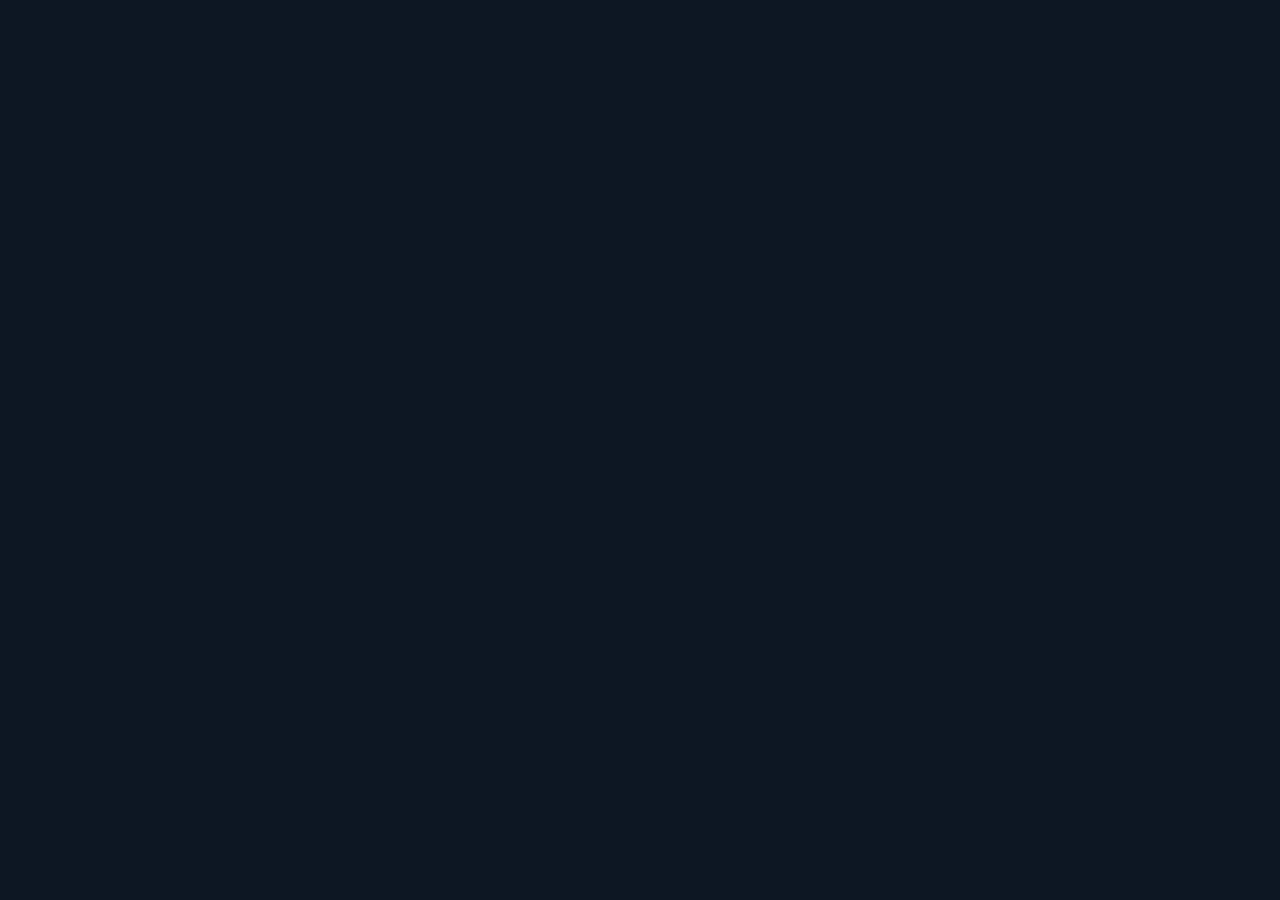
==== index.html @ 023ad9a9 "Activacion automatica de Pro al pagar (Apps Script + Firestore REST, sin Blaze) - backend/wompi-webh" ====
<!DOCTYPE html>
<html lang="es">
<head>
<meta charset="UTF-8">
<meta name="viewport" content="width=device-width, initial-scale=1, maximum-scale=1, user-scalable=no">
<title>Lote Scout · CRM de vallas y lotes</title>
<link rel="stylesheet" href="https://unpkg.com/leaflet@1.9.4/dist/leaflet.css"
      integrity="sha256-p4NxAoJBhIIN+hmNHrzRCf9tD/miZyoHS5obTRR9BMY=" crossorigin="">
<style>
  :root{--bg:#0f1720;--panel:#16212e;--panel2:#1d2b3a;--border:#2a3a4d;--text:#e7eef6;--muted:#93a4b8;
        --accent:#2f9e6e;--accent2:#3aa0ff;--wa:#25d366;--danger:#e5534b;--warn:#e0a83b;--r:12px}
  *{box-sizing:border-box}
  html,body{margin:0;height:100%;font-family:system-ui,-apple-system,"Segoe UI",Roboto,sans-serif;background:var(--bg);color:var(--text)}
  button{font-family:inherit;cursor:pointer}
  input,textarea,select{font-family:inherit}
  a{color:var(--accent2)}
  .hidden{display:none!important}
  .spin{width:15px;height:15px;border:2px solid rgba(255,255,255,.25);border-top-color:#fff;border-radius:50%;animation:sp .7s linear infinite;display:inline-block;vertical-align:middle}
  @keyframes sp{to{transform:rotate(360deg)}}
  .btn{border:1px solid var(--border);background:var(--panel2);color:var(--text);padding:11px 14px;border-radius:10px;font-size:14px;font-weight:600;display:inline-flex;align-items:center;justify-content:center;gap:8px;transition:.15s}
  .btn:hover{border-color:var(--accent2)}
  .btn.primary{background:var(--accent);border-color:transparent;color:#fff}
  .btn.wa{background:var(--wa);border-color:transparent;color:#04361b}
  .btn.call{background:var(--accent2);border-color:transparent;color:#04243d}
  .btn.danger{background:transparent;border-color:var(--danger);color:var(--danger)}
  .btn.ghost{background:transparent}
  .btn.sm{padding:7px 10px;font-size:12.5px;border-radius:8px}
  .btn:disabled{opacity:.5;cursor:not-allowed}
  .field{margin-bottom:12px}
  .field label{display:block;font-size:11.5px;text-transform:uppercase;letter-spacing:.4px;color:var(--muted);margin-bottom:5px}
  .field input,.field textarea,.field select{width:100%;background:var(--bg);border:1px solid var(--border);color:var(--text);padding:11px 12px;border-radius:10px;font-size:15px}
  .field textarea{resize:vertical;min-height:64px}
  .row{display:flex;gap:10px}.row>*{flex:1}
  /* AUTH */
  .auth{min-height:100vh;display:flex;align-items:center;justify-content:center;padding:20px}
  .auth .card{width:100%;max-width:400px;background:var(--panel);border:1px solid var(--border);border-radius:16px;padding:26px}
  .brand{display:flex;align-items:center;gap:10px;margin-bottom:6px}
  .brand .logo{width:38px;height:38px;border-radius:11px;background:linear-gradient(135deg,var(--accent),var(--accent2));display:flex;align-items:center;justify-content:center;font-size:20px}
  .brand h1{font-size:19px;margin:0}
  .auth .sub{color:var(--muted);font-size:13px;margin:2px 0 20px}
  .tabs{display:flex;background:var(--bg);border:1px solid var(--border);border-radius:10px;padding:4px;margin-bottom:16px}
  .tabs button{flex:1;background:transparent;border:0;color:var(--muted);padding:9px;border-radius:7px;font-weight:600;font-size:14px}
  .tabs button.on{background:var(--panel2);color:var(--text)}
  .err{color:var(--danger);font-size:13px;margin-top:8px;min-height:18px}
  .demo-banner{background:var(--warn);color:#3a2c05;font-size:12px;text-align:center;padding:6px 10px;font-weight:600}
  /* APP */
  .topbar{position:sticky;top:0;z-index:500;display:flex;align-items:center;gap:10px;padding:10px 14px;background:var(--panel);border-bottom:1px solid var(--border)}
  .topbar .logo{width:30px;height:30px;border-radius:9px;background:linear-gradient(135deg,var(--accent),var(--accent2));display:flex;align-items:center;justify-content:center;font-size:16px}
  .topbar h1{font-size:15px;margin:0;font-weight:650}
  .topbar .sp{flex:1}
  .citychip{font-size:12.5px;color:var(--muted);background:var(--bg);border:1px solid var(--border);padding:5px 10px;border-radius:20px;display:flex;align-items:center;gap:6px}
  .iconbtn{width:36px;height:36px;border-radius:10px;background:var(--panel2);border:1px solid var(--border);color:var(--text);display:flex;align-items:center;justify-content:center;font-size:16px}
  .wrap{max-width:1100px;margin:0 auto;padding:14px}
  #map{height:46vh;min-height:300px;width:100%;border-radius:14px;overflow:hidden;background:#0a0f15;border:1px solid var(--border)}
  .leaflet-container{background:#0a0f15}
  .upload-cta{margin:14px 0}
  .big-upload{width:100%;border:2px dashed var(--border);border-radius:14px;padding:18px;background:var(--panel);color:var(--muted);display:flex;align-items:center;justify-content:center;gap:10px;font-weight:600;font-size:15px}
  .big-upload:hover{border-color:var(--accent);color:var(--text)}
  .big-upload b{color:var(--text)}
  .section-t{font-size:13px;color:var(--muted);text-transform:uppercase;letter-spacing:.5px;margin:16px 4px 8px}
  .cards{display:grid;grid-template-columns:repeat(auto-fill,minmax(150px,1fr));gap:12px}
  .lotcard{background:var(--panel);border:1px solid var(--border);border-radius:14px;overflow:hidden;cursor:pointer;transition:.12s}
  .lotcard:hover{border-color:var(--accent)}
  .lotcard .ph{width:100%;aspect-ratio:4/3;object-fit:cover;background:#0a0f15;display:block}
  .lotcard .ph.empty{display:flex;align-items:center;justify-content:center;font-size:30px;color:var(--muted)}
  .lotcard .body{padding:9px 11px}
  .lotcard .t{font-size:13.5px;font-weight:600;white-space:nowrap;overflow:hidden;text-overflow:ellipsis}
  .lotcard .s{font-size:12px;color:var(--muted);margin-top:2px;white-space:nowrap;overflow:hidden;text-overflow:ellipsis}
  .lotcard .chips{display:flex;gap:5px;margin-top:6px;flex-wrap:wrap}
  .chip{font-size:10.5px;padding:2px 7px;border-radius:20px;background:var(--bg);border:1px solid var(--border);color:var(--muted)}
  .empty-note{color:var(--muted);text-align:center;padding:30px;font-size:14px;line-height:1.5}
  /* MODAL / detail */
  .modal{position:fixed;inset:0;z-index:1000;background:rgba(6,10,15,.72);display:flex;align-items:flex-end;justify-content:center}
  @media(min-width:720px){.modal{align-items:center}}
  .sheet{background:var(--panel);width:100%;max-width:560px;max-height:94vh;overflow-y:auto;border-radius:18px 18px 0 0;border:1px solid var(--border)}
  @media(min-width:720px){.sheet{border-radius:18px}}
  .sheet .hd{position:sticky;top:0;background:var(--panel);display:flex;align-items:center;gap:10px;padding:13px 16px;border-bottom:1px solid var(--border);z-index:2}
  .sheet .hd h2{font-size:16px;margin:0;flex:1}
  .sheet .bd{padding:16px}
  .photo-big{width:100%;border-radius:12px;max-height:300px;object-fit:contain;background:#0a0f15;display:block;margin-bottom:12px}
  .callrow{display:flex;gap:8px;margin-bottom:12px}
  .callrow .btn{flex:1}
  .toast{position:fixed;bottom:20px;left:50%;transform:translateX(-50%);background:var(--panel2);border:1px solid var(--accent);color:var(--text);padding:11px 18px;border-radius:10px;font-size:13.5px;box-shadow:0 8px 30px rgba(0,0,0,.5);z-index:3000;opacity:0;transition:.25s;pointer-events:none;max-width:90vw;text-align:center}
  .toast.show{opacity:1}
  .hint{font-size:12px;color:var(--muted);line-height:1.4;margin-top:4px}
  .leaflet-popup-content-wrapper,.leaflet-popup-tip{background:var(--panel2);color:var(--text)}
  .an-item{display:flex;justify-content:space-between;align-items:center;gap:10px;font-size:13.5px;padding:9px 8px;border-bottom:1px solid var(--border);cursor:pointer;border-radius:8px}
  .an-item:hover,.an-item:active{background:var(--panel2)}
  .an-item .d{color:var(--muted);font-weight:700;white-space:nowrap;display:flex;align-items:center;gap:6px}
  .an-item .d::after{content:'›';font-size:18px;color:var(--accent2)}
  .backchip{position:fixed;top:64px;left:50%;transform:translateX(-50%);z-index:1500;background:var(--accent);color:#fff;border:0;padding:10px 18px;border-radius:22px;font-weight:650;font-size:13.5px;box-shadow:0 6px 22px rgba(0,0,0,.55)}
  .rentbtns{display:flex;gap:8px;flex-wrap:wrap}
  .rentbtns .btn{flex:1;min-width:96px}
</style>
</head>
<body>

<!-- ================= AUTH ================= -->
<div id="authView" class="auth hidden">
  <div class="card">
    <div class="brand"><div class="logo">🏙️</div><h1>Lote Scout</h1></div>
    <div class="sub">Captura vallas de venta/renta, ubícalas en el mapa y gestiona tus leads.</div>
    <div class="tabs"><button id="tabLogin" class="on">Ingresar</button><button id="tabSignup">Crear cuenta</button></div>
    <div class="field"><label>Correo</label><input id="aEmail" type="email" autocomplete="email" placeholder="tucorreo@ejemplo.com"></div>
    <div class="field"><label>Contraseña</label><input id="aPass" type="password" autocomplete="current-password" placeholder="••••••••"></div>
    <button id="aSubmit" class="btn primary" style="width:100%">Ingresar</button>
    <button id="aGoogle" class="btn" style="width:100%;margin-top:10px">Continuar con Google</button>
    <div class="err" id="aErr"></div>
  </div>
</div>

<!-- ================= APP ================= -->
<div id="appView" class="hidden">
  <div class="demo-banner hidden" id="demoBanner">Modo demo local — configura Firebase (README) para cuentas reales en la nube</div>
  <div class="topbar">
    <div class="logo">🏙️</div><h1>Lote Scout</h1>
    <div class="sp"></div>
    <div class="citychip" id="cityChip">📍 —</div>
    <button class="iconbtn" id="btnSettings" title="Ajustes">⚙️</button>
  </div>
  <div class="wrap">
    <div id="map"></div>
    <div class="upload-cta">
      <button class="big-upload" id="btnUpload">📷 <b>Subir fotos</b> del carrete (vallas de venta/renta)</button>
      <input type="file" id="fileInput" accept="image/*" multiple class="hidden">
    </div>
    <div class="section-t" id="listTitle">Mis lotes</div>
    <div class="cards" id="cards"></div>
    <div class="empty-note hidden" id="emptyNote">Aún no tienes fotos. Toca <b>Subir fotos</b> para empezar.</div>
  </div>
</div>

<!-- ================= DETAIL ================= -->
<div id="detailModal" class="modal hidden">
  <div class="sheet">
    <div class="hd"><h2 id="dTitle">Lote</h2><button class="iconbtn" id="dClose">✕</button></div>
    <div class="bd">
      <div id="dPhotoWrap"></div>
      <div class="callrow" id="dCallRow"></div>
      <button class="btn" id="dAnalyze" style="width:100%;margin-bottom:12px">🔍 Analizar zona (equipamientos a 5 km)</button>
      <div class="field"><label>💰 Rentabilidad y comparables (por ubicación)</label>
        <div class="rentbtns">
          <button class="btn sm" id="rAirbnb">Airbnb</button>
          <button class="btn sm" id="rBooking">Booking</button>
          <button class="btn sm" id="rFinca">Finca Raíz</button>
          <button class="btn sm" id="rMetro">Metro Cuadrado</button>
        </div>
        <div class="hint">Abren el portal filtrado por la ubicación del lote para comparar precios/rentas. No es una API en vivo (esos servicios son cerrados/de pago).</div>
      </div>
      <div class="field"><label>Teléfono de la valla</label>
        <div class="row" style="gap:8px">
          <input id="dPhone" inputmode="tel" placeholder="Ej: 300 123 4567" style="flex:2">
          <button class="btn sm" id="dDetect" style="flex:1;white-space:nowrap">🤖 Detectar (IA)</button>
        </div>
        <div class="hint" id="dPhoneHint"></div>
      </div>
      <div class="field"><label>Dirección / referencia</label><input id="dDir" placeholder="Dirección o punto de referencia"></div>
      <div class="row">
        <div class="field"><label>Precio de la propiedad</label><input id="dPrecio" inputmode="numeric" placeholder="$"></div>
        <div class="field"><label>Operación</label><select id="dOper"><option>Venta</option><option>Renta</option></select></div>
      </div>
      <div class="field"><label>¿Por qué vende?</label><textarea id="dPorque" placeholder="Motivo de venta, urgencia, notas del dueño…"></textarea></div>
      <div class="field"><label>Agendar visita</label>
        <input id="dVisita" type="datetime-local">
        <button class="btn sm ghost" id="dGcal" style="margin-top:8px">🗓️ Añadir a Google Calendar</button>
      </div>
      <div class="field"><label>Coordenadas</label>
        <div class="row"><input id="dLat" placeholder="lat"><input id="dLon" placeholder="lon"></div>
        <div class="hint">Si la foto no traía GPS, toca el mapa para ubicarla.</div>
      </div>
      <div class="row" style="margin-top:6px">
        <button class="btn primary" id="dSave" style="flex:2">💾 Guardar</button>
        <button class="btn danger" id="dDelete" style="flex:1">🗑️</button>
      </div>
    </div>
  </div>
</div>

<!-- ================= SETTINGS ================= -->
<div id="settingsModal" class="modal hidden">
  <div class="sheet" style="max-width:420px">
    <div class="hd"><h2>Ajustes</h2><button class="iconbtn" id="sClose">✕</button></div>
    <div class="bd">
      <div class="field"><label>Ciudad</label><select id="sCity"></select>
        <div class="hint">Define el centro del mapa. Al extender la app, cada ciudad cargará su propia normativa.</div>
      </div>
      <div class="field"><label>Cuenta</label><input id="sEmail" disabled></div>
      <div class="field"><label>Plan</label>
        <div style="display:flex;gap:8px;align-items:center">
          <span id="sPlan" style="font-weight:700">Gratis</span>
          <button class="btn sm" id="sUpgrade" style="flex:none;margin-left:auto">⭐ Pasar a Pro</button>
        </div>
      </div>
      <details style="margin-bottom:12px"><summary class="hint" style="cursor:pointer">Configuración avanzada (admin)</summary>
        <div class="hint" style="margin:8px 0 10px">Solo para pruebas en <b>este</b> navegador. La configuración que ven todos los usuarios va en el archivo <code>app-config.js</code> del repositorio.</div>
        <div class="field"><label>Enlace de pago (Pro)</label><input id="sPayUrl" placeholder="https://checkout.wompi.co/l/…"></div>
        <div class="field"><label>Backend de informes por correo (Apps Script /exec)</label><input id="sReportUrl" placeholder="https://script.google.com/…/exec"></div>
      </details>
      <button class="btn primary" id="sSave" style="width:100%">Guardar ajustes</button>
      <button class="btn ghost" id="sLogout" style="width:100%;margin-top:10px">Cerrar sesión</button>
    </div>
  </div>
</div>

<!-- ================= ANALYSIS ================= -->
<div id="analysisModal" class="modal hidden">
  <div class="sheet">
    <div class="hd"><h2 id="anTitle">Análisis de la zona</h2><button class="iconbtn" id="anClose">✕</button></div>
    <div class="bd" id="anBody"></div>
  </div>
</div>

<!-- ================= UPGRADE (Pro) ================= -->
<div id="upgradeModal" class="modal hidden">
  <div class="sheet" style="max-width:440px">
    <div class="hd"><h2>⭐ Actualiza a Pro</h2><button class="iconbtn" id="upClose">✕</button></div>
    <div class="bd">
      <p class="hint" id="upWhy" style="margin-top:0"></p>
      <div style="background:var(--panel2);border:1px solid var(--accent);border-radius:12px;padding:14px;margin:10px 0">
        <div style="font-weight:700;margin-bottom:8px">El plan Pro incluye:</div>
        <div style="font-size:13.5px;line-height:1.9">
          🔍 Análisis de la zona (equipamientos a 5 km)<br>
          🗺️ Ver cada punto en el mapa junto a tu foto<br>
          💰 Comparar precios/rentas por ubicación (Airbnb · Booking · Finca Raíz · Metro Cuadrado)<br>
          📄 Descargar y enviar el informe editable (.doc)
        </div>
      </div>
      <div style="font-weight:700;font-size:12px;color:var(--muted);text-transform:uppercase;letter-spacing:.4px;margin-bottom:4px">Gratis para siempre</div>
      <div style="font-size:13.5px;line-height:1.8;margin-bottom:14px">📷 Subir fotos · 🗺️ Verlas en el mapa · 💬 CRM + WhatsApp con los datos del dueño</div>
      <button class="btn primary" id="upPay" style="width:100%">Pasar a Pro</button>
      <div class="hint" id="upNote" style="margin-top:8px"></div>
    </div>
  </div>
</div>

<button class="backchip hidden" id="backToAnalysis">← Volver al análisis</button>
<div class="toast" id="toast"></div>

<script src="https://unpkg.com/leaflet@1.9.4/dist/leaflet.js"
        integrity="sha256-20nQCchB9co0qIjJZRGuk2/Z9VM+kNiyxNV1lvTlZBo=" crossorigin=""></script>
<script src="https://cdn.jsdelivr.net/npm/exifr@7.1.3/dist/full.umd.js"></script>
<script src="firebase-config.js"></script>
<script src="app-config.js"></script>
<script type="module">
/* ===================== Ciudades (config base, ampliable) ===================== */
const CITIES={
  'Cali':{c:[3.4516,-76.5320],z:12},
  'Barranquilla':{c:[10.9685,-74.7813],z:12},
  'Bogotá':{c:[4.7110,-74.0721],z:11},
  'Medellín':{c:[6.2442,-75.5812],z:12},
  'Cartagena':{c:[10.3910,-75.4794],z:12},
  'Bucaramanga':{c:[7.1193,-73.1227],z:12},
  'Santa Marta':{c:[11.2408,-74.1990],z:12},
};
const DEFAULT_CITY='Cali';

/* ===================== Utilidades ===================== */
const $=id=>document.getElementById(id);
function toast(m){const t=$('toast');t.textContent=m;t.classList.add('show');clearTimeout(t._t);t._t=setTimeout(()=>t.classList.remove('show'),2800);}
function uid(){return 'l'+Date.now().toString(36)+Math.random().toString(36).slice(2,7);}
function esc(s){return (s||'').replace(/[&<>"]/g,c=>({'&':'&amp;','<':'&lt;','>':'&gt;','"':'&quot;'}[c]));}
function normPhone(raw){if(!raw)return null;let d=(''+raw).replace(/[^\d]/g,'');if(!d)return null;
  if(d.length===10&&d[0]==='3')d='57'+d;else if(d.length===7||d.length===8)d='572'+d;return d;}
function fileToDataURL(f){return new Promise(res=>{const r=new FileReader();r.onload=()=>res(r.result);r.readAsDataURL(f);});}
// Comprime la foto (redimensiona + JPEG) para guardarla liviana en Firestore/IndexedDB (sin Storage de pago)
function compressImage(file,maxDim=1100,quality=0.62){
  return new Promise((res)=>{
    const url=URL.createObjectURL(file);const img=new Image();
    img.onload=()=>{let w=img.width,h=img.height;
      if(Math.max(w,h)>maxDim){const s=maxDim/Math.max(w,h);w=Math.round(w*s);h=Math.round(h*s);}
      const cv=document.createElement('canvas');cv.width=w;cv.height=h;
      cv.getContext('2d').drawImage(img,0,0,w,h);URL.revokeObjectURL(url);
      res(cv.toDataURL('image/jpeg',quality));};
    img.onerror=()=>{URL.revokeObjectURL(url);res(null);};
    img.src=url;});
}
function localDT(d){d=d||new Date();const p=n=>(''+n).padStart(2,'0');return `${d.getFullYear()}-${p(d.getMonth()+1)}-${p(d.getDate())}T${p(d.getHours())}:${p(d.getMinutes())}`;}

/* ===================== Backend abstracto (Firebase | Local) ===================== */
const cfg=window.firebaseConfig||{};
const USE_FB=!!(cfg.apiKey&&!/PEGA_AQUI/.test(cfg.apiKey));
let Backend;

/* ---------- Local (demo) ---------- */
function LocalBackend(){
  const LS=window.localStorage;
  const users=()=>JSON.parse(LS.getItem('ls_users')||'{}');
  const saveUsers=u=>LS.setItem('ls_users',JSON.stringify(u));
  let authCb=null,cur=null;
  function db(){return new Promise((res,rej)=>{const r=indexedDB.open('lotescout',1);
    r.onupgradeneeded=e=>{const d=e.target.result;if(!d.objectStoreNames.contains('lots'))d.createObjectStore('lots',{keyPath:'id'});};
    r.onsuccess=e=>res(e.target.result);r.onerror=e=>rej(e.target.error);});}
  async function all(){const d=await db();return new Promise((res,rej)=>{const t=d.transaction('lots').objectStore('lots').getAll();t.onsuccess=()=>res(t.result||[]);t.onerror=()=>rej(t.error);});}
  async function put(o){const d=await db();return new Promise((res,rej)=>{const t=d.transaction('lots','readwrite').objectStore('lots').put(o);t.onsuccess=()=>res();t.onerror=()=>rej(t.error);});}
  async function del(id){const d=await db();return new Promise((res,rej)=>{const t=d.transaction('lots','readwrite').objectStore('lots').delete(id);t.onsuccess=()=>res();t.onerror=()=>rej(t.error);});}
  function emit(){authCb&&authCb(cur?{uid:cur,email:cur}:null);}
  return {
    demo:true,
    onAuth(cb){authCb=cb;const s=LS.getItem('ls_session');cur=s||null;setTimeout(emit,0);},
    async signup(email,pass){const u=users();if(u[email])throw new Error('Ese correo ya está registrado.');u[email]={pass};saveUsers(u);cur=email;LS.setItem('ls_session',email);emit();},
    async login(email,pass){const u=users();if(!u[email]||u[email].pass!==pass)throw new Error('Correo o contraseña incorrectos.');cur=email;LS.setItem('ls_session',email);emit();},
    async google(){throw new Error('Google solo disponible con Firebase. Usa correo y contraseña en modo demo.');},
    async logout(){cur=null;LS.removeItem('ls_session');emit();},
    async getProfile(){return JSON.parse(LS.getItem('ls_profile_'+cur)||'{}');},
    async setProfile(p){const cur0=await this.getProfile();LS.setItem('ls_profile_'+cur,JSON.stringify({...cur0,...p}));},
    async listLots(){return (await all()).filter(l=>l.uid===cur).sort((a,b)=>b.createdAt-a.createdAt);},
    async uploadPhoto(file){return await compressImage(file);},
    async createLot(fields,file){const id=uid();let photoURL=null;if(file)photoURL=await compressImage(file);
      const lot={id,uid:cur,createdAt:Date.now(),photoURL,...fields};await put(lot);return lot;},
    async updateLot(id,fields){const d=await db();const cur0=await new Promise((res)=>{const t=d.transaction('lots').objectStore('lots').get(id);t.onsuccess=()=>res(t.result);});
      const merged={...cur0,...fields};await put(merged);return merged;},
    async deleteLot(id){await del(id);}
  };
}

/* ---------- Firebase ---------- */
async function FirebaseBackend(){
  const {initializeApp}=await import('https://www.gstatic.com/firebasejs/10.12.0/firebase-app.js');
  const A=await import('https://www.gstatic.com/firebasejs/10.12.0/firebase-auth.js');
  const F=await import('https://www.gstatic.com/firebasejs/10.12.0/firebase-firestore.js');
  const app=initializeApp(cfg);const auth=A.getAuth(app);const db=F.getFirestore(app);
  let U=null;
  return {
    demo:false,
    onAuth(cb){A.onAuthStateChanged(auth,u=>{U=u;cb(u?{uid:u.uid,email:u.email}:null);});},
    async signup(email,pass){await A.createUserWithEmailAndPassword(auth,email,pass);},
    async login(email,pass){await A.signInWithEmailAndPassword(auth,email,pass);},
    async google(){await A.signInWithPopup(auth,new A.GoogleAuthProvider());},
    async logout(){await A.signOut(auth);},
    async getProfile(){const s=await F.getDoc(F.doc(db,'users',U.uid));return s.exists()?s.data():{};},
    async setProfile(p){await F.setDoc(F.doc(db,'users',U.uid),p,{merge:true});},
    async listLots(){const q=F.query(F.collection(db,'users',U.uid,'lots'),F.orderBy('createdAt','desc'));
      const s=await F.getDocs(q);return s.docs.map(d=>({id:d.id,...d.data()}));},
    async createLot(fields,file){
      let photoURL=null; if(file)photoURL=await compressImage(file);   // foto comprimida en Firestore (sin Storage)
      const ref=await F.addDoc(F.collection(db,'users',U.uid,'lots'),{createdAt:Date.now(),photoURL,...fields});
      return {id:ref.id,createdAt:Date.now(),photoURL,...fields};
    },
    async updateLot(id,fields){await F.updateDoc(F.doc(db,'users',U.uid,'lots',id),fields);return {id,...fields};},
    async deleteLot(id){await F.deleteDoc(F.doc(db,'users',U.uid,'lots',id));}
  };
}

/* ===================== Estado & UI ===================== */
let map,markers,analysisLayer,focusLayer,me=null,profile={},lots=[],current=null,authMode='login';

function initMap(){
  map=L.map('map',{zoomControl:true}).setView(CITIES[DEFAULT_CITY].c,CITIES[DEFAULT_CITY].z);
  L.tileLayer('https://{s}.tile.openstreetmap.org/{z}/{x}/{y}.png',{maxZoom:20,attribution:'© OpenStreetMap'}).addTo(map);
  markers=L.layerGroup().addTo(map);
  analysisLayer=L.layerGroup().addTo(map);
  focusLayer=L.layerGroup().addTo(map);
  map.on('click',e=>{ if(current && !$('detailModal').classList.contains('hidden')){
    $('dLat').value=e.latlng.lat.toFixed(7);$('dLon').value=e.latlng.lng.toFixed(7);
    toast('Coordenada fijada — recuerda Guardar');
  }});
}
function cityView(){const c=CITIES[profile.city||DEFAULT_CITY]||CITIES[DEFAULT_CITY];return c;}
function renderMap(){
  markers.clearLayers();
  lots.forEach(l=>{ if(l.coords&&l.coords.lat!=null){
    const m=L.marker([l.coords.lat,l.coords.lon]).addTo(markers);
    m.on('click',()=>openDetail(l.id));
    m.bindTooltip(l.dir||l.phone||'Lote');
  }});
}
function renderList(){
  $('cityChip').textContent='📍 '+(profile.city||DEFAULT_CITY);
  const box=$('cards');
  if(!lots.length){box.innerHTML='';$('emptyNote').classList.remove('hidden');$('listTitle').textContent='Mis lotes';return;}
  $('emptyNote').classList.add('hidden');
  $('listTitle').textContent=`Mis lotes (${lots.length})`;
  box.innerHTML=lots.map(l=>{
    const t=l.dir||(l.phone?('📞 '+l.phone):'Sin dirección');
    const s=l.precio?('$ '+l.precio):(l.coords?`${(+l.coords.lat).toFixed(4)}, ${(+l.coords.lon).toFixed(4)}`:'sin ubicación');
    return `<div class="lotcard" data-id="${l.id}">
      ${l.photoURL?`<img class="ph" src="${l.photoURL}">`:'<div class="ph empty">🏠</div>'}
      <div class="body"><div class="t">${esc(t)}</div><div class="s">${esc(s)}</div>
        <div class="chips">${l.oper?`<span class="chip">${esc(l.oper)}</span>`:''}${l.visita?'<span class="chip">🗓️ visita</span>':''}${l.phone?'<span class="chip">📞</span>':''}</div>
      </div></div>`;
  }).join('');
  box.querySelectorAll('.lotcard').forEach(c=>c.onclick=()=>openDetail(c.dataset.id));
}

/* ---------- Subida de fotos ---------- */
async function handleFiles(files){
  if(!files||!files.length)return;
  toast(`Procesando ${files.length} foto(s)…`);
  let firstId=null;
  for(const f of files){
    let coords=null;
    try{const g=await exifr.gps(f);if(g&&g.latitude)coords={lat:+g.latitude.toFixed(7),lon:+g.longitude.toFixed(7),source:'exif'};}catch(e){}
    if(!coords){const c=cityView();coords={lat:c.c[0],lon:c.c[1],source:'city'};}
    const lot=await Backend.createLot({coords,oper:'Venta',dir:'',phone:'',precio:'',porque:'',visita:'',notas:''},f);
    if(!firstId)firstId=lot.id;
  }
  await reload();
  if(files.length===1&&firstId){openDetail(firstId);toast('Foto subida. Detecta el teléfono con IA 🤖');}
  else toast(`${files.length} fotos subidas ✓`);
}

/* ---------- Detalle ---------- */
function openDetail(id){
  current=lots.find(l=>l.id===id);if(!current)return;
  $('dTitle').textContent=current.dir||'Lote';
  $('dPhotoWrap').innerHTML=current.photoURL?`<img class="photo-big" src="${current.photoURL}">`:'';
  $('dPhone').value=current.phone||'';
  $('dDir').value=current.dir||'';
  $('dPrecio').value=current.precio||'';
  $('dOper').value=current.oper||'Venta';
  $('dPorque').value=current.porque||'';
  $('dVisita').value=current.visita||'';
  $('dLat').value=current.coords?current.coords.lat:'';
  $('dLon').value=current.coords?current.coords.lon:'';
  renderCallRow();updatePhoneHint();
  $('detailModal').classList.remove('hidden');
  if(current.coords&&current.coords.lat!=null)map.setView([current.coords.lat,current.coords.lon],17);
}
function closeDetail(){$('detailModal').classList.add('hidden');current=null;
  if(analysisLayer)analysisLayer.clearLayers();if(focusLayer)focusLayer.clearLayers();$('backToAnalysis').classList.add('hidden');}
function renderCallRow(){
  const d=normPhone($('dPhone').value);const row=$('dCallRow');
  if(!d){row.innerHTML='';return;}
  row.innerHTML=`<a class="btn call" href="tel:+${d}">📞 Llamar</a>
    <a class="btn wa" href="https://wa.me/${d}" target="_blank">💬 WhatsApp</a>`;
}
function updatePhoneHint(){const d=normPhone($('dPhone').value);$('dPhoneHint').textContent=d?('Se llamará a +'+d):'';}
async function detectPhone(){
  if(!current||!current.photoURL){toast('Esta foto no está disponible para IA');return;}
  const btn=$('dDetect');const old=btn.innerHTML;btn.innerHTML='<span class="spin"></span>';btn.disabled=true;
  try{
    if(!window.Tesseract){await new Promise((res,rej)=>{const s=document.createElement('script');s.src='https://cdn.jsdelivr.net/npm/tesseract.js@5/dist/tesseract.min.js';s.onload=res;s.onerror=rej;document.head.appendChild(s);});}
    const {data}=await Tesseract.recognize(current.photoURL,'eng',{tessedit_char_whitelist:'0123456789 +()-'});
    const txt=(data.text||'').replace(/[^\d+]/g,' ');
    // buscar patrones de celular colombiano (10 dígitos que empiezan en 3) o secuencias largas
    const cands=(txt.match(/\d[\d ]{6,13}\d/g)||[]).map(s=>s.replace(/\D/g,'')).filter(s=>s.length>=7);
    const cel=cands.find(s=>/^3\d{9}$/.test(s))||cands.sort((a,b)=>b.length-a.length)[0];
    if(cel){$('dPhone').value=cel;renderCallRow();updatePhoneHint();toast('Teléfono detectado: '+cel);}
    else toast('No se detectó un teléfono claro. Escríbelo a mano.');
  }catch(e){console.error(e);toast('IA no disponible (revisa tu conexión).');}
  finally{btn.innerHTML=old;btn.disabled=false;}
}
function gcalLink(){
  if(!current)return null;const v=$('dVisita').value;if(!v)return null;
  const start=new Date(v);if(isNaN(start))return null;const end=new Date(start.getTime()+3600000);
  const fmt=d=>d.toISOString().replace(/[-:]/g,'').replace(/\.\d{3}Z$/,'Z');
  const text=encodeURIComponent('Visita lote'+($('dDir').value?(' - '+$('dDir').value):''));
  const det=encodeURIComponent(`Precio: ${$('dPrecio').value||'—'}\nTel: ${$('dPhone').value||'—'}\nPor qué vende: ${$('dPorque').value||'—'}`);
  return `https://calendar.google.com/calendar/render?action=TEMPLATE&text=${text}&dates=${fmt(start)}/${fmt(end)}&details=${det}`;
}
async function saveDetail(){
  if(!current)return;
  const lat=parseFloat($('dLat').value),lon=parseFloat($('dLon').value);
  const fields={phone:$('dPhone').value.trim(),dir:$('dDir').value.trim(),precio:$('dPrecio').value.trim(),
    oper:$('dOper').value,porque:$('dPorque').value.trim(),visita:$('dVisita').value,
    coords:(!isNaN(lat)&&!isNaN(lon))?{lat,lon,source:current.coords&&current.coords.source||'manual'}:current.coords};
  await Backend.updateLot(current.id,fields);
  await reload();closeDetail();toast('Guardado ✓');
}
async function deleteDetail(){
  if(!current)return;if(!confirm('¿Eliminar esta foto y su información?'))return;
  await Backend.deleteLot(current.id);await reload();closeDetail();toast('Eliminado');
}

/* ---------- Ajustes ---------- */
function openSettings(){
  const sel=$('sCity');sel.innerHTML=Object.keys(CITIES).map(c=>`<option ${c===(profile.city||DEFAULT_CITY)?'selected':''}>${c}</option>`).join('');
  $('sEmail').value=me?me.email:'';
  $('sPlan').textContent=isPro()?'⭐ Pro':'Gratis';
  $('sUpgrade').style.display=isPro()?'none':'';
  $('sPayUrl').value=payUrl();
  $('sReportUrl').value=reportEndpoint();
  $('settingsModal').classList.remove('hidden');
}
async function saveSettings(){
  profile.city=$('sCity').value;
  localStorage.setItem('ls_pay_url',$('sPayUrl').value.trim());
  localStorage.setItem('ls_report_endpoint',$('sReportUrl').value.trim());
  await Backend.setProfile({city:profile.city});
  const c=cityView();map.setView(c.c,c.z);
  renderList();$('settingsModal').classList.add('hidden');toast('Ciudad: '+profile.city);
}

/* ---------- Carga ---------- */
async function reload(){lots=await Backend.listLots();renderList();renderMap();}
async function enterApp(){
  profile=await Backend.getProfile();
  // Guarda ciudad y correo en el perfil. El correo es la llave con la que el webhook
  // de pago encuentra a este usuario para activarle el plan Pro.
  const patch={};
  if(!profile.city) patch.city=DEFAULT_CITY;
  if(me&&me.email&&profile.email!==me.email.toLowerCase()) patch.email=me.email.toLowerCase();
  if(Object.keys(patch).length){await Backend.setProfile(patch);Object.assign(profile,patch);}
  const c=cityView();map.setView(c.c,c.z);
  $('authView').classList.add('hidden');$('appView').classList.remove('hidden');
  setTimeout(()=>map.invalidateSize(),100);
  await reload();
}
function showAuth(){$('appView').classList.add('hidden');$('authView').classList.remove('hidden');}

/* ---------- Auth UI ---------- */
function setAuthMode(m){authMode=m;$('tabLogin').classList.toggle('on',m==='login');$('tabSignup').classList.toggle('on',m==='signup');
  $('aSubmit').textContent=m==='login'?'Ingresar':'Crear cuenta';$('aErr').textContent='';}
async function doAuth(){
  const email=$('aEmail').value.trim(),pass=$('aPass').value;
  if(!email||!pass){$('aErr').textContent='Escribe correo y contraseña.';return;}
  $('aErr').textContent='';const b=$('aSubmit');const old=b.textContent;b.innerHTML='<span class="spin"></span>';b.disabled=true;
  try{ if(authMode==='login')await Backend.login(email,pass); else await Backend.signup(email,pass); }
  catch(e){$('aErr').textContent=friendly(e);}
  finally{b.textContent=old;b.disabled=false;}
}
function friendly(e){const m=(e&&e.message||''+e);
  if(/invalid-credential|wrong-password|user-not-found/.test(m))return 'Correo o contraseña incorrectos.';
  if(/email-already-in-use/.test(m))return 'Ese correo ya está registrado. Ingresa.';
  if(/weak-password/.test(m))return 'La contraseña debe tener al menos 6 caracteres.';
  if(/invalid-email/.test(m))return 'Correo inválido.';
  return m.replace(/^Error:\s*/,'');}

/* ===================== Análisis de zona (OpenStreetMap / Overpass) ===================== */
const OVERPASS_MIRRORS=['https://overpass-api.de/api/interpreter','https://maps.mail.ru/osm/tools/overpass/api/interpreter','https://overpass.private.coffee/api/interpreter'];
function haversine(la1,lo1,la2,lo2){const R=6371000,r=x=>x*Math.PI/180;const dLa=r(la2-la1),dLo=r(lo2-lo1);
  const s=Math.sin(dLa/2)**2+Math.cos(r(la1))*Math.cos(r(la2))*Math.sin(dLo/2)**2;return 2*R*Math.asin(Math.sqrt(s));}
function fmtDist(m){return m<1000?Math.round(m)+' m':(m/1000).toFixed(2)+' km';}
function elCenter(e){if(e.type==='node')return{lat:e.lat,lon:e.lon};if(e.center)return{lat:e.center.lat,lon:e.center.lon};return null;}
function catOf(t){
  t=t||{};const a=t.amenity,s=t.shop,l=t.leisure;
  if(t.landuse==='construction'||t.building==='construction') return {key:'construccion',cat:'Proyectos / construcción',icon:'🏗️',color:'#e0a83b'};
  if(['school','kindergarten','college','university'].includes(a)) return {key:'educacion',cat:'Educación',icon:'🎓',color:'#3aa0ff'};
  if(['hospital','clinic','pharmacy','doctors'].includes(a)) return {key:'salud',cat:'Salud',icon:'🏥',color:'#e5534b'};
  if(['supermarket','mall','convenience','department_store'].includes(s)||a==='marketplace') return {key:'comercio',cat:'Comercio',icon:'🛒',color:'#2f9e6e'};
  if(['library','theatre','arts_centre'].includes(a)||t.tourism==='museum') return {key:'cultura',cat:'Cultura',icon:'🎭',color:'#c79ff0'};
  if(['park','playground','sports_centre','stadium','pitch'].includes(l)) return {key:'recreacion',cat:'Recreación',icon:'🌳',color:'#5ee0a0'};
  if(a==='bus_station'||t.public_transport==='station'||t.railway==='station') return {key:'transporte',cat:'Transporte',icon:'🚉',color:'#7cc3ff'};
  return null;
}
async function overpass(q){
  let lastErr;
  for(const url of OVERPASS_MIRRORS){
    try{
      const ac=new AbortController();const to=setTimeout(()=>ac.abort(),30000);
      const r=await fetch(url,{method:'POST',body:'data='+encodeURIComponent(q),signal:ac.signal});
      clearTimeout(to);
      if(!r.ok){lastErr=new Error('HTTP '+r.status);continue;}
      const j=await r.json();return j.elements||[];
    }catch(e){lastErr=e;}
  }
  throw lastErr||new Error('overpass');
}
function poiQuery(lat,lon){return `[out:json][timeout:25];(
 nwr[amenity~"^(school|kindergarten|college|university|hospital|clinic|pharmacy|doctors|library|theatre|arts_centre|marketplace|bus_station)$"](around:5000,${lat},${lon});
 nwr[shop~"^(supermarket|mall|convenience|department_store)$"](around:5000,${lat},${lon});
 nwr[leisure~"^(park|playground|sports_centre|stadium|pitch)$"](around:5000,${lat},${lon});
 nwr[tourism=museum](around:5000,${lat},${lon});
 nwr[public_transport=station](around:5000,${lat},${lon});
 nwr[railway=station](around:5000,${lat},${lon});
 nwr[landuse=construction](around:5000,${lat},${lon});
 nwr[building=construction](around:5000,${lat},${lon});
);out center 400;`;}
function roadQuery(lat,lon){return `[out:json][timeout:25];
 (way[highway~"^(motorway|trunk|primary|secondary)$"](around:2500,${lat},${lon}););out geom 250;`;}
function nearestGeom(lat,lon,geom){let b={dist:Infinity,lat:null,lon:null};(geom||[]).forEach(p=>{const dd=haversine(lat,lon,p.lat,p.lon);if(dd<b.dist)b={dist:dd,lat:p.lat,lon:p.lon};});return b;}

function openAnalysis(html){$('anBody').innerHTML=html;$('analysisModal').classList.remove('hidden');}
async function analyzeZone(){
  if(!current||!current.coords||current.coords.lat==null){toast('Ubica el lote en el mapa primero');return;}
  if(!isPro()){showUpgrade('El análisis de la zona (equipamientos a 5 km) es una función Pro.');return;}
  const {lat,lon}=current.coords;
  const warn=current.coords.source==='city'?'<div style="background:#3a2c05;color:#e0a83b;font-size:12px;padding:8px 10px;border-radius:8px;margin-bottom:12px">⚠️ Esta foto no traía GPS: el análisis usa el centro de la ciudad. Ubícala en el mapa para mayor precisión.</div>':'';
  openAnalysis(warn+'<div style="text-align:center;padding:30px"><span class="spin"></span><br><br>Analizando 5 km a la redonda…<br><span class="hint">Consultando OpenStreetMap</span></div>');
  try{
    const [pois,roads]=await Promise.all([overpass(poiQuery(lat,lon)),overpass(roadQuery(lat,lon))]);
    const items=[];
    pois.forEach(e=>{const c=elCenter(e);const k=catOf(e.tags);if(!c||!k)return;
      items.push({name:(e.tags&&e.tags.name)||k.cat,key:k.key,cat:k.cat,icon:k.icon,color:k.color,lat:c.lat,lon:c.lon,dist:haversine(lat,lon,c.lat,c.lon)});});
    // vías: distancia mínima a la geometría; dedup por nombre quedándose con la más cercana
    const roadMap={};
    roads.forEach(w=>{const ng=nearestGeom(lat,lon,w.geometry);if(!isFinite(ng.dist))return;
      const nm=(w.tags&&(w.tags.name||w.tags.ref))||('Vía '+(w.tags&&w.tags.highway));
      const key=nm+'|'+(w.tags&&w.tags.highway);
      if(!roadMap[key]||ng.dist<roadMap[key].dist)roadMap[key]={name:nm,type:w.tags&&w.tags.highway,dist:ng.dist,lat:ng.lat,lon:ng.lon};});
    const roadItems=Object.values(roadMap).sort((a,b)=>a.dist-b.dist);
    lastAnalysis={items,roads:roadItems,lat,lon};
    renderAnalysis(warn,items,roadItems);
    plotAnalysis(items);
  }catch(e){console.error(e);openAnalysis(warn+'<div style="padding:20px;color:var(--warn)">No se pudo consultar OpenStreetMap ahora (servidor ocupado). Intenta de nuevo en un momento.</div>');}
}
const ROAD_LABEL={motorway:'Autopista',trunk:'Vía troncal',primary:'Vía principal',secondary:'Vía secundaria'};
function anRow(prefix,name,sub,dist,lat,lon,icon){
  return `<div class="an-item" data-lat="${lat}" data-lon="${lon}" data-name="${esc(name)}" data-dist="${Math.round(dist)}" data-icon="${icon||''}">
    <span>${prefix?prefix+' ':''}${esc(name)}${sub?` <span class="hint">${esc(sub)}</span>`:''}</span><span class="d">${fmtDist(dist)}</span></div>`;
}
function renderAnalysis(warn,items,roads){
  const byCat={};items.forEach(i=>{(byCat[i.key]=byCat[i.key]||{cat:i.cat,icon:i.icon,list:[]}).list.push(i);});
  const order=['educacion','salud','comercio','cultura','recreacion','transporte','construccion'];
  let html=warn;
  html+=`<div style="display:flex;gap:8px;margin-bottom:10px">
    <button class="btn sm primary" id="anReportDl" style="flex:1">📄 Descargar informe</button>
    <button class="btn sm" id="anReportMail" style="flex:1">✉️ Enviar por correo</button></div>`;
  html+=`<div class="hint" style="margin-bottom:10px">Radio de 5 km · datos de OpenStreetMap. <b>Toca cualquier lugar</b> para verlo en el mapa junto a tu foto.</div>`;
  html+=`<div style="font-weight:700;margin:4px 0 4px">🛣️ Vías principales</div>`;
  if(roads.length){
    html+=roads.slice(0,4).filter(r=>r.lat!=null).map(r=>anRow('🛣️',r.name,ROAD_LABEL[r.type]||r.type,r.dist,r.lat,r.lon,'🛣️')).join('');
  } else html+=`<div class="hint">No se hallaron vías principales cercanas.</div>`;
  order.forEach(k=>{const g=byCat[k];if(!g)return;
    const list=g.list.sort((a,b)=>a.dist-b.dist);
    html+=`<div style="font-weight:700;margin:16px 0 4px">${g.icon} ${g.cat} <span class="hint">(${list.length})</span></div>`;
    html+=list.slice(0,6).map(i=>anRow('',i.name,'',i.dist,i.lat,i.lon,g.icon)).join('');
    if(list.length>6)html+=`<div class="hint" style="margin-top:4px">… y ${list.length-6} más</div>`;
  });
  if(!items.length)html+=`<div class="hint" style="margin-top:12px">No se encontraron equipamientos en 5 km (¿zona rural o sin datos en OSM?).</div>`;
  $('anBody').innerHTML=html;
  $('anBody').querySelectorAll('.an-item').forEach(el=>el.onclick=()=>
    focusOnMap(+el.dataset.lat,+el.dataset.lon,el.dataset.name,+el.dataset.dist,el.dataset.icon));
  const dl=$('anReportDl');if(dl)dl.onclick=downloadReport;
  const ml=$('anReportMail');if(ml)ml.onclick=emailReport;
}
function focusOnMap(lat,lon,name,dist,icon){
  if(!current||!current.coords)return;
  $('analysisModal').classList.add('hidden');$('detailModal').classList.add('hidden');
  focusLayer.clearLayers();
  const lotLL=[current.coords.lat,current.coords.lon],poiLL=[lat,lon];
  L.polyline([lotLL,poiLL],{color:'#3aa0ff',weight:3,dashArray:'6 7'}).addTo(focusLayer);
  L.circleMarker(lotLL,{radius:8,color:'#fff',fillColor:'#2f9e6e',fillOpacity:1,weight:2}).addTo(focusLayer)
    .bindTooltip('📷 Tu foto',{permanent:true,direction:'bottom'}).openTooltip();
  L.circleMarker(poiLL,{radius:9,color:'#fff',fillColor:'#e0a83b',fillOpacity:1,weight:2}).addTo(focusLayer)
    .bindTooltip(`${icon||''} ${name} · ${fmtDist(dist)}`,{permanent:true,direction:'top'}).openTooltip();
  try{map.fitBounds(L.latLngBounds([lotLL,poiLL]).pad(0.4),{maxZoom:17});}catch(e){}
  $('backToAnalysis').classList.remove('hidden');
  setTimeout(()=>map.invalidateSize(),120);
  window.scrollTo({top:0,behavior:'smooth'});
}
function backToAnalysis(){focusLayer.clearLayers();$('backToAnalysis').classList.add('hidden');$('analysisModal').classList.remove('hidden');}

/* ---- Rentabilidad / comparables (enlaces por ubicación) ---- */
function slugCity(c){return (c||'bogota').toLowerCase().normalize('NFD').replace(/[̀-ͯ]/g,'').replace(/[^a-z0-9]+/g,'-').replace(/^-|-$/g,'');}
function rentLinks(){
  const lat=current.coords.lat,lon=current.coords.lon,city=slugCity(profile.city);
  const oper=(($('dOper').value||'Venta').toLowerCase()==='renta')?'arriendo':'venta';const d=0.012;
  return {
    airbnb:`https://www.airbnb.com/s/homes?search_type=user_map_move&search_by_map=true&zoom=14&ne_lat=${(lat+d).toFixed(5)}&ne_lng=${(lon+d).toFixed(5)}&sw_lat=${(lat-d).toFixed(5)}&sw_lng=${(lon-d).toFixed(5)}`,
    booking:`https://www.booking.com/searchresults.html?latitude=${lat.toFixed(5)}&longitude=${lon.toFixed(5)}`,
    fincaraiz:`https://www.fincaraiz.com.co/${oper}/${city}`,
    metro:`https://www.metrocuadrado.com/${oper}/${city}/`
  };
}
function openRent(k){if(!current||!current.coords){toast('Ubica el lote primero');return;}
  if(!isPro()){showUpgrade('Comparar precios/rentas por ubicación es una función Pro.');return;}
  window.open(rentLinks()[k],'_blank');}
function plotAnalysis(items){
  analysisLayer.clearLayers();
  items.sort((a,b)=>a.dist-b.dist).slice(0,80).forEach(i=>{
    L.circleMarker([i.lat,i.lon],{radius:5,color:i.color,fillColor:i.color,fillOpacity:.7,weight:1})
     .bindTooltip(`${i.icon} ${esc(i.name)} · ${fmtDist(i.dist)}`).addTo(analysisLayer);
  });
}

/* ===================== Freemium (Pro) ===================== */
let lastAnalysis=null;
function isPro(){return (profile&&profile.plan)==='pro';}
// Config global (app-config.js) para todos los usuarios; localStorage solo como override local.
function payUrl(){return ((localStorage.getItem('ls_pay_url')||'').trim())||(((window.appConfig||{}).payUrl)||'').trim();}
function showUpgrade(why){
  $('upWhy').textContent=why||'Esta función es parte del plan Pro.';
  const u=payUrl();
  $('upNote').innerHTML=u?'Paga con el <b>mismo correo</b> de tu cuenta. Activamos tu Pro en menos de 12 horas.':'Escríbenos para activar tu plan Pro.';
  $('upgradeModal').classList.remove('hidden');
}
function openPay(){const u=payUrl();
  if(u){window.open(u,'_blank');return;}
  toast('El pago en línea aún no está disponible. Escríbenos y te activamos el plan Pro.');}

/* ===================== Informe editable (.doc, formato Real Start) ===================== */
const REPORT_CATS={educacion:'Educativa',comercio:'Comercial',salud:'Servicios de salud',cultura:'Cultural',recreacion:'Recreación y áreas verdes',transporte:'Transporte y movilidad',construccion:'Proyectos en construcción'};
function reportFilename(){return 'informe_analisis_'+(((current&&current.dir)||'lote').replace(/[^\w-]+/g,'_').slice(0,40))+'.doc';}
function buildReportDoc(){
  const lot=current,a=lastAnalysis; if(!lot||!lot.coords)return null;
  const co=lot.coords, fecha=new Date().toLocaleDateString('es-CO',{year:'numeric',month:'long',day:'numeric'});
  const gmap=`https://www.google.com/maps?q=${co.lat},${co.lon}`;
  const val=v=>v?esc(v):'—';
  const rowsInfra=()=>{
    if(!a||!a.items||!a.items.length)return `<tr><td colspan="3">Ejecuta el análisis para llenar esta sección.</td></tr>`;
    const byCat={};a.items.forEach(i=>{(byCat[i.key]=byCat[i.key]||[]).push(i);});
    const order=['educacion','comercio','salud','cultura','recreacion','transporte','construccion'];let out='';
    order.forEach(k=>{const list=(byCat[k]||[]).sort((x,y)=>x.dist-y.dist).slice(0,6);
      list.forEach((i,idx)=>{out+=`<tr>${idx===0?`<td rowspan="${list.length}"><b>${REPORT_CATS[k]}</b></td>`:''}<td>${esc(i.name)}</td><td>${fmtDist(i.dist)}</td></tr>`;});});
    return out||`<tr><td colspan="3">Sin equipamientos en 5 km.</td></tr>`;
  };
  const roadsHtml=()=>{if(!a||!a.roads||!a.roads.length)return '—';
    return a.roads.slice(0,4).map(r=>`${esc(r.name)} (${ROAD_LABEL[r.type]||r.type}) — ${fmtDist(r.dist)}`).join('<br>');};
  const style=`<style>body{font-family:Calibri,Arial,sans-serif;color:#222;font-size:11pt}
    h1{font-size:16pt;color:#14532d;margin:0 0 2px}h2{font-size:12.5pt;color:#14532d;border-bottom:2px solid #2f9e6e;padding-bottom:3px;margin:16px 0 8px}
    table{border-collapse:collapse;width:100%;margin:6px 0}td,th{border:1px solid #b9c4cf;padding:6px 8px;font-size:10.5pt;vertical-align:top}th{background:#eaf3ee;text-align:left}
    .k{background:#f4f7fa;width:34%;font-weight:bold}</style>`;
  const body=`<h1>Formato de Análisis de Tierra</h1>
    <div style="color:#667">Informe generado con Lote Scout · ${fecha}</div>
    <h2>Datos generales</h2>
    <table><tr><td class="k">Fecha</td><td>${fecha}</td></tr>
      <tr><td class="k">Proyecto / referencia</td><td>${val(lot.dir)}</td></tr>
      <tr><td class="k">Elaboró el informe</td><td>${val(me&&me.email)}</td></tr>
      <tr><td class="k">Ciudad</td><td>${val(profile.city)}</td></tr></table>
    <h2>Información del propietario</h2>
    <table><tr><td class="k">Teléfono</td><td>${val(lot.phone)}</td></tr>
      <tr><td class="k">Motivo de venta</td><td>${val(lot.porque)}</td></tr></table>
    <h2>Información del terreno</h2>
    <table><tr><td class="k">Dirección / referencia</td><td>${val(lot.dir)}</td></tr>
      <tr><td class="k">Operación</td><td>${val(lot.oper)}</td></tr>
      <tr><td class="k">Precio</td><td>${lot.precio?('$ '+esc(lot.precio)):'—'}</td></tr>
      <tr><td class="k">Coordenadas (GPS)</td><td>${co.lat}, ${co.lon} &nbsp; (<a href="${gmap}">ver en Google Maps</a>)</td></tr></table>
    <h2>Movilidad — vías principales</h2><div>${roadsHtml()}</div>
    <h2>Infraestructura de la zona (5 km a la redonda)</h2>
    <table><tr><th>Tipo de infraestructura</th><th>Descripción</th><th>Distancia al predio</th></tr>${rowsInfra()}</table>
    <p style="color:#889;font-size:9pt;margin-top:18px">Equipamientos y vías: datos de OpenStreetMap. Distancias en línea recta desde las coordenadas del predio. Documento editable — ajústalo según tu levantamiento en campo. Basado en el Formato de Análisis de Tierra.</p>`;
  return `<html xmlns:o='urn:schemas-microsoft-com:office:office' xmlns:w='urn:schemas-microsoft-com:office:word' xmlns='http://www.w3.org/TR/REC-html40'><head><meta charset='utf-8'><title>Informe de Análisis</title>${style}</head><body>${body}</body></html>`;
}
function downloadReport(){const doc=buildReportDoc();if(!doc){toast('Ejecuta el análisis primero');return;}
  const blob=new Blob(['﻿'+doc],{type:'application/msword'});
  const a=document.createElement('a');a.href=URL.createObjectURL(blob);a.download=reportFilename();a.click();toast('Informe .doc descargado');}
function reportEndpoint(){return ((localStorage.getItem('ls_report_endpoint')||'').trim())||(((window.appConfig||{}).reportEndpoint)||'').trim();}
async function emailReport(){
  const doc=buildReportDoc();if(!doc){toast('Ejecuta el análisis primero');return;}
  const url=reportEndpoint();
  if(!url){downloadReport();toast('Correo no configurado: informe descargado. Configúralo en Ajustes.');return;}
  const to=me&&me.email;
  const payload={email:to,filename:reportFilename(),subject:'Informe de análisis de tierra — '+((current&&current.dir)||'lote'),
    body:'Adjunto el informe de análisis de la zona (formato editable .doc), generado con Lote Scout.',docBase64:b64utf8(doc)};
  toast('Enviando informe…');
  try{await fetch(url,{method:'POST',body:JSON.stringify(payload)});toast('Informe enviado a '+to);}
  catch(e){try{await fetch(url,{method:'POST',mode:'no-cors',body:JSON.stringify(payload)});toast('Informe enviado a '+to);}
    catch(e2){downloadReport();toast('No se pudo enviar; informe descargado.');}}
}

/* ===================== Init ===================== */
(async function(){
  initMap();
  Backend = USE_FB ? await FirebaseBackend() : LocalBackend();
  if(Backend.demo){$('demoBanner').classList.remove('hidden');$('aGoogle').classList.add('hidden');}
  // eventos auth
  $('tabLogin').onclick=()=>setAuthMode('login');
  $('tabSignup').onclick=()=>setAuthMode('signup');
  $('aSubmit').onclick=doAuth;
  $('aPass').addEventListener('keydown',e=>{if(e.key==='Enter')doAuth();});
  $('aGoogle').onclick=async()=>{try{await Backend.google();}catch(e){$('aErr').textContent=friendly(e);}};
  // eventos app
  $('btnUpload').onclick=()=>$('fileInput').click();
  $('fileInput').onchange=e=>{handleFiles([...e.target.files]);e.target.value='';};
  $('btnSettings').onclick=openSettings;
  $('sClose').onclick=()=>$('settingsModal').classList.add('hidden');
  $('sSave').onclick=saveSettings;
  $('sLogout').onclick=()=>Backend.logout();
  // detalle
  $('dClose').onclick=closeDetail;
  $('dDetect').onclick=detectPhone;
  $('dPhone').addEventListener('input',()=>{renderCallRow();updatePhoneHint();});
  $('dSave').onclick=saveDetail;
  $('dDelete').onclick=deleteDetail;
  $('dAnalyze').onclick=analyzeZone;
  $('anClose').onclick=()=>{$('analysisModal').classList.add('hidden');analysisLayer.clearLayers();focusLayer.clearLayers();$('backToAnalysis').classList.add('hidden');};
  $('backToAnalysis').onclick=backToAnalysis;
  $('upClose').onclick=()=>$('upgradeModal').classList.add('hidden');
  $('upPay').onclick=openPay;
  $('sUpgrade').onclick=()=>{$('settingsModal').classList.add('hidden');showUpgrade('Desbloquea el análisis de zona, los comparativos por ubicación y el informe editable.');};
  $('rAirbnb').onclick=()=>openRent('airbnb');
  $('rBooking').onclick=()=>openRent('booking');
  $('rFinca').onclick=()=>openRent('fincaraiz');
  $('rMetro').onclick=()=>openRent('metro');
  $('dGcal').onclick=()=>{const u=gcalLink();if(!u){toast('Escribe fecha y hora de la visita');return;}window.open(u,'_blank');};
  // sesión
  Backend.onAuth(u=>{ me=u; if(u) enterApp(); else showAuth(); });
})();
</script>
</body>
</html>
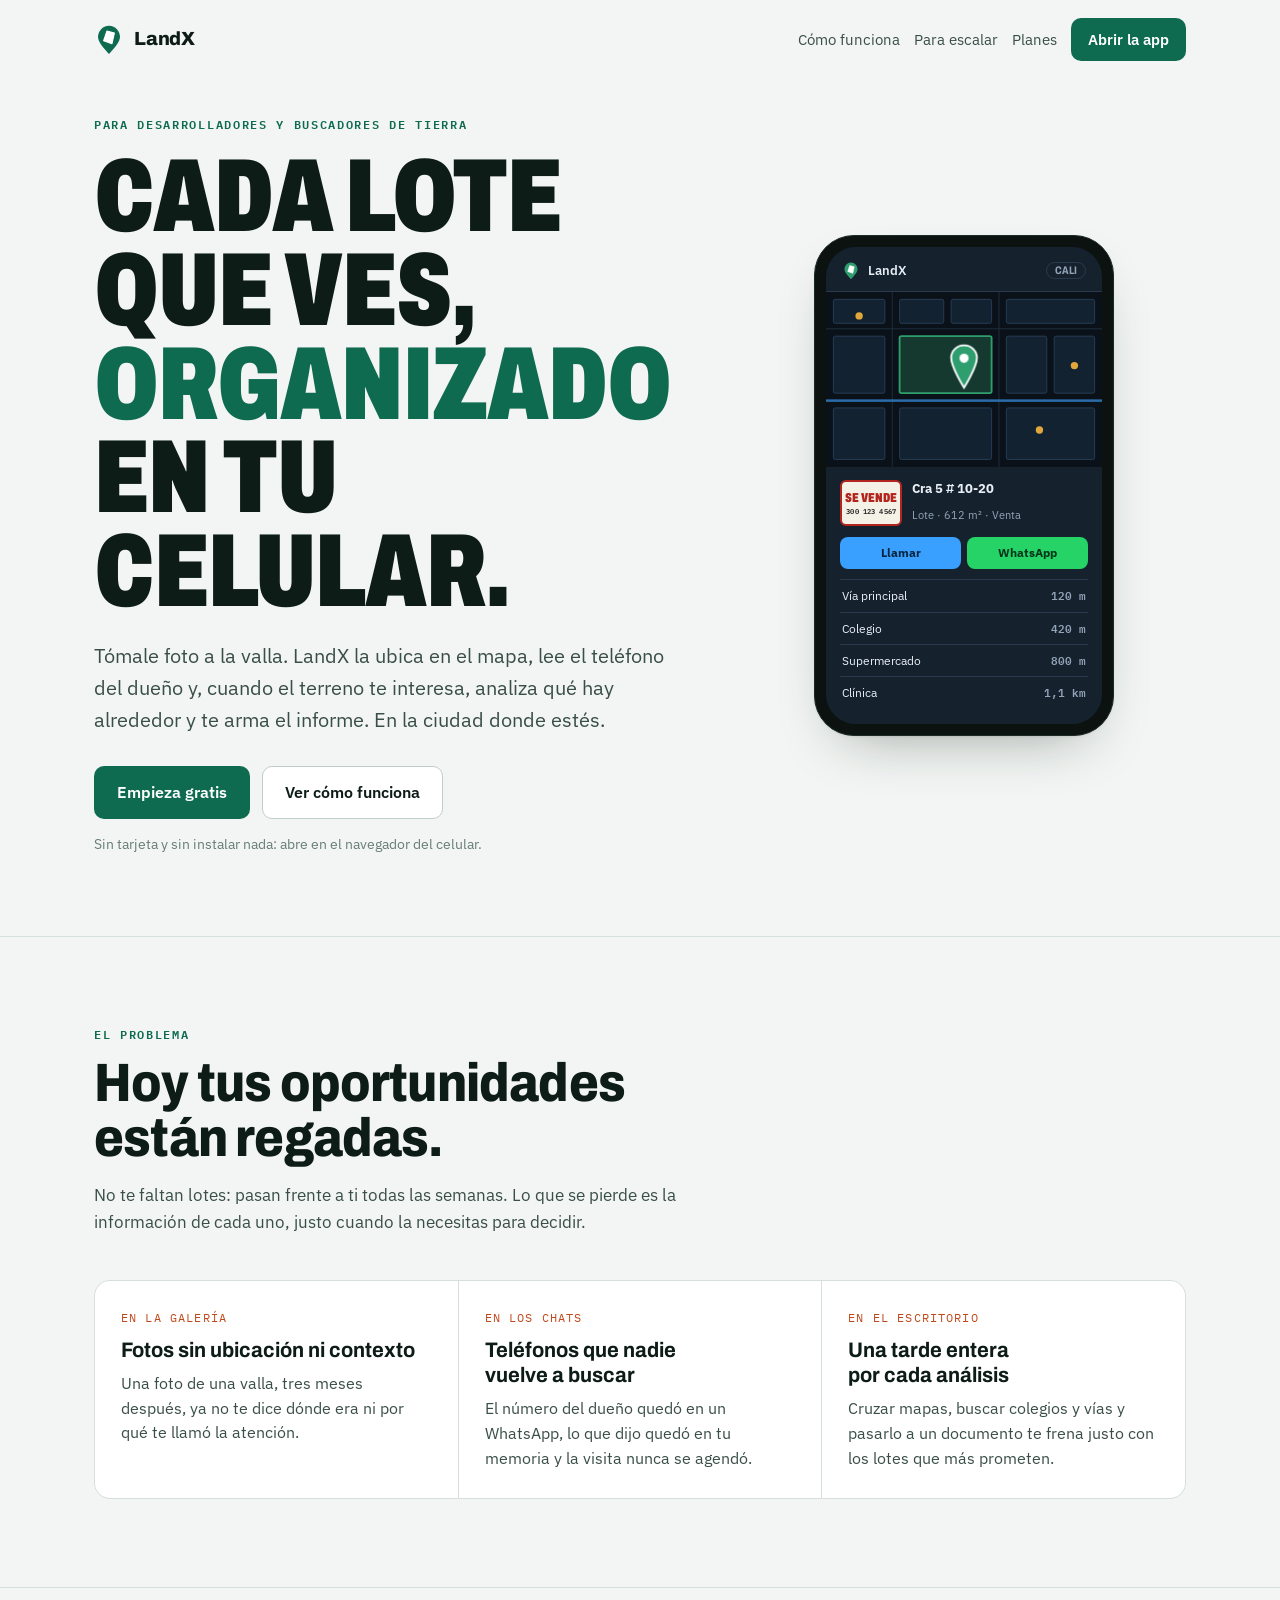
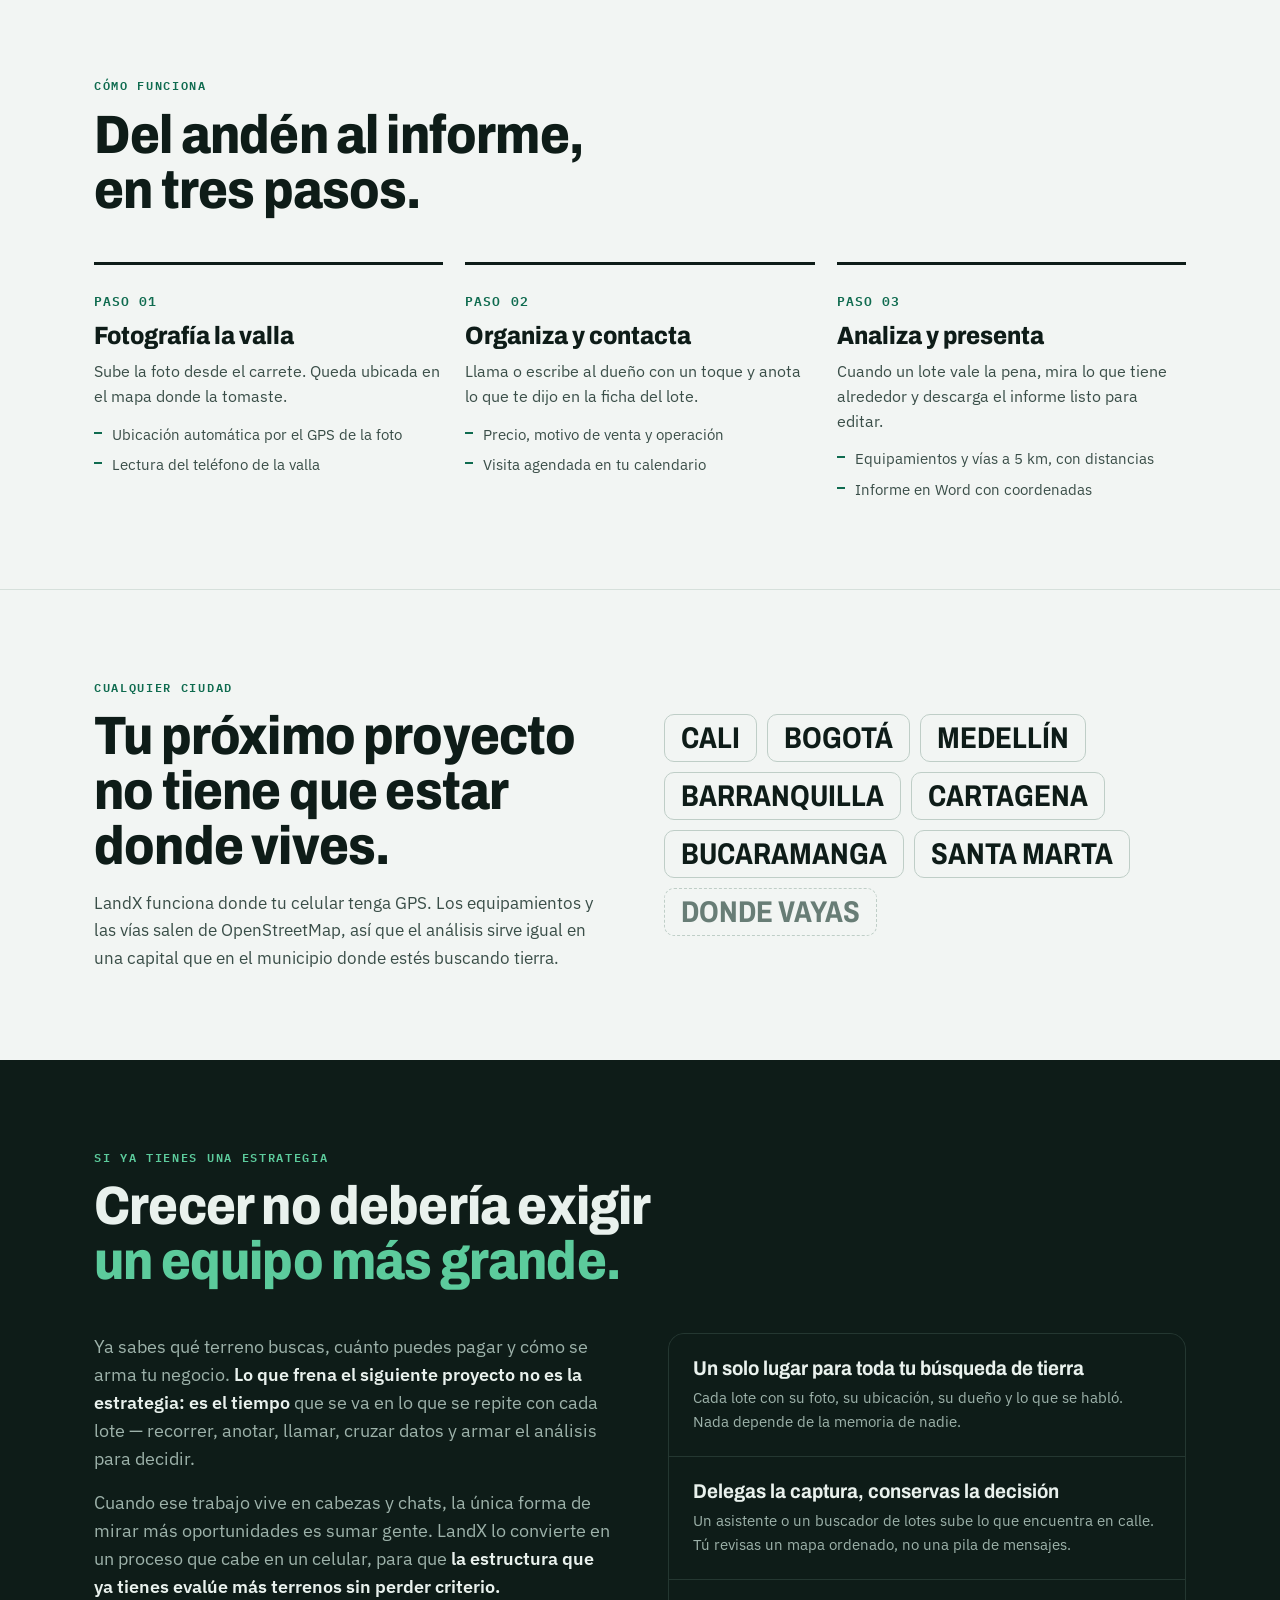
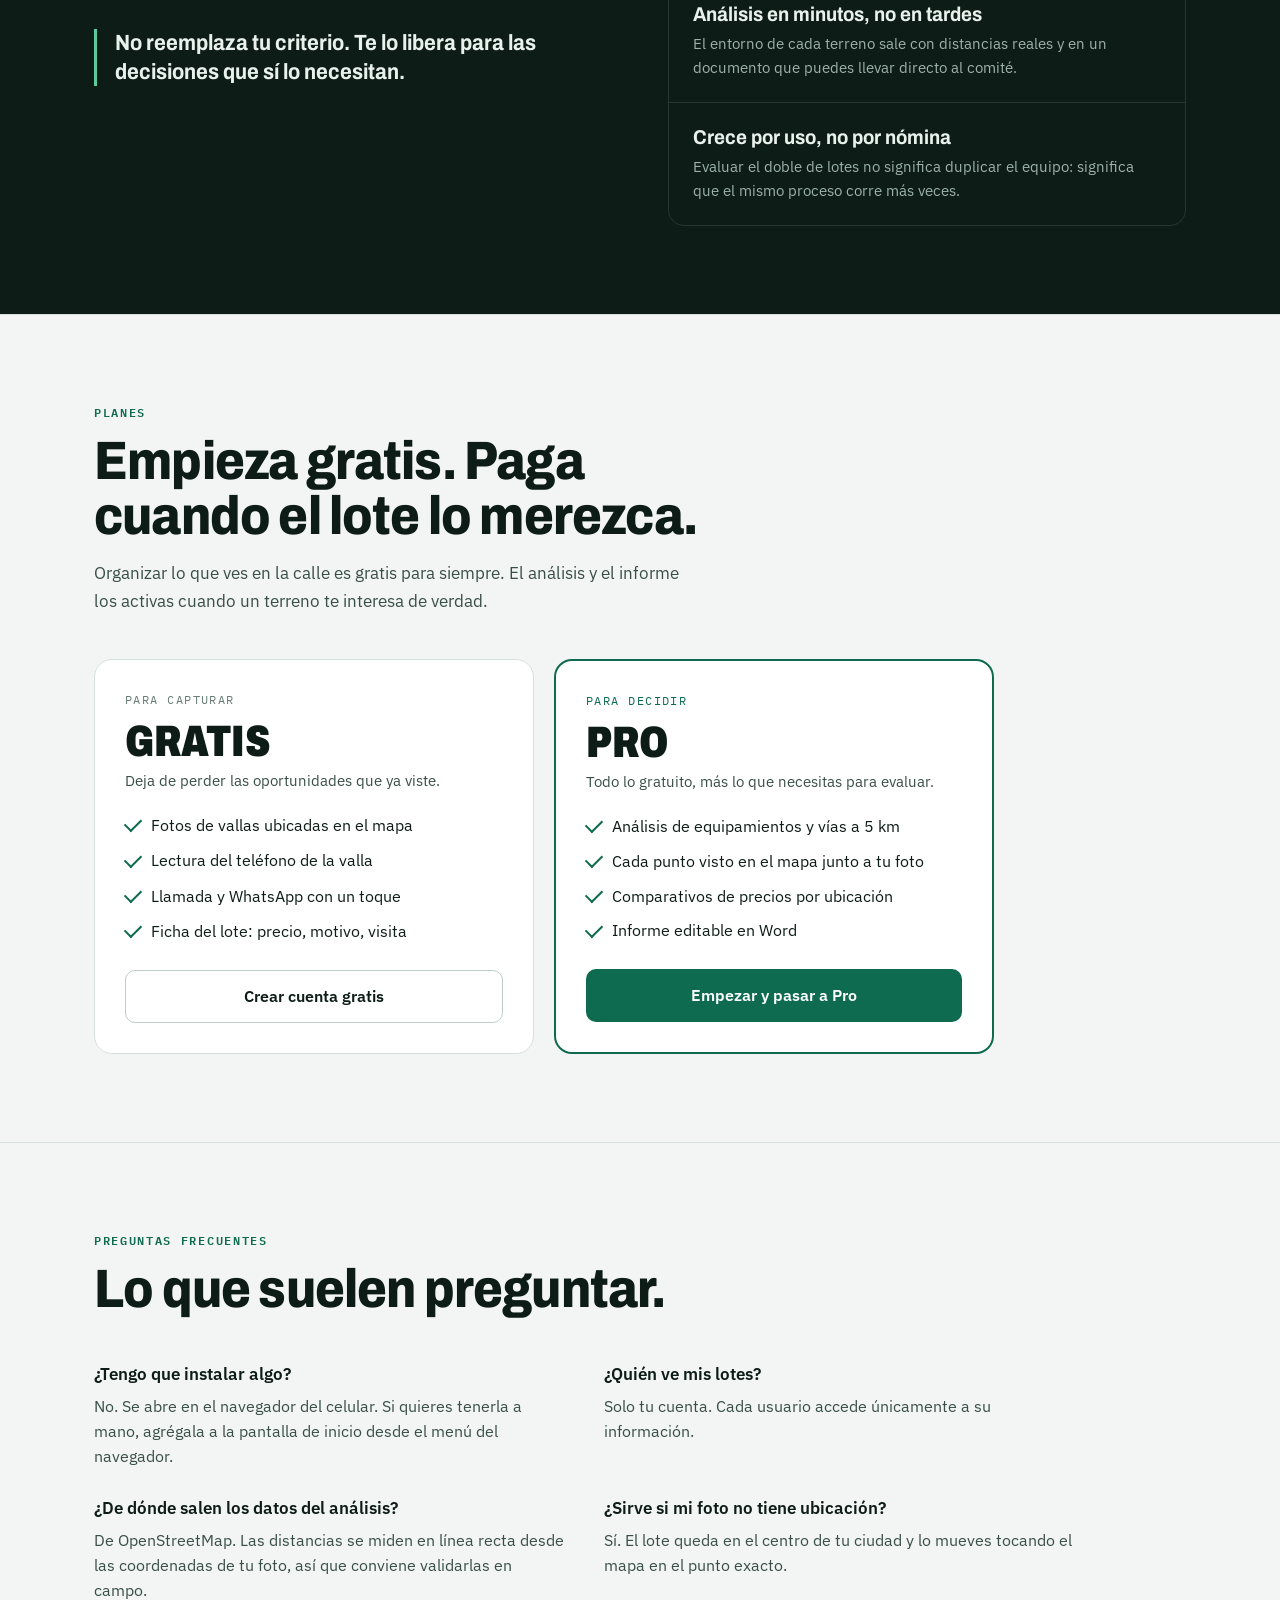
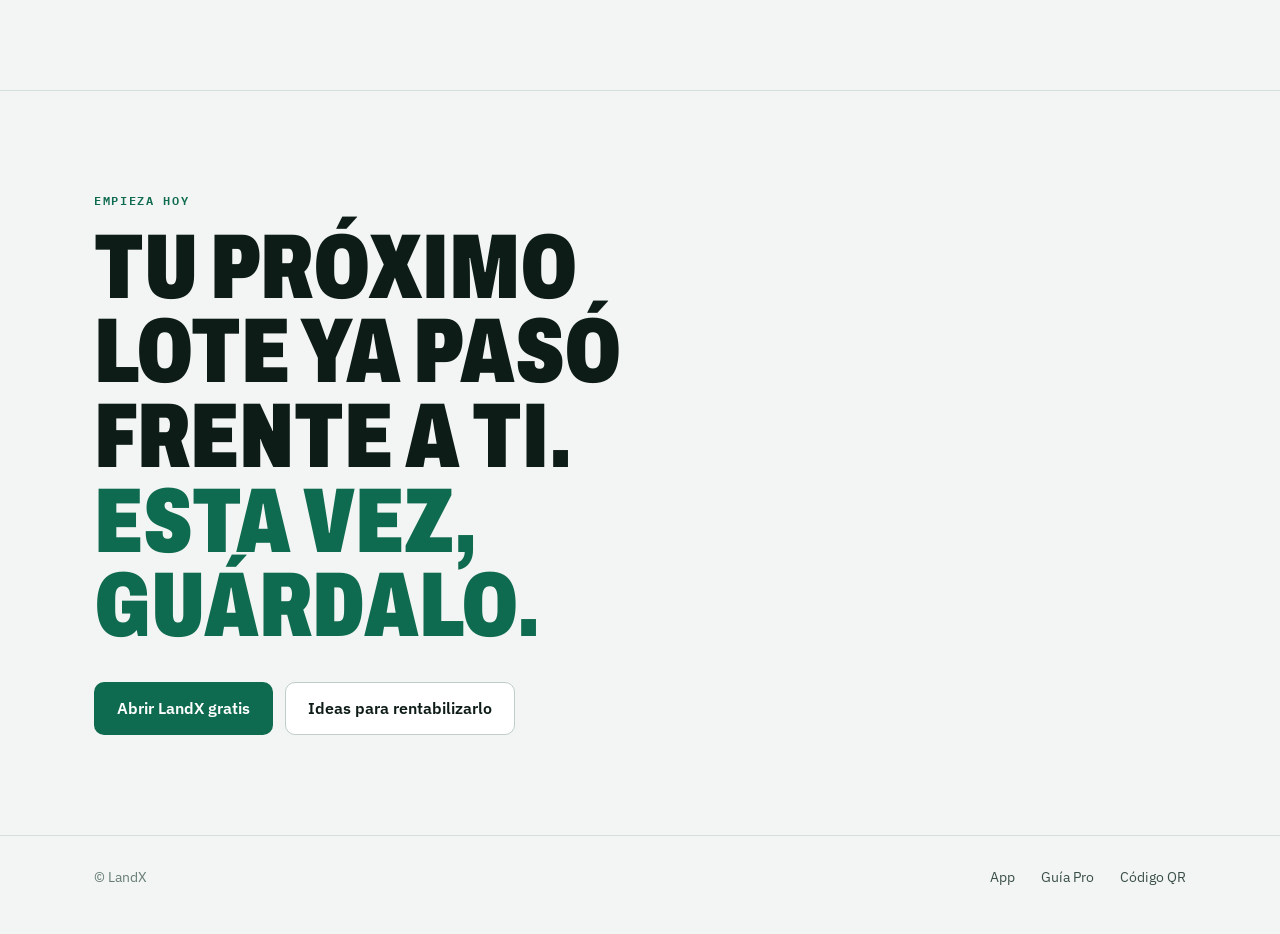
==== commit 305f1f6e: "Marca LandX y estructura para landx.lifecity.com.co - Renombra Lote Scout a LandX en landing, app, b" ====
--- a/index.html
+++ b/index.html
@@ -2,771 +2,451 @@
 <html lang="es">
 <head>
 <meta charset="UTF-8">
-<meta name="viewport" content="width=device-width, initial-scale=1, maximum-scale=1, user-scalable=no">
-<title>Lote Scout · CRM de vallas y lotes</title>
-<link rel="stylesheet" href="https://unpkg.com/leaflet@1.9.4/dist/leaflet.css"
-      integrity="sha256-p4NxAoJBhIIN+hmNHrzRCf9tD/miZyoHS5obTRR9BMY=" crossorigin="">
+<meta name="viewport" content="width=device-width, initial-scale=1">
+<title>LandX para desarrolladores</title>
+<link rel="icon" type="image/svg+xml" href="logo.svg">
+<link rel="apple-touch-icon" href="logo.svg">
+<meta name="description" content="Organiza en tu celular cada lote que ves y analiza su entorno en minutos, en cualquier ciudad.">
+<link rel="preconnect" href="https://fonts.googleapis.com">
+<link rel="preconnect" href="https://fonts.gstatic.com" crossorigin>
+<link rel="stylesheet" href="https://fonts.googleapis.com/css2?family=Archivo:wdth,wght@62..125,500..900&family=IBM+Plex+Mono:wght@500;600&family=IBM+Plex+Sans:wght@400;500;600&display=swap">
 <style>
-  :root{--bg:#0f1720;--panel:#16212e;--panel2:#1d2b3a;--border:#2a3a4d;--text:#e7eef6;--muted:#93a4b8;
-        --accent:#2f9e6e;--accent2:#3aa0ff;--wa:#25d366;--danger:#e5534b;--warn:#e0a83b;--r:12px}
-  *{box-sizing:border-box}
-  html,body{margin:0;height:100%;font-family:system-ui,-apple-system,"Segoe UI",Roboto,sans-serif;background:var(--bg);color:var(--text)}
-  button{font-family:inherit;cursor:pointer}
-  input,textarea,select{font-family:inherit}
-  a{color:var(--accent2)}
-  .hidden{display:none!important}
-  .spin{width:15px;height:15px;border:2px solid rgba(255,255,255,.25);border-top-color:#fff;border-radius:50%;animation:sp .7s linear infinite;display:inline-block;vertical-align:middle}
-  @keyframes sp{to{transform:rotate(360deg)}}
-  .btn{border:1px solid var(--border);background:var(--panel2);color:var(--text);padding:11px 14px;border-radius:10px;font-size:14px;font-weight:600;display:inline-flex;align-items:center;justify-content:center;gap:8px;transition:.15s}
-  .btn:hover{border-color:var(--accent2)}
-  .btn.primary{background:var(--accent);border-color:transparent;color:#fff}
-  .btn.wa{background:var(--wa);border-color:transparent;color:#04361b}
-  .btn.call{background:var(--accent2);border-color:transparent;color:#04243d}
-  .btn.danger{background:transparent;border-color:var(--danger);color:var(--danger)}
-  .btn.ghost{background:transparent}
-  .btn.sm{padding:7px 10px;font-size:12.5px;border-radius:8px}
-  .btn:disabled{opacity:.5;cursor:not-allowed}
-  .field{margin-bottom:12px}
-  .field label{display:block;font-size:11.5px;text-transform:uppercase;letter-spacing:.4px;color:var(--muted);margin-bottom:5px}
-  .field input,.field textarea,.field select{width:100%;background:var(--bg);border:1px solid var(--border);color:var(--text);padding:11px 12px;border-radius:10px;font-size:15px}
-  .field textarea{resize:vertical;min-height:64px}
-  .row{display:flex;gap:10px}.row>*{flex:1}
-  /* AUTH */
-  .auth{min-height:100vh;display:flex;align-items:center;justify-content:center;padding:20px}
-  .auth .card{width:100%;max-width:400px;background:var(--panel);border:1px solid var(--border);border-radius:16px;padding:26px}
-  .brand{display:flex;align-items:center;gap:10px;margin-bottom:6px}
-  .brand .logo{width:38px;height:38px;border-radius:11px;background:linear-gradient(135deg,var(--accent),var(--accent2));display:flex;align-items:center;justify-content:center;font-size:20px}
-  .brand h1{font-size:19px;margin:0}
-  .auth .sub{color:var(--muted);font-size:13px;margin:2px 0 20px}
-  .tabs{display:flex;background:var(--bg);border:1px solid var(--border);border-radius:10px;padding:4px;margin-bottom:16px}
-  .tabs button{flex:1;background:transparent;border:0;color:var(--muted);padding:9px;border-radius:7px;font-weight:600;font-size:14px}
-  .tabs button.on{background:var(--panel2);color:var(--text)}
-  .err{color:var(--danger);font-size:13px;margin-top:8px;min-height:18px}
-  .demo-banner{background:var(--warn);color:#3a2c05;font-size:12px;text-align:center;padding:6px 10px;font-weight:600}
-  /* APP */
-  .topbar{position:sticky;top:0;z-index:500;display:flex;align-items:center;gap:10px;padding:10px 14px;background:var(--panel);border-bottom:1px solid var(--border)}
-  .topbar .logo{width:30px;height:30px;border-radius:9px;background:linear-gradient(135deg,var(--accent),var(--accent2));display:flex;align-items:center;justify-content:center;font-size:16px}
-  .topbar h1{font-size:15px;margin:0;font-weight:650}
-  .topbar .sp{flex:1}
-  .citychip{font-size:12.5px;color:var(--muted);background:var(--bg);border:1px solid var(--border);padding:5px 10px;border-radius:20px;display:flex;align-items:center;gap:6px}
-  .iconbtn{width:36px;height:36px;border-radius:10px;background:var(--panel2);border:1px solid var(--border);color:var(--text);display:flex;align-items:center;justify-content:center;font-size:16px}
-  .wrap{max-width:1100px;margin:0 auto;padding:14px}
-  #map{height:46vh;min-height:300px;width:100%;border-radius:14px;overflow:hidden;background:#0a0f15;border:1px solid var(--border)}
-  .leaflet-container{background:#0a0f15}
-  .upload-cta{margin:14px 0}
-  .big-upload{width:100%;border:2px dashed var(--border);border-radius:14px;padding:18px;background:var(--panel);color:var(--muted);display:flex;align-items:center;justify-content:center;gap:10px;font-weight:600;font-size:15px}
-  .big-upload:hover{border-color:var(--accent);color:var(--text)}
-  .big-upload b{color:var(--text)}
-  .section-t{font-size:13px;color:var(--muted);text-transform:uppercase;letter-spacing:.5px;margin:16px 4px 8px}
-  .cards{display:grid;grid-template-columns:repeat(auto-fill,minmax(150px,1fr));gap:12px}
-  .lotcard{background:var(--panel);border:1px solid var(--border);border-radius:14px;overflow:hidden;cursor:pointer;transition:.12s}
-  .lotcard:hover{border-color:var(--accent)}
-  .lotcard .ph{width:100%;aspect-ratio:4/3;object-fit:cover;background:#0a0f15;display:block}
-  .lotcard .ph.empty{display:flex;align-items:center;justify-content:center;font-size:30px;color:var(--muted)}
-  .lotcard .body{padding:9px 11px}
-  .lotcard .t{font-size:13.5px;font-weight:600;white-space:nowrap;overflow:hidden;text-overflow:ellipsis}
-  .lotcard .s{font-size:12px;color:var(--muted);margin-top:2px;white-space:nowrap;overflow:hidden;text-overflow:ellipsis}
-  .lotcard .chips{display:flex;gap:5px;margin-top:6px;flex-wrap:wrap}
-  .chip{font-size:10.5px;padding:2px 7px;border-radius:20px;background:var(--bg);border:1px solid var(--border);color:var(--muted)}
-  .empty-note{color:var(--muted);text-align:center;padding:30px;font-size:14px;line-height:1.5}
-  /* MODAL / detail */
-  .modal{position:fixed;inset:0;z-index:1000;background:rgba(6,10,15,.72);display:flex;align-items:flex-end;justify-content:center}
-  @media(min-width:720px){.modal{align-items:center}}
-  .sheet{background:var(--panel);width:100%;max-width:560px;max-height:94vh;overflow-y:auto;border-radius:18px 18px 0 0;border:1px solid var(--border)}
-  @media(min-width:720px){.sheet{border-radius:18px}}
-  .sheet .hd{position:sticky;top:0;background:var(--panel);display:flex;align-items:center;gap:10px;padding:13px 16px;border-bottom:1px solid var(--border);z-index:2}
-  .sheet .hd h2{font-size:16px;margin:0;flex:1}
-  .sheet .bd{padding:16px}
-  .photo-big{width:100%;border-radius:12px;max-height:300px;object-fit:contain;background:#0a0f15;display:block;margin-bottom:12px}
-  .callrow{display:flex;gap:8px;margin-bottom:12px}
-  .callrow .btn{flex:1}
-  .toast{position:fixed;bottom:20px;left:50%;transform:translateX(-50%);background:var(--panel2);border:1px solid var(--accent);color:var(--text);padding:11px 18px;border-radius:10px;font-size:13.5px;box-shadow:0 8px 30px rgba(0,0,0,.5);z-index:3000;opacity:0;transition:.25s;pointer-events:none;max-width:90vw;text-align:center}
-  .toast.show{opacity:1}
-  .hint{font-size:12px;color:var(--muted);line-height:1.4;margin-top:4px}
-  .leaflet-popup-content-wrapper,.leaflet-popup-tip{background:var(--panel2);color:var(--text)}
-  .an-item{display:flex;justify-content:space-between;align-items:center;gap:10px;font-size:13.5px;padding:9px 8px;border-bottom:1px solid var(--border);cursor:pointer;border-radius:8px}
-  .an-item:hover,.an-item:active{background:var(--panel2)}
-  .an-item .d{color:var(--muted);font-weight:700;white-space:nowrap;display:flex;align-items:center;gap:6px}
-  .an-item .d::after{content:'›';font-size:18px;color:var(--accent2)}
-  .backchip{position:fixed;top:64px;left:50%;transform:translateX(-50%);z-index:1500;background:var(--accent);color:#fff;border:0;padding:10px 18px;border-radius:22px;font-weight:650;font-size:13.5px;box-shadow:0 6px 22px rgba(0,0,0,.55)}
-  .rentbtns{display:flex;gap:8px;flex-wrap:wrap}
-  .rentbtns .btn{flex:1;min-width:96px}
+:root{
+  --paper:#F2F5F3; --surface:#FFFFFF; --surface-2:#E8EFEB;
+  --ink:#0E1C18; --ink-2:#3A4E48; --muted:#687D76;
+  --line:#D6E0DB; --line-strong:#BFCEC7;
+  --green:#0F6B4F; --green-ink:#0B4E3A; --green-soft:#DFEDE6;
+  --signal:#C0491B; --signal-soft:#F8E6DD;
+  --band:#0E1C18; --band-ink:#E9F1ED; --band-muted:#9DB2AA; --band-line:#243731; --band-accent:#5CCB9C;
+  --shadow:0 1px 2px rgba(14,28,24,.06),0 24px 60px -30px rgba(14,28,24,.45);
+  --f-display:'Archivo','Arial Narrow','Helvetica Neue',Arial,sans-serif;
+  --f-body:'IBM Plex Sans','Segoe UI',system-ui,sans-serif;
+  --f-mono:'IBM Plex Mono',Consolas,monospace;
+}
+@media (prefers-color-scheme:dark){
+  :root:not([data-theme="light"]){
+    --paper:#0A1311; --surface:#101C19; --surface-2:#15231F;
+    --ink:#E9F1ED; --ink-2:#B1C4BD; --muted:#8AA098;
+    --line:#21322C; --line-strong:#2D423B;
+    --green:#56C497; --green-ink:#8FDDB8; --green-soft:#12302A;
+    --signal:#F08A55; --signal-soft:#33211A;
+    --band:#E6EFEA; --band-ink:#0E1C18; --band-muted:#4E635C; --band-line:#C7D6CF; --band-accent:#0F6B4F;
+    --shadow:0 1px 2px rgba(0,0,0,.4),0 24px 60px -30px rgba(0,0,0,.9);
+  }
+}
+:root[data-theme="dark"]{
+  --paper:#0A1311; --surface:#101C19; --surface-2:#15231F;
+  --ink:#E9F1ED; --ink-2:#B1C4BD; --muted:#8AA098;
+  --line:#21322C; --line-strong:#2D423B;
+  --green:#56C497; --green-ink:#8FDDB8; --green-soft:#12302A;
+  --signal:#F08A55; --signal-soft:#33211A;
+  --band:#E6EFEA; --band-ink:#0E1C18; --band-muted:#4E635C; --band-line:#C7D6CF; --band-accent:#0F6B4F;
+  --shadow:0 1px 2px rgba(0,0,0,.4),0 24px 60px -30px rgba(0,0,0,.9);
+}
+*{box-sizing:border-box}
+html{scroll-behavior:smooth}
+body{margin:0;background:var(--paper);color:var(--ink);font-family:var(--f-body);font-size:17px;line-height:1.6;-webkit-font-smoothing:antialiased}
+.wrap{max-width:1140px;margin:0 auto;padding:0 24px}
+h1,h2,h3{font-family:var(--f-display);margin:0;text-wrap:balance;color:inherit}
+p{margin:0}
+a{color:inherit}
+:focus-visible{outline:2px solid var(--green);outline-offset:3px;border-radius:4px}
+
+/* ---------- nav ---------- */
+.nav{display:flex;align-items:center;gap:14px;padding:18px 0}
+.brand{display:flex;align-items:center;gap:10px;text-decoration:none;font-family:var(--f-display);font-weight:800;font-size:19px;letter-spacing:-.01em}
+.brand svg{width:30px;height:30px;color:var(--green)}
+.nav .sp{flex:1}
+.nav a.link{font-size:15px;color:var(--ink-2);text-decoration:none}
+.nav a.link:hover{color:var(--ink)}
+.btn{display:inline-flex;align-items:center;justify-content:center;gap:8px;font-family:var(--f-body);font-weight:600;font-size:15.5px;
+  padding:13px 22px;border-radius:10px;text-decoration:none;border:1px solid var(--line-strong);background:var(--surface);color:var(--ink);
+  transition:transform .15s,border-color .15s,filter .15s}
+.btn:hover{border-color:var(--green)}
+.btn.primary{background:var(--green);color:#fff;border-color:transparent}
+.btn.primary:hover{filter:brightness(1.08);transform:translateY(-1px)}
+.btn.sm{padding:9px 16px;font-size:14.5px}
+
+/* ---------- hero ---------- */
+.hero{display:grid;grid-template-columns:1.15fr .85fr;gap:48px;align-items:center;padding:36px 0 80px}
+.eyebrow{font-family:var(--f-mono);font-size:12px;font-weight:600;letter-spacing:.14em;text-transform:uppercase;color:var(--green)}
+.hero h1{font-weight:900;font-stretch:72%;font-size:clamp(48px,8.4vw,104px);line-height:.9;letter-spacing:-.01em;margin:16px 0 22px;text-transform:uppercase}
+.hero h1 em{font-style:normal;color:var(--green)}
+.hero .lede{font-size:clamp(17px,2vw,20px);color:var(--ink-2);max-width:52ch}
+.hero .cta{display:flex;flex-wrap:wrap;gap:12px;margin-top:30px}
+.hero .fine{font-size:14px;color:var(--muted);margin-top:14px}
+
+/* phone mockup: depicts the app itself, so it keeps the app's own dark UI in both themes */
+.stage{display:flex;justify-content:center}
+.phone{width:300px;border-radius:40px;padding:11px;background:#0B1210;box-shadow:var(--shadow);border:1px solid #1d2a26}
+.screen{border-radius:30px;overflow:hidden;background:#0f1720;color:#e7eef6;font-family:var(--f-body)}
+.sbar{display:flex;align-items:center;gap:8px;padding:14px 16px 10px;font-size:13px;font-weight:600;background:#16212e;border-bottom:1px solid #2a3a4d}
+.sbar .dot{width:18px;height:18px;display:block}
+.sbar .city{margin-left:auto;font-size:11px;color:#93a4b8;border:1px solid #2a3a4d;border-radius:20px;padding:2px 8px}
+.map{display:block;width:100%;height:auto;background:#0b1118}
+.pin{animation:drop .7s cubic-bezier(.2,.9,.3,1.3) .3s both}
+@keyframes drop{from{transform:translateY(-40px);opacity:0}to{transform:none;opacity:1}}
+.sheet{padding:12px 14px 16px;background:#16212e}
+.valla{display:flex;gap:10px;align-items:center;margin-bottom:10px}
+.sign{width:62px;height:46px;border-radius:6px;background:#f4f1e6;color:#b3261e;display:flex;flex-direction:column;align-items:center;justify-content:center;
+  font-family:var(--f-display);font-weight:900;font-stretch:70%;font-size:13px;line-height:1;text-transform:uppercase;border:2px solid #b3261e}
+.sign small{font-family:var(--f-mono);font-size:7px;color:#222;font-weight:600;margin-top:3px;letter-spacing:.02em}
+.valla .meta b{display:block;font-size:13px}
+.valla .meta span{font-size:11px;color:#93a4b8}
+.calls{display:flex;gap:6px;margin-bottom:10px}
+.calls span{flex:1;text-align:center;font-size:11.5px;font-weight:700;padding:7px 0;border-radius:8px}
+.calls .c1{background:#3aa0ff;color:#04243d}
+.calls .c2{background:#25d366;color:#04361b}
+.row{display:flex;justify-content:space-between;font-size:12px;padding:6px 2px;border-top:1px solid #2a3a4d;opacity:0;animation:fade .4s ease forwards}
+.row:nth-child(1){animation-delay:.9s}
+.row:nth-child(2){animation-delay:1.05s}
+.row:nth-child(3){animation-delay:1.2s}
+.row:nth-child(4){animation-delay:1.35s}
+.row b{color:#93a4b8;font-weight:600;font-family:var(--f-mono);font-size:11px}
+@keyframes fade{to{opacity:1}}
+
+/* ---------- sections ---------- */
+section{padding:88px 0;border-top:1px solid var(--line)}
+.shead{max-width:720px;margin-bottom:44px}
+.shead h2{font-weight:800;font-stretch:88%;font-size:clamp(32px,4.6vw,54px);line-height:1.02;letter-spacing:-.015em;margin-top:12px}
+.shead p{color:var(--ink-2);margin-top:16px;max-width:60ch}
+
+.pains{display:grid;grid-template-columns:repeat(3,1fr);gap:1px;background:var(--line);border:1px solid var(--line);border-radius:16px;overflow:hidden}
+.pain{background:var(--surface);padding:28px 26px}
+.pain .k{font-family:var(--f-mono);font-size:11.5px;letter-spacing:.1em;text-transform:uppercase;color:var(--signal)}
+.pain h3{font-weight:700;font-stretch:95%;font-size:21px;line-height:1.2;margin:10px 0 8px}
+.pain p{color:var(--ink-2);font-size:15.5px}
+
+.steps{display:grid;grid-template-columns:repeat(3,1fr);gap:22px}
+.step{padding-top:26px;border-top:3px solid var(--ink)}
+.step .n{font-family:var(--f-mono);font-weight:600;font-size:13px;color:var(--green);letter-spacing:.08em}
+.step h3{font-weight:800;font-stretch:90%;font-size:25px;line-height:1.1;margin:10px 0 10px}
+.step p{color:var(--ink-2);font-size:15.5px}
+.step ul{margin:14px 0 0;padding:0;list-style:none;display:grid;gap:7px}
+.step li{font-size:14.5px;color:var(--ink-2);padding-left:18px;position:relative}
+.step li::before{content:"";position:absolute;left:0;top:.62em;width:8px;height:2px;background:var(--green)}
+
+.anywhere{display:grid;grid-template-columns:1fr 1fr;gap:48px;align-items:center}
+.cities{display:flex;flex-wrap:wrap;gap:10px}
+.city{font-family:var(--f-display);font-weight:700;font-stretch:80%;font-size:clamp(20px,2.6vw,30px);text-transform:uppercase;
+  padding:8px 16px;border:1.5px solid var(--line-strong);border-radius:10px;line-height:1;color:var(--ink)}
+.city.more{border-style:dashed;color:var(--muted)}
+
+/* scaling band: inverted ground */
+section.band{background:var(--band);color:var(--band-ink);border-top:0}
+.band .eyebrow{color:var(--band-accent)}
+.band h2 em{font-style:normal;color:var(--band-accent)}
+.scale{display:grid;grid-template-columns:1fr 1fr;gap:56px;align-items:start}
+.scale .body p{color:var(--band-muted);font-size:17.5px}
+.scale .body p+p{margin-top:16px}
+.scale .body strong{color:var(--band-ink);font-weight:600}
+.levers{display:grid;gap:1px;background:var(--band-line);border:1px solid var(--band-line);border-radius:16px;overflow:hidden}
+.lever{background:var(--band);padding:22px 24px}
+.lever h3{font-weight:700;font-stretch:92%;font-size:20px;line-height:1.2;margin-bottom:6px;color:var(--band-ink)}
+.lever p{color:var(--band-muted);font-size:15px}
+.scale .body p.quote{margin-top:28px;padding-left:18px;border-left:3px solid var(--band-accent);font-family:var(--f-display);font-weight:700;font-stretch:90%;font-size:22px;line-height:1.3;color:var(--band-ink)}
+
+.plans{display:grid;grid-template-columns:1fr 1fr;gap:20px;max-width:900px}
+.plan{background:var(--surface);border:1px solid var(--line);border-radius:18px;padding:30px;display:flex;flex-direction:column}
+.plan.pro{border:2px solid var(--green)}
+.plan .tag{font-family:var(--f-mono);font-size:12px;letter-spacing:.12em;text-transform:uppercase;color:var(--muted)}
+.plan.pro .tag{color:var(--green)}
+.plan h3{font-weight:900;font-stretch:78%;font-size:44px;line-height:1;text-transform:uppercase;margin:10px 0 6px}
+.plan .for{color:var(--ink-2);font-size:15px;margin-bottom:20px}
+.plan ul{list-style:none;margin:0 0 26px;padding:0;display:grid;gap:10px;flex:1}
+.plan li{font-size:15.5px;padding-left:26px;position:relative}
+.plan li::before{content:"";position:absolute;left:0;top:.35em;width:14px;height:8px;border-left:2px solid var(--green);border-bottom:2px solid var(--green);transform:rotate(-45deg)}
+
+.faq{display:grid;grid-template-columns:1fr 1fr;gap:26px 40px;max-width:980px}
+.faq h3{font-family:var(--f-body);font-weight:600;font-size:17px;margin-bottom:6px}
+.faq p{color:var(--ink-2);font-size:15.5px}
+
+section.final{padding:100px 0}
+.final h2{font-weight:900;font-stretch:72%;font-size:clamp(44px,7.4vw,92px);line-height:.92;text-transform:uppercase;max-width:14ch;margin-top:14px}
+.final h2 em{font-style:normal;color:var(--green)}
+.final .cta{margin-top:34px;display:flex;gap:12px;flex-wrap:wrap}
+
+footer{border-top:1px solid var(--line);padding:30px 0 46px;color:var(--muted);font-size:14px}
+footer .wrap{display:flex;flex-wrap:wrap;gap:14px 26px;align-items:center}
+footer a{color:var(--ink-2);text-decoration:none}
+footer a:hover{color:var(--ink)}
+footer .sp{flex:1}
+
+@media (max-width:900px){
+  .hero,.anywhere,.scale{grid-template-columns:1fr}
+  .hero{padding-bottom:56px;gap:40px}
+  .pains,.steps{grid-template-columns:1fr}
+  .plans,.faq{grid-template-columns:1fr}
+  section{padding:64px 0}
+}
+@media (max-width:520px){
+  .nav a.link{display:none}
+  .phone{width:272px}
+}
+@media (prefers-reduced-motion:reduce){
+  *{animation:none!important;transition:none!important;scroll-behavior:auto!important}
+  .row{opacity:1}
+}
 </style>
 </head>
 <body>
 
-<!-- ================= AUTH ================= -->
-<div id="authView" class="auth hidden">
-  <div class="card">
-    <div class="brand"><div class="logo">🏙️</div><h1>Lote Scout</h1></div>
-    <div class="sub">Captura vallas de venta/renta, ubícalas en el mapa y gestiona tus leads.</div>
-    <div class="tabs"><button id="tabLogin" class="on">Ingresar</button><button id="tabSignup">Crear cuenta</button></div>
-    <div class="field"><label>Correo</label><input id="aEmail" type="email" autocomplete="email" placeholder="tucorreo@ejemplo.com"></div>
-    <div class="field"><label>Contraseña</label><input id="aPass" type="password" autocomplete="current-password" placeholder="••••••••"></div>
-    <button id="aSubmit" class="btn primary" style="width:100%">Ingresar</button>
-    <button id="aGoogle" class="btn" style="width:100%;margin-top:10px">Continuar con Google</button>
-    <div class="err" id="aErr"></div>
-  </div>
+<div class="wrap">
+  <nav class="nav" aria-label="Principal">
+    <a class="brand" href="#top" aria-label="LandX, inicio">
+      <svg viewBox="460 139 488 488" aria-hidden="true">
+        <path d="M704 610C660 560 540 440 527 350A178 178 0 1 1 881 350C868 440 748 560 704 610Z" fill="currentColor"/>
+        <polygon points="671,237 791,271 752,443 617,396" fill="#fff" stroke="#fff" stroke-width="18" stroke-linejoin="round"/>
+      </svg>
+      LandX
+    </a>
+    <span class="sp"></span>
+    <a class="link" href="#como">Cómo funciona</a>
+    <a class="link" href="#escalar">Para escalar</a>
+    <a class="link" href="#planes">Planes</a>
+    <a class="btn sm primary" href="./app/">Abrir la app</a>
+  </nav>
+
+  <header class="hero" id="top">
+    <div>
+      <div class="eyebrow">Para desarrolladores y buscadores de tierra</div>
+      <h1>Cada lote que ves, <em>organizado</em> en tu celular.</h1>
+      <p class="lede">Tómale foto a la valla. LandX la ubica en el mapa, lee el teléfono del dueño y, cuando el terreno te interesa, analiza qué hay alrededor y te arma el informe. En la ciudad donde estés.</p>
+      <div class="cta">
+        <a class="btn primary" href="./app/">Empieza gratis</a>
+        <a class="btn" href="#como">Ver cómo funciona</a>
+      </div>
+      <p class="fine">Sin tarjeta y sin instalar nada: abre en el navegador del celular.</p>
+    </div>
+
+    <div class="stage" aria-hidden="true">
+      <div class="phone">
+        <div class="screen">
+          <div class="sbar"><img class="dot" src="logo-sobre-oscuro.svg" alt="">LandX<span class="city">Cali</span></div>
+          <svg class="map" viewBox="0 0 300 190">
+            <g fill="none" stroke="#1f3140" stroke-width="1">
+              <path d="M0 40h300M0 118h300M72 0v190M188 0v190"/>
+            </g>
+            <g fill="#132230" stroke="#27405a" stroke-width="1">
+              <rect x="8" y="8" width="56" height="26" rx="2"/><rect x="80" y="8" width="48" height="26" rx="2"/>
+              <rect x="136" y="8" width="44" height="26" rx="2"/><rect x="196" y="8" width="96" height="26" rx="2"/>
+              <rect x="8" y="48" width="56" height="62" rx="2"/><rect x="196" y="48" width="44" height="62" rx="2"/>
+              <rect x="248" y="48" width="44" height="62" rx="2"/><rect x="8" y="126" width="56" height="56" rx="2"/>
+              <rect x="80" y="126" width="100" height="56" rx="2"/><rect x="196" y="126" width="96" height="56" rx="2"/>
+            </g>
+            <rect x="80" y="48" width="100" height="62" rx="2" fill="rgba(47,158,110,.28)" stroke="#2f9e6e" stroke-width="2"/>
+            <path d="M0 118h300" stroke="#3aa0ff" stroke-width="3" opacity=".55"/>
+            <g fill="#e0a83b"><circle cx="232" cy="150" r="4"/><circle cx="36" cy="26" r="4"/><circle cx="270" cy="80" r="4"/></g>
+            <g class="pin">
+              <path d="M150 58c-8 0-14 6-14 13.5C136 82 150 104 150 104s14-22 14-32.5C164 64 158 58 150 58z" fill="#2f9e6e" stroke="#fff" stroke-width="2"/>
+              <circle cx="150" cy="72" r="5" fill="#fff"/>
+            </g>
+          </svg>
+          <div class="sheet">
+            <div class="valla">
+              <div class="sign">Se vende<small>300 123 4567</small></div>
+              <div class="meta"><b>Cra 5 # 10-20</b><span>Lote · 612 m² · Venta</span></div>
+            </div>
+            <div class="calls"><span class="c1">Llamar</span><span class="c2">WhatsApp</span></div>
+            <div>
+              <div class="row"><span>Vía principal</span><b>120 m</b></div>
+              <div class="row"><span>Colegio</span><b>420 m</b></div>
+              <div class="row"><span>Supermercado</span><b>800 m</b></div>
+              <div class="row"><span>Clínica</span><b>1,1 km</b></div>
+            </div>
+          </div>
+        </div>
+      </div>
+    </div>
+  </header>
 </div>
 
-<!-- ================= APP ================= -->
-<div id="appView" class="hidden">
-  <div class="demo-banner hidden" id="demoBanner">Modo demo local — configura Firebase (README) para cuentas reales en la nube</div>
-  <div class="topbar">
-    <div class="logo">🏙️</div><h1>Lote Scout</h1>
-    <div class="sp"></div>
-    <div class="citychip" id="cityChip">📍 —</div>
-    <button class="iconbtn" id="btnSettings" title="Ajustes">⚙️</button>
-  </div>
-  <div class="wrap">
-    <div id="map"></div>
-    <div class="upload-cta">
-      <button class="big-upload" id="btnUpload">📷 <b>Subir fotos</b> del carrete (vallas de venta/renta)</button>
-      <input type="file" id="fileInput" accept="image/*" multiple class="hidden">
-    </div>
-    <div class="section-t" id="listTitle">Mis lotes</div>
-    <div class="cards" id="cards"></div>
-    <div class="empty-note hidden" id="emptyNote">Aún no tienes fotos. Toca <b>Subir fotos</b> para empezar.</div>
-  </div>
-</div>
-
-<!-- ================= DETAIL ================= -->
-<div id="detailModal" class="modal hidden">
-  <div class="sheet">
-    <div class="hd"><h2 id="dTitle">Lote</h2><button class="iconbtn" id="dClose">✕</button></div>
-    <div class="bd">
-      <div id="dPhotoWrap"></div>
-      <div class="callrow" id="dCallRow"></div>
-      <button class="btn" id="dAnalyze" style="width:100%;margin-bottom:12px">🔍 Analizar zona (equipamientos a 5 km)</button>
-      <div class="field"><label>💰 Rentabilidad y comparables (por ubicación)</label>
-        <div class="rentbtns">
-          <button class="btn sm" id="rAirbnb">Airbnb</button>
-          <button class="btn sm" id="rBooking">Booking</button>
-          <button class="btn sm" id="rFinca">Finca Raíz</button>
-          <button class="btn sm" id="rMetro">Metro Cuadrado</button>
+<main>
+
+<section>
+  <div class="wrap">
+    <div class="shead">
+      <div class="eyebrow">El problema</div>
+      <h2>Hoy tus oportunidades están regadas.</h2>
+      <p>No te faltan lotes: pasan frente a ti todas las semanas. Lo que se pierde es la información de cada uno, justo cuando la necesitas para decidir.</p>
+    </div>
+    <div class="pains">
+      <div class="pain">
+        <div class="k">En la galería</div>
+        <h3>Fotos sin ubicación ni contexto</h3>
+        <p>Una foto de una valla, tres meses después, ya no te dice dónde era ni por qué te llamó la atención.</p>
+      </div>
+      <div class="pain">
+        <div class="k">En los chats</div>
+        <h3>Teléfonos que nadie vuelve a buscar</h3>
+        <p>El número del dueño quedó en un WhatsApp, lo que dijo quedó en tu memoria y la visita nunca se agendó.</p>
+      </div>
+      <div class="pain">
+        <div class="k">En el escritorio</div>
+        <h3>Una tarde entera por cada análisis</h3>
+        <p>Cruzar mapas, buscar colegios y vías y pasarlo a un documento te frena justo con los lotes que más prometen.</p>
+      </div>
+    </div>
+  </div>
+</section>
+
+<section id="como">
+  <div class="wrap">
+    <div class="shead">
+      <div class="eyebrow">Cómo funciona</div>
+      <h2>Del andén al informe, en tres pasos.</h2>
+    </div>
+    <div class="steps">
+      <div class="step">
+        <div class="n">PASO 01</div>
+        <h3>Fotografía la valla</h3>
+        <p>Sube la foto desde el carrete. Queda ubicada en el mapa donde la tomaste.</p>
+        <ul>
+          <li>Ubicación automática por el GPS de la foto</li>
+          <li>Lectura del teléfono de la valla</li>
+        </ul>
+      </div>
+      <div class="step">
+        <div class="n">PASO 02</div>
+        <h3>Organiza y contacta</h3>
+        <p>Llama o escribe al dueño con un toque y anota lo que te dijo en la ficha del lote.</p>
+        <ul>
+          <li>Precio, motivo de venta y operación</li>
+          <li>Visita agendada en tu calendario</li>
+        </ul>
+      </div>
+      <div class="step">
+        <div class="n">PASO 03</div>
+        <h3>Analiza y presenta</h3>
+        <p>Cuando un lote vale la pena, mira lo que tiene alrededor y descarga el informe listo para editar.</p>
+        <ul>
+          <li>Equipamientos y vías a 5 km, con distancias</li>
+          <li>Informe en Word con coordenadas</li>
+        </ul>
+      </div>
+    </div>
+  </div>
+</section>
+
+<section>
+  <div class="wrap anywhere">
+    <div class="shead" style="margin-bottom:0">
+      <div class="eyebrow">Cualquier ciudad</div>
+      <h2>Tu próximo proyecto no tiene que estar donde vives.</h2>
+      <p>LandX funciona donde tu celular tenga GPS. Los equipamientos y las vías salen de OpenStreetMap, así que el análisis sirve igual en una capital que en el municipio donde estés buscando tierra.</p>
+    </div>
+    <div class="cities" aria-label="Ciudades de ejemplo">
+      <span class="city">Cali</span><span class="city">Bogotá</span><span class="city">Medellín</span>
+      <span class="city">Barranquilla</span><span class="city">Cartagena</span><span class="city">Bucaramanga</span>
+      <span class="city">Santa Marta</span><span class="city more">Donde vayas</span>
+    </div>
+  </div>
+</section>
+
+<section class="band" id="escalar">
+  <div class="wrap">
+    <div class="shead">
+      <div class="eyebrow">Si ya tienes una estrategia</div>
+      <h2>Crecer no debería exigir <em>un equipo más grande.</em></h2>
+    </div>
+    <div class="scale">
+      <div class="body">
+        <p>Ya sabes qué terreno buscas, cuánto puedes pagar y cómo se arma tu negocio. <strong>Lo que frena el siguiente proyecto no es la estrategia: es el tiempo</strong> que se va en lo que se repite con cada lote — recorrer, anotar, llamar, cruzar datos y armar el análisis para decidir.</p>
+        <p>Cuando ese trabajo vive en cabezas y chats, la única forma de mirar más oportunidades es sumar gente. LandX lo convierte en un proceso que cabe en un celular, para que <strong>la estructura que ya tienes evalúe más terrenos sin perder criterio.</strong></p>
+        <p class="quote">No reemplaza tu criterio. Te lo libera para las decisiones que sí lo necesitan.</p>
+      </div>
+      <div class="levers">
+        <div class="lever">
+          <h3>Un solo lugar para toda tu búsqueda de tierra</h3>
+          <p>Cada lote con su foto, su ubicación, su dueño y lo que se habló. Nada depende de la memoria de nadie.</p>
         </div>
-        <div class="hint">Abren el portal filtrado por la ubicación del lote para comparar precios/rentas. No es una API en vivo (esos servicios son cerrados/de pago).</div>
-      </div>
-      <div class="field"><label>Teléfono de la valla</label>
-        <div class="row" style="gap:8px">
-          <input id="dPhone" inputmode="tel" placeholder="Ej: 300 123 4567" style="flex:2">
-          <button class="btn sm" id="dDetect" style="flex:1;white-space:nowrap">🤖 Detectar (IA)</button>
+        <div class="lever">
+          <h3>Delegas la captura, conservas la decisión</h3>
+          <p>Un asistente o un buscador de lotes sube lo que encuentra en calle. Tú revisas un mapa ordenado, no una pila de mensajes.</p>
         </div>
-        <div class="hint" id="dPhoneHint"></div>
-      </div>
-      <div class="field"><label>Dirección / referencia</label><input id="dDir" placeholder="Dirección o punto de referencia"></div>
-      <div class="row">
-        <div class="field"><label>Precio de la propiedad</label><input id="dPrecio" inputmode="numeric" placeholder="$"></div>
-        <div class="field"><label>Operación</label><select id="dOper"><option>Venta</option><option>Renta</option></select></div>
-      </div>
-      <div class="field"><label>¿Por qué vende?</label><textarea id="dPorque" placeholder="Motivo de venta, urgencia, notas del dueño…"></textarea></div>
-      <div class="field"><label>Agendar visita</label>
-        <input id="dVisita" type="datetime-local">
-        <button class="btn sm ghost" id="dGcal" style="margin-top:8px">🗓️ Añadir a Google Calendar</button>
-      </div>
-      <div class="field"><label>Coordenadas</label>
-        <div class="row"><input id="dLat" placeholder="lat"><input id="dLon" placeholder="lon"></div>
-        <div class="hint">Si la foto no traía GPS, toca el mapa para ubicarla.</div>
-      </div>
-      <div class="row" style="margin-top:6px">
-        <button class="btn primary" id="dSave" style="flex:2">💾 Guardar</button>
-        <button class="btn danger" id="dDelete" style="flex:1">🗑️</button>
-      </div>
-    </div>
-  </div>
-</div>
-
-<!-- ================= SETTINGS ================= -->
-<div id="settingsModal" class="modal hidden">
-  <div class="sheet" style="max-width:420px">
-    <div class="hd"><h2>Ajustes</h2><button class="iconbtn" id="sClose">✕</button></div>
-    <div class="bd">
-      <div class="field"><label>Ciudad</label><select id="sCity"></select>
-        <div class="hint">Define el centro del mapa. Al extender la app, cada ciudad cargará su propia normativa.</div>
-      </div>
-      <div class="field"><label>Cuenta</label><input id="sEmail" disabled></div>
-      <div class="field"><label>Plan</label>
-        <div style="display:flex;gap:8px;align-items:center">
-          <span id="sPlan" style="font-weight:700">Gratis</span>
-          <button class="btn sm" id="sUpgrade" style="flex:none;margin-left:auto">⭐ Pasar a Pro</button>
+        <div class="lever">
+          <h3>Análisis en minutos, no en tardes</h3>
+          <p>El entorno de cada terreno sale con distancias reales y en un documento que puedes llevar directo al comité.</p>
         </div>
-      </div>
-      <details style="margin-bottom:12px"><summary class="hint" style="cursor:pointer">Configuración avanzada (admin)</summary>
-        <div class="hint" style="margin:8px 0 10px">Solo para pruebas en <b>este</b> navegador. La configuración que ven todos los usuarios va en el archivo <code>app-config.js</code> del repositorio.</div>
-        <div class="field"><label>Enlace de pago (Pro)</label><input id="sPayUrl" placeholder="https://checkout.wompi.co/l/…"></div>
-        <div class="field"><label>Backend de informes por correo (Apps Script /exec)</label><input id="sReportUrl" placeholder="https://script.google.com/…/exec"></div>
-      </details>
-      <button class="btn primary" id="sSave" style="width:100%">Guardar ajustes</button>
-      <button class="btn ghost" id="sLogout" style="width:100%;margin-top:10px">Cerrar sesión</button>
-    </div>
-  </div>
-</div>
-
-<!-- ================= ANALYSIS ================= -->
-<div id="analysisModal" class="modal hidden">
-  <div class="sheet">
-    <div class="hd"><h2 id="anTitle">Análisis de la zona</h2><button class="iconbtn" id="anClose">✕</button></div>
-    <div class="bd" id="anBody"></div>
-  </div>
-</div>
-
-<!-- ================= UPGRADE (Pro) ================= -->
-<div id="upgradeModal" class="modal hidden">
-  <div class="sheet" style="max-width:440px">
-    <div class="hd"><h2>⭐ Actualiza a Pro</h2><button class="iconbtn" id="upClose">✕</button></div>
-    <div class="bd">
-      <p class="hint" id="upWhy" style="margin-top:0"></p>
-      <div style="background:var(--panel2);border:1px solid var(--accent);border-radius:12px;padding:14px;margin:10px 0">
-        <div style="font-weight:700;margin-bottom:8px">El plan Pro incluye:</div>
-        <div style="font-size:13.5px;line-height:1.9">
-          🔍 Análisis de la zona (equipamientos a 5 km)<br>
-          🗺️ Ver cada punto en el mapa junto a tu foto<br>
-          💰 Comparar precios/rentas por ubicación (Airbnb · Booking · Finca Raíz · Metro Cuadrado)<br>
-          📄 Descargar y enviar el informe editable (.doc)
+        <div class="lever">
+          <h3>Crece por uso, no por nómina</h3>
+          <p>Evaluar el doble de lotes no significa duplicar el equipo: significa que el mismo proceso corre más veces.</p>
         </div>
       </div>
-      <div style="font-weight:700;font-size:12px;color:var(--muted);text-transform:uppercase;letter-spacing:.4px;margin-bottom:4px">Gratis para siempre</div>
-      <div style="font-size:13.5px;line-height:1.8;margin-bottom:14px">📷 Subir fotos · 🗺️ Verlas en el mapa · 💬 CRM + WhatsApp con los datos del dueño</div>
-      <button class="btn primary" id="upPay" style="width:100%">Pasar a Pro</button>
-      <div class="hint" id="upNote" style="margin-top:8px"></div>
-    </div>
-  </div>
-</div>
-
-<button class="backchip hidden" id="backToAnalysis">← Volver al análisis</button>
-<div class="toast" id="toast"></div>
-
-<script src="https://unpkg.com/leaflet@1.9.4/dist/leaflet.js"
-        integrity="sha256-20nQCchB9co0qIjJZRGuk2/Z9VM+kNiyxNV1lvTlZBo=" crossorigin=""></script>
-<script src="https://cdn.jsdelivr.net/npm/exifr@7.1.3/dist/full.umd.js"></script>
-<script src="firebase-config.js"></script>
-<script src="app-config.js"></script>
-<script type="module">
-/* ===================== Ciudades (config base, ampliable) ===================== */
-const CITIES={
-  'Cali':{c:[3.4516,-76.5320],z:12},
-  'Barranquilla':{c:[10.9685,-74.7813],z:12},
-  'Bogotá':{c:[4.7110,-74.0721],z:11},
-  'Medellín':{c:[6.2442,-75.5812],z:12},
-  'Cartagena':{c:[10.3910,-75.4794],z:12},
-  'Bucaramanga':{c:[7.1193,-73.1227],z:12},
-  'Santa Marta':{c:[11.2408,-74.1990],z:12},
-};
-const DEFAULT_CITY='Cali';
-
-/* ===================== Utilidades ===================== */
-const $=id=>document.getElementById(id);
-function toast(m){const t=$('toast');t.textContent=m;t.classList.add('show');clearTimeout(t._t);t._t=setTimeout(()=>t.classList.remove('show'),2800);}
-function uid(){return 'l'+Date.now().toString(36)+Math.random().toString(36).slice(2,7);}
-function esc(s){return (s||'').replace(/[&<>"]/g,c=>({'&':'&amp;','<':'&lt;','>':'&gt;','"':'&quot;'}[c]));}
-function normPhone(raw){if(!raw)return null;let d=(''+raw).replace(/[^\d]/g,'');if(!d)return null;
-  if(d.length===10&&d[0]==='3')d='57'+d;else if(d.length===7||d.length===8)d='572'+d;return d;}
-function fileToDataURL(f){return new Promise(res=>{const r=new FileReader();r.onload=()=>res(r.result);r.readAsDataURL(f);});}
-// Comprime la foto (redimensiona + JPEG) para guardarla liviana en Firestore/IndexedDB (sin Storage de pago)
-function compressImage(file,maxDim=1100,quality=0.62){
-  return new Promise((res)=>{
-    const url=URL.createObjectURL(file);const img=new Image();
-    img.onload=()=>{let w=img.width,h=img.height;
-      if(Math.max(w,h)>maxDim){const s=maxDim/Math.max(w,h);w=Math.round(w*s);h=Math.round(h*s);}
-      const cv=document.createElement('canvas');cv.width=w;cv.height=h;
-      cv.getContext('2d').drawImage(img,0,0,w,h);URL.revokeObjectURL(url);
-      res(cv.toDataURL('image/jpeg',quality));};
-    img.onerror=()=>{URL.revokeObjectURL(url);res(null);};
-    img.src=url;});
-}
-function localDT(d){d=d||new Date();const p=n=>(''+n).padStart(2,'0');return `${d.getFullYear()}-${p(d.getMonth()+1)}-${p(d.getDate())}T${p(d.getHours())}:${p(d.getMinutes())}`;}
-
-/* ===================== Backend abstracto (Firebase | Local) ===================== */
-const cfg=window.firebaseConfig||{};
-const USE_FB=!!(cfg.apiKey&&!/PEGA_AQUI/.test(cfg.apiKey));
-let Backend;
-
-/* ---------- Local (demo) ---------- */
-function LocalBackend(){
-  const LS=window.localStorage;
-  const users=()=>JSON.parse(LS.getItem('ls_users')||'{}');
-  const saveUsers=u=>LS.setItem('ls_users',JSON.stringify(u));
-  let authCb=null,cur=null;
-  function db(){return new Promise((res,rej)=>{const r=indexedDB.open('lotescout',1);
-    r.onupgradeneeded=e=>{const d=e.target.result;if(!d.objectStoreNames.contains('lots'))d.createObjectStore('lots',{keyPath:'id'});};
-    r.onsuccess=e=>res(e.target.result);r.onerror=e=>rej(e.target.error);});}
-  async function all(){const d=await db();return new Promise((res,rej)=>{const t=d.transaction('lots').objectStore('lots').getAll();t.onsuccess=()=>res(t.result||[]);t.onerror=()=>rej(t.error);});}
-  async function put(o){const d=await db();return new Promise((res,rej)=>{const t=d.transaction('lots','readwrite').objectStore('lots').put(o);t.onsuccess=()=>res();t.onerror=()=>rej(t.error);});}
-  async function del(id){const d=await db();return new Promise((res,rej)=>{const t=d.transaction('lots','readwrite').objectStore('lots').delete(id);t.onsuccess=()=>res();t.onerror=()=>rej(t.error);});}
-  function emit(){authCb&&authCb(cur?{uid:cur,email:cur}:null);}
-  return {
-    demo:true,
-    onAuth(cb){authCb=cb;const s=LS.getItem('ls_session');cur=s||null;setTimeout(emit,0);},
-    async signup(email,pass){const u=users();if(u[email])throw new Error('Ese correo ya está registrado.');u[email]={pass};saveUsers(u);cur=email;LS.setItem('ls_session',email);emit();},
-    async login(email,pass){const u=users();if(!u[email]||u[email].pass!==pass)throw new Error('Correo o contraseña incorrectos.');cur=email;LS.setItem('ls_session',email);emit();},
-    async google(){throw new Error('Google solo disponible con Firebase. Usa correo y contraseña en modo demo.');},
-    async logout(){cur=null;LS.removeItem('ls_session');emit();},
-    async getProfile(){return JSON.parse(LS.getItem('ls_profile_'+cur)||'{}');},
-    async setProfile(p){const cur0=await this.getProfile();LS.setItem('ls_profile_'+cur,JSON.stringify({...cur0,...p}));},
-    async listLots(){return (await all()).filter(l=>l.uid===cur).sort((a,b)=>b.createdAt-a.createdAt);},
-    async uploadPhoto(file){return await compressImage(file);},
-    async createLot(fields,file){const id=uid();let photoURL=null;if(file)photoURL=await compressImage(file);
-      const lot={id,uid:cur,createdAt:Date.now(),photoURL,...fields};await put(lot);return lot;},
-    async updateLot(id,fields){const d=await db();const cur0=await new Promise((res)=>{const t=d.transaction('lots').objectStore('lots').get(id);t.onsuccess=()=>res(t.result);});
-      const merged={...cur0,...fields};await put(merged);return merged;},
-    async deleteLot(id){await del(id);}
-  };
-}
-
-/* ---------- Firebase ---------- */
-async function FirebaseBackend(){
-  const {initializeApp}=await import('https://www.gstatic.com/firebasejs/10.12.0/firebase-app.js');
-  const A=await import('https://www.gstatic.com/firebasejs/10.12.0/firebase-auth.js');
-  const F=await import('https://www.gstatic.com/firebasejs/10.12.0/firebase-firestore.js');
-  const app=initializeApp(cfg);const auth=A.getAuth(app);const db=F.getFirestore(app);
-  let U=null;
-  return {
-    demo:false,
-    onAuth(cb){A.onAuthStateChanged(auth,u=>{U=u;cb(u?{uid:u.uid,email:u.email}:null);});},
-    async signup(email,pass){await A.createUserWithEmailAndPassword(auth,email,pass);},
-    async login(email,pass){await A.signInWithEmailAndPassword(auth,email,pass);},
-    async google(){await A.signInWithPopup(auth,new A.GoogleAuthProvider());},
-    async logout(){await A.signOut(auth);},
-    async getProfile(){const s=await F.getDoc(F.doc(db,'users',U.uid));return s.exists()?s.data():{};},
-    async setProfile(p){await F.setDoc(F.doc(db,'users',U.uid),p,{merge:true});},
-    async listLots(){const q=F.query(F.collection(db,'users',U.uid,'lots'),F.orderBy('createdAt','desc'));
-      const s=await F.getDocs(q);return s.docs.map(d=>({id:d.id,...d.data()}));},
-    async createLot(fields,file){
-      let photoURL=null; if(file)photoURL=await compressImage(file);   // foto comprimida en Firestore (sin Storage)
-      const ref=await F.addDoc(F.collection(db,'users',U.uid,'lots'),{createdAt:Date.now(),photoURL,...fields});
-      return {id:ref.id,createdAt:Date.now(),photoURL,...fields};
-    },
-    async updateLot(id,fields){await F.updateDoc(F.doc(db,'users',U.uid,'lots',id),fields);return {id,...fields};},
-    async deleteLot(id){await F.deleteDoc(F.doc(db,'users',U.uid,'lots',id));}
-  };
-}
-
-/* ===================== Estado & UI ===================== */
-let map,markers,analysisLayer,focusLayer,me=null,profile={},lots=[],current=null,authMode='login';
-
-function initMap(){
-  map=L.map('map',{zoomControl:true}).setView(CITIES[DEFAULT_CITY].c,CITIES[DEFAULT_CITY].z);
-  L.tileLayer('https://{s}.tile.openstreetmap.org/{z}/{x}/{y}.png',{maxZoom:20,attribution:'© OpenStreetMap'}).addTo(map);
-  markers=L.layerGroup().addTo(map);
-  analysisLayer=L.layerGroup().addTo(map);
-  focusLayer=L.layerGroup().addTo(map);
-  map.on('click',e=>{ if(current && !$('detailModal').classList.contains('hidden')){
-    $('dLat').value=e.latlng.lat.toFixed(7);$('dLon').value=e.latlng.lng.toFixed(7);
-    toast('Coordenada fijada — recuerda Guardar');
-  }});
-}
-function cityView(){const c=CITIES[profile.city||DEFAULT_CITY]||CITIES[DEFAULT_CITY];return c;}
-function renderMap(){
-  markers.clearLayers();
-  lots.forEach(l=>{ if(l.coords&&l.coords.lat!=null){
-    const m=L.marker([l.coords.lat,l.coords.lon]).addTo(markers);
-    m.on('click',()=>openDetail(l.id));
-    m.bindTooltip(l.dir||l.phone||'Lote');
-  }});
-}
-function renderList(){
-  $('cityChip').textContent='📍 '+(profile.city||DEFAULT_CITY);
-  const box=$('cards');
-  if(!lots.length){box.innerHTML='';$('emptyNote').classList.remove('hidden');$('listTitle').textContent='Mis lotes';return;}
-  $('emptyNote').classList.add('hidden');
-  $('listTitle').textContent=`Mis lotes (${lots.length})`;
-  box.innerHTML=lots.map(l=>{
-    const t=l.dir||(l.phone?('📞 '+l.phone):'Sin dirección');
-    const s=l.precio?('$ '+l.precio):(l.coords?`${(+l.coords.lat).toFixed(4)}, ${(+l.coords.lon).toFixed(4)}`:'sin ubicación');
-    return `<div class="lotcard" data-id="${l.id}">
-      ${l.photoURL?`<img class="ph" src="${l.photoURL}">`:'<div class="ph empty">🏠</div>'}
-      <div class="body"><div class="t">${esc(t)}</div><div class="s">${esc(s)}</div>
-        <div class="chips">${l.oper?`<span class="chip">${esc(l.oper)}</span>`:''}${l.visita?'<span class="chip">🗓️ visita</span>':''}${l.phone?'<span class="chip">📞</span>':''}</div>
-      </div></div>`;
-  }).join('');
-  box.querySelectorAll('.lotcard').forEach(c=>c.onclick=()=>openDetail(c.dataset.id));
-}
-
-/* ---------- Subida de fotos ---------- */
-async function handleFiles(files){
-  if(!files||!files.length)return;
-  toast(`Procesando ${files.length} foto(s)…`);
-  let firstId=null;
-  for(const f of files){
-    let coords=null;
-    try{const g=await exifr.gps(f);if(g&&g.latitude)coords={lat:+g.latitude.toFixed(7),lon:+g.longitude.toFixed(7),source:'exif'};}catch(e){}
-    if(!coords){const c=cityView();coords={lat:c.c[0],lon:c.c[1],source:'city'};}
-    const lot=await Backend.createLot({coords,oper:'Venta',dir:'',phone:'',precio:'',porque:'',visita:'',notas:''},f);
-    if(!firstId)firstId=lot.id;
-  }
-  await reload();
-  if(files.length===1&&firstId){openDetail(firstId);toast('Foto subida. Detecta el teléfono con IA 🤖');}
-  else toast(`${files.length} fotos subidas ✓`);
-}
-
-/* ---------- Detalle ---------- */
-function openDetail(id){
-  current=lots.find(l=>l.id===id);if(!current)return;
-  $('dTitle').textContent=current.dir||'Lote';
-  $('dPhotoWrap').innerHTML=current.photoURL?`<img class="photo-big" src="${current.photoURL}">`:'';
-  $('dPhone').value=current.phone||'';
-  $('dDir').value=current.dir||'';
-  $('dPrecio').value=current.precio||'';
-  $('dOper').value=current.oper||'Venta';
-  $('dPorque').value=current.porque||'';
-  $('dVisita').value=current.visita||'';
-  $('dLat').value=current.coords?current.coords.lat:'';
-  $('dLon').value=current.coords?current.coords.lon:'';
-  renderCallRow();updatePhoneHint();
-  $('detailModal').classList.remove('hidden');
-  if(current.coords&&current.coords.lat!=null)map.setView([current.coords.lat,current.coords.lon],17);
-}
-function closeDetail(){$('detailModal').classList.add('hidden');current=null;
-  if(analysisLayer)analysisLayer.clearLayers();if(focusLayer)focusLayer.clearLayers();$('backToAnalysis').classList.add('hidden');}
-function renderCallRow(){
-  const d=normPhone($('dPhone').value);const row=$('dCallRow');
-  if(!d){row.innerHTML='';return;}
-  row.innerHTML=`<a class="btn call" href="tel:+${d}">📞 Llamar</a>
-    <a class="btn wa" href="https://wa.me/${d}" target="_blank">💬 WhatsApp</a>`;
-}
-function updatePhoneHint(){const d=normPhone($('dPhone').value);$('dPhoneHint').textContent=d?('Se llamará a +'+d):'';}
-async function detectPhone(){
-  if(!current||!current.photoURL){toast('Esta foto no está disponible para IA');return;}
-  const btn=$('dDetect');const old=btn.innerHTML;btn.innerHTML='<span class="spin"></span>';btn.disabled=true;
-  try{
-    if(!window.Tesseract){await new Promise((res,rej)=>{const s=document.createElement('script');s.src='https://cdn.jsdelivr.net/npm/tesseract.js@5/dist/tesseract.min.js';s.onload=res;s.onerror=rej;document.head.appendChild(s);});}
-    const {data}=await Tesseract.recognize(current.photoURL,'eng',{tessedit_char_whitelist:'0123456789 +()-'});
-    const txt=(data.text||'').replace(/[^\d+]/g,' ');
-    // buscar patrones de celular colombiano (10 dígitos que empiezan en 3) o secuencias largas
-    const cands=(txt.match(/\d[\d ]{6,13}\d/g)||[]).map(s=>s.replace(/\D/g,'')).filter(s=>s.length>=7);
-    const cel=cands.find(s=>/^3\d{9}$/.test(s))||cands.sort((a,b)=>b.length-a.length)[0];
-    if(cel){$('dPhone').value=cel;renderCallRow();updatePhoneHint();toast('Teléfono detectado: '+cel);}
-    else toast('No se detectó un teléfono claro. Escríbelo a mano.');
-  }catch(e){console.error(e);toast('IA no disponible (revisa tu conexión).');}
-  finally{btn.innerHTML=old;btn.disabled=false;}
-}
-function gcalLink(){
-  if(!current)return null;const v=$('dVisita').value;if(!v)return null;
-  const start=new Date(v);if(isNaN(start))return null;const end=new Date(start.getTime()+3600000);
-  const fmt=d=>d.toISOString().replace(/[-:]/g,'').replace(/\.\d{3}Z$/,'Z');
-  const text=encodeURIComponent('Visita lote'+($('dDir').value?(' - '+$('dDir').value):''));
-  const det=encodeURIComponent(`Precio: ${$('dPrecio').value||'—'}\nTel: ${$('dPhone').value||'—'}\nPor qué vende: ${$('dPorque').value||'—'}`);
-  return `https://calendar.google.com/calendar/render?action=TEMPLATE&text=${text}&dates=${fmt(start)}/${fmt(end)}&details=${det}`;
-}
-async function saveDetail(){
-  if(!current)return;
-  const lat=parseFloat($('dLat').value),lon=parseFloat($('dLon').value);
-  const fields={phone:$('dPhone').value.trim(),dir:$('dDir').value.trim(),precio:$('dPrecio').value.trim(),
-    oper:$('dOper').value,porque:$('dPorque').value.trim(),visita:$('dVisita').value,
-    coords:(!isNaN(lat)&&!isNaN(lon))?{lat,lon,source:current.coords&&current.coords.source||'manual'}:current.coords};
-  await Backend.updateLot(current.id,fields);
-  await reload();closeDetail();toast('Guardado ✓');
-}
-async function deleteDetail(){
-  if(!current)return;if(!confirm('¿Eliminar esta foto y su información?'))return;
-  await Backend.deleteLot(current.id);await reload();closeDetail();toast('Eliminado');
-}
-
-/* ---------- Ajustes ---------- */
-function openSettings(){
-  const sel=$('sCity');sel.innerHTML=Object.keys(CITIES).map(c=>`<option ${c===(profile.city||DEFAULT_CITY)?'selected':''}>${c}</option>`).join('');
-  $('sEmail').value=me?me.email:'';
-  $('sPlan').textContent=isPro()?'⭐ Pro':'Gratis';
-  $('sUpgrade').style.display=isPro()?'none':'';
-  $('sPayUrl').value=payUrl();
-  $('sReportUrl').value=reportEndpoint();
-  $('settingsModal').classList.remove('hidden');
-}
-async function saveSettings(){
-  profile.city=$('sCity').value;
-  localStorage.setItem('ls_pay_url',$('sPayUrl').value.trim());
-  localStorage.setItem('ls_report_endpoint',$('sReportUrl').value.trim());
-  await Backend.setProfile({city:profile.city});
-  const c=cityView();map.setView(c.c,c.z);
-  renderList();$('settingsModal').classList.add('hidden');toast('Ciudad: '+profile.city);
-}
-
-/* ---------- Carga ---------- */
-async function reload(){lots=await Backend.listLots();renderList();renderMap();}
-async function enterApp(){
-  profile=await Backend.getProfile();
-  // Guarda ciudad y correo en el perfil. El correo es la llave con la que el webhook
-  // de pago encuentra a este usuario para activarle el plan Pro.
-  const patch={};
-  if(!profile.city) patch.city=DEFAULT_CITY;
-  if(me&&me.email&&profile.email!==me.email.toLowerCase()) patch.email=me.email.toLowerCase();
-  if(Object.keys(patch).length){await Backend.setProfile(patch);Object.assign(profile,patch);}
-  const c=cityView();map.setView(c.c,c.z);
-  $('authView').classList.add('hidden');$('appView').classList.remove('hidden');
-  setTimeout(()=>map.invalidateSize(),100);
-  await reload();
-}
-function showAuth(){$('appView').classList.add('hidden');$('authView').classList.remove('hidden');}
-
-/* ---------- Auth UI ---------- */
-function setAuthMode(m){authMode=m;$('tabLogin').classList.toggle('on',m==='login');$('tabSignup').classList.toggle('on',m==='signup');
-  $('aSubmit').textContent=m==='login'?'Ingresar':'Crear cuenta';$('aErr').textContent='';}
-async function doAuth(){
-  const email=$('aEmail').value.trim(),pass=$('aPass').value;
-  if(!email||!pass){$('aErr').textContent='Escribe correo y contraseña.';return;}
-  $('aErr').textContent='';const b=$('aSubmit');const old=b.textContent;b.innerHTML='<span class="spin"></span>';b.disabled=true;
-  try{ if(authMode==='login')await Backend.login(email,pass); else await Backend.signup(email,pass); }
-  catch(e){$('aErr').textContent=friendly(e);}
-  finally{b.textContent=old;b.disabled=false;}
-}
-function friendly(e){const m=(e&&e.message||''+e);
-  if(/invalid-credential|wrong-password|user-not-found/.test(m))return 'Correo o contraseña incorrectos.';
-  if(/email-already-in-use/.test(m))return 'Ese correo ya está registrado. Ingresa.';
-  if(/weak-password/.test(m))return 'La contraseña debe tener al menos 6 caracteres.';
-  if(/invalid-email/.test(m))return 'Correo inválido.';
-  return m.replace(/^Error:\s*/,'');}
-
-/* ===================== Análisis de zona (OpenStreetMap / Overpass) ===================== */
-const OVERPASS_MIRRORS=['https://overpass-api.de/api/interpreter','https://maps.mail.ru/osm/tools/overpass/api/interpreter','https://overpass.private.coffee/api/interpreter'];
-function haversine(la1,lo1,la2,lo2){const R=6371000,r=x=>x*Math.PI/180;const dLa=r(la2-la1),dLo=r(lo2-lo1);
-  const s=Math.sin(dLa/2)**2+Math.cos(r(la1))*Math.cos(r(la2))*Math.sin(dLo/2)**2;return 2*R*Math.asin(Math.sqrt(s));}
-function fmtDist(m){return m<1000?Math.round(m)+' m':(m/1000).toFixed(2)+' km';}
-function elCenter(e){if(e.type==='node')return{lat:e.lat,lon:e.lon};if(e.center)return{lat:e.center.lat,lon:e.center.lon};return null;}
-function catOf(t){
-  t=t||{};const a=t.amenity,s=t.shop,l=t.leisure;
-  if(t.landuse==='construction'||t.building==='construction') return {key:'construccion',cat:'Proyectos / construcción',icon:'🏗️',color:'#e0a83b'};
-  if(['school','kindergarten','college','university'].includes(a)) return {key:'educacion',cat:'Educación',icon:'🎓',color:'#3aa0ff'};
-  if(['hospital','clinic','pharmacy','doctors'].includes(a)) return {key:'salud',cat:'Salud',icon:'🏥',color:'#e5534b'};
-  if(['supermarket','mall','convenience','department_store'].includes(s)||a==='marketplace') return {key:'comercio',cat:'Comercio',icon:'🛒',color:'#2f9e6e'};
-  if(['library','theatre','arts_centre'].includes(a)||t.tourism==='museum') return {key:'cultura',cat:'Cultura',icon:'🎭',color:'#c79ff0'};
-  if(['park','playground','sports_centre','stadium','pitch'].includes(l)) return {key:'recreacion',cat:'Recreación',icon:'🌳',color:'#5ee0a0'};
-  if(a==='bus_station'||t.public_transport==='station'||t.railway==='station') return {key:'transporte',cat:'Transporte',icon:'🚉',color:'#7cc3ff'};
-  return null;
-}
-async function overpass(q){
-  let lastErr;
-  for(const url of OVERPASS_MIRRORS){
-    try{
-      const ac=new AbortController();const to=setTimeout(()=>ac.abort(),30000);
-      const r=await fetch(url,{method:'POST',body:'data='+encodeURIComponent(q),signal:ac.signal});
-      clearTimeout(to);
-      if(!r.ok){lastErr=new Error('HTTP '+r.status);continue;}
-      const j=await r.json();return j.elements||[];
-    }catch(e){lastErr=e;}
-  }
-  throw lastErr||new Error('overpass');
-}
-function poiQuery(lat,lon){return `[out:json][timeout:25];(
- nwr[amenity~"^(school|kindergarten|college|university|hospital|clinic|pharmacy|doctors|library|theatre|arts_centre|marketplace|bus_station)$"](around:5000,${lat},${lon});
- nwr[shop~"^(supermarket|mall|convenience|department_store)$"](around:5000,${lat},${lon});
- nwr[leisure~"^(park|playground|sports_centre|stadium|pitch)$"](around:5000,${lat},${lon});
- nwr[tourism=museum](around:5000,${lat},${lon});
- nwr[public_transport=station](around:5000,${lat},${lon});
- nwr[railway=station](around:5000,${lat},${lon});
- nwr[landuse=construction](around:5000,${lat},${lon});
- nwr[building=construction](around:5000,${lat},${lon});
-);out center 400;`;}
-function roadQuery(lat,lon){return `[out:json][timeout:25];
- (way[highway~"^(motorway|trunk|primary|secondary)$"](around:2500,${lat},${lon}););out geom 250;`;}
-function nearestGeom(lat,lon,geom){let b={dist:Infinity,lat:null,lon:null};(geom||[]).forEach(p=>{const dd=haversine(lat,lon,p.lat,p.lon);if(dd<b.dist)b={dist:dd,lat:p.lat,lon:p.lon};});return b;}
-
-function openAnalysis(html){$('anBody').innerHTML=html;$('analysisModal').classList.remove('hidden');}
-async function analyzeZone(){
-  if(!current||!current.coords||current.coords.lat==null){toast('Ubica el lote en el mapa primero');return;}
-  if(!isPro()){showUpgrade('El análisis de la zona (equipamientos a 5 km) es una función Pro.');return;}
-  const {lat,lon}=current.coords;
-  const warn=current.coords.source==='city'?'<div style="background:#3a2c05;color:#e0a83b;font-size:12px;padding:8px 10px;border-radius:8px;margin-bottom:12px">⚠️ Esta foto no traía GPS: el análisis usa el centro de la ciudad. Ubícala en el mapa para mayor precisión.</div>':'';
-  openAnalysis(warn+'<div style="text-align:center;padding:30px"><span class="spin"></span><br><br>Analizando 5 km a la redonda…<br><span class="hint">Consultando OpenStreetMap</span></div>');
-  try{
-    const [pois,roads]=await Promise.all([overpass(poiQuery(lat,lon)),overpass(roadQuery(lat,lon))]);
-    const items=[];
-    pois.forEach(e=>{const c=elCenter(e);const k=catOf(e.tags);if(!c||!k)return;
-      items.push({name:(e.tags&&e.tags.name)||k.cat,key:k.key,cat:k.cat,icon:k.icon,color:k.color,lat:c.lat,lon:c.lon,dist:haversine(lat,lon,c.lat,c.lon)});});
-    // vías: distancia mínima a la geometría; dedup por nombre quedándose con la más cercana
-    const roadMap={};
-    roads.forEach(w=>{const ng=nearestGeom(lat,lon,w.geometry);if(!isFinite(ng.dist))return;
-      const nm=(w.tags&&(w.tags.name||w.tags.ref))||('Vía '+(w.tags&&w.tags.highway));
-      const key=nm+'|'+(w.tags&&w.tags.highway);
-      if(!roadMap[key]||ng.dist<roadMap[key].dist)roadMap[key]={name:nm,type:w.tags&&w.tags.highway,dist:ng.dist,lat:ng.lat,lon:ng.lon};});
-    const roadItems=Object.values(roadMap).sort((a,b)=>a.dist-b.dist);
-    lastAnalysis={items,roads:roadItems,lat,lon};
-    renderAnalysis(warn,items,roadItems);
-    plotAnalysis(items);
-  }catch(e){console.error(e);openAnalysis(warn+'<div style="padding:20px;color:var(--warn)">No se pudo consultar OpenStreetMap ahora (servidor ocupado). Intenta de nuevo en un momento.</div>');}
-}
-const ROAD_LABEL={motorway:'Autopista',trunk:'Vía troncal',primary:'Vía principal',secondary:'Vía secundaria'};
-function anRow(prefix,name,sub,dist,lat,lon,icon){
-  return `<div class="an-item" data-lat="${lat}" data-lon="${lon}" data-name="${esc(name)}" data-dist="${Math.round(dist)}" data-icon="${icon||''}">
-    <span>${prefix?prefix+' ':''}${esc(name)}${sub?` <span class="hint">${esc(sub)}</span>`:''}</span><span class="d">${fmtDist(dist)}</span></div>`;
-}
-function renderAnalysis(warn,items,roads){
-  const byCat={};items.forEach(i=>{(byCat[i.key]=byCat[i.key]||{cat:i.cat,icon:i.icon,list:[]}).list.push(i);});
-  const order=['educacion','salud','comercio','cultura','recreacion','transporte','construccion'];
-  let html=warn;
-  html+=`<div style="display:flex;gap:8px;margin-bottom:10px">
-    <button class="btn sm primary" id="anReportDl" style="flex:1">📄 Descargar informe</button>
-    <button class="btn sm" id="anReportMail" style="flex:1">✉️ Enviar por correo</button></div>`;
-  html+=`<div class="hint" style="margin-bottom:10px">Radio de 5 km · datos de OpenStreetMap. <b>Toca cualquier lugar</b> para verlo en el mapa junto a tu foto.</div>`;
-  html+=`<div style="font-weight:700;margin:4px 0 4px">🛣️ Vías principales</div>`;
-  if(roads.length){
-    html+=roads.slice(0,4).filter(r=>r.lat!=null).map(r=>anRow('🛣️',r.name,ROAD_LABEL[r.type]||r.type,r.dist,r.lat,r.lon,'🛣️')).join('');
-  } else html+=`<div class="hint">No se hallaron vías principales cercanas.</div>`;
-  order.forEach(k=>{const g=byCat[k];if(!g)return;
-    const list=g.list.sort((a,b)=>a.dist-b.dist);
-    html+=`<div style="font-weight:700;margin:16px 0 4px">${g.icon} ${g.cat} <span class="hint">(${list.length})</span></div>`;
-    html+=list.slice(0,6).map(i=>anRow('',i.name,'',i.dist,i.lat,i.lon,g.icon)).join('');
-    if(list.length>6)html+=`<div class="hint" style="margin-top:4px">… y ${list.length-6} más</div>`;
-  });
-  if(!items.length)html+=`<div class="hint" style="margin-top:12px">No se encontraron equipamientos en 5 km (¿zona rural o sin datos en OSM?).</div>`;
-  $('anBody').innerHTML=html;
-  $('anBody').querySelectorAll('.an-item').forEach(el=>el.onclick=()=>
-    focusOnMap(+el.dataset.lat,+el.dataset.lon,el.dataset.name,+el.dataset.dist,el.dataset.icon));
-  const dl=$('anReportDl');if(dl)dl.onclick=downloadReport;
-  const ml=$('anReportMail');if(ml)ml.onclick=emailReport;
-}
-function focusOnMap(lat,lon,name,dist,icon){
-  if(!current||!current.coords)return;
-  $('analysisModal').classList.add('hidden');$('detailModal').classList.add('hidden');
-  focusLayer.clearLayers();
-  const lotLL=[current.coords.lat,current.coords.lon],poiLL=[lat,lon];
-  L.polyline([lotLL,poiLL],{color:'#3aa0ff',weight:3,dashArray:'6 7'}).addTo(focusLayer);
-  L.circleMarker(lotLL,{radius:8,color:'#fff',fillColor:'#2f9e6e',fillOpacity:1,weight:2}).addTo(focusLayer)
-    .bindTooltip('📷 Tu foto',{permanent:true,direction:'bottom'}).openTooltip();
-  L.circleMarker(poiLL,{radius:9,color:'#fff',fillColor:'#e0a83b',fillOpacity:1,weight:2}).addTo(focusLayer)
-    .bindTooltip(`${icon||''} ${name} · ${fmtDist(dist)}`,{permanent:true,direction:'top'}).openTooltip();
-  try{map.fitBounds(L.latLngBounds([lotLL,poiLL]).pad(0.4),{maxZoom:17});}catch(e){}
-  $('backToAnalysis').classList.remove('hidden');
-  setTimeout(()=>map.invalidateSize(),120);
-  window.scrollTo({top:0,behavior:'smooth'});
-}
-function backToAnalysis(){focusLayer.clearLayers();$('backToAnalysis').classList.add('hidden');$('analysisModal').classList.remove('hidden');}
-
-/* ---- Rentabilidad / comparables (enlaces por ubicación) ---- */
-function slugCity(c){return (c||'bogota').toLowerCase().normalize('NFD').replace(/[̀-ͯ]/g,'').replace(/[^a-z0-9]+/g,'-').replace(/^-|-$/g,'');}
-function rentLinks(){
-  const lat=current.coords.lat,lon=current.coords.lon,city=slugCity(profile.city);
-  const oper=(($('dOper').value||'Venta').toLowerCase()==='renta')?'arriendo':'venta';const d=0.012;
-  return {
-    airbnb:`https://www.airbnb.com/s/homes?search_type=user_map_move&search_by_map=true&zoom=14&ne_lat=${(lat+d).toFixed(5)}&ne_lng=${(lon+d).toFixed(5)}&sw_lat=${(lat-d).toFixed(5)}&sw_lng=${(lon-d).toFixed(5)}`,
-    booking:`https://www.booking.com/searchresults.html?latitude=${lat.toFixed(5)}&longitude=${lon.toFixed(5)}`,
-    fincaraiz:`https://www.fincaraiz.com.co/${oper}/${city}`,
-    metro:`https://www.metrocuadrado.com/${oper}/${city}/`
-  };
-}
-function openRent(k){if(!current||!current.coords){toast('Ubica el lote primero');return;}
-  if(!isPro()){showUpgrade('Comparar precios/rentas por ubicación es una función Pro.');return;}
-  window.open(rentLinks()[k],'_blank');}
-function plotAnalysis(items){
-  analysisLayer.clearLayers();
-  items.sort((a,b)=>a.dist-b.dist).slice(0,80).forEach(i=>{
-    L.circleMarker([i.lat,i.lon],{radius:5,color:i.color,fillColor:i.color,fillOpacity:.7,weight:1})
-     .bindTooltip(`${i.icon} ${esc(i.name)} · ${fmtDist(i.dist)}`).addTo(analysisLayer);
-  });
-}
-
-/* ===================== Freemium (Pro) ===================== */
-let lastAnalysis=null;
-function isPro(){return (profile&&profile.plan)==='pro';}
-// Config global (app-config.js) para todos los usuarios; localStorage solo como override local.
-function payUrl(){return ((localStorage.getItem('ls_pay_url')||'').trim())||(((window.appConfig||{}).payUrl)||'').trim();}
-function showUpgrade(why){
-  $('upWhy').textContent=why||'Esta función es parte del plan Pro.';
-  const u=payUrl();
-  $('upNote').innerHTML=u?'Paga con el <b>mismo correo</b> de tu cuenta. Activamos tu Pro en menos de 12 horas.':'Escríbenos para activar tu plan Pro.';
-  $('upgradeModal').classList.remove('hidden');
-}
-function openPay(){const u=payUrl();
-  if(u){window.open(u,'_blank');return;}
-  toast('El pago en línea aún no está disponible. Escríbenos y te activamos el plan Pro.');}
-
-/* ===================== Informe editable (.doc, formato Real Start) ===================== */
-const REPORT_CATS={educacion:'Educativa',comercio:'Comercial',salud:'Servicios de salud',cultura:'Cultural',recreacion:'Recreación y áreas verdes',transporte:'Transporte y movilidad',construccion:'Proyectos en construcción'};
-function reportFilename(){return 'informe_analisis_'+(((current&&current.dir)||'lote').replace(/[^\w-]+/g,'_').slice(0,40))+'.doc';}
-function buildReportDoc(){
-  const lot=current,a=lastAnalysis; if(!lot||!lot.coords)return null;
-  const co=lot.coords, fecha=new Date().toLocaleDateString('es-CO',{year:'numeric',month:'long',day:'numeric'});
-  const gmap=`https://www.google.com/maps?q=${co.lat},${co.lon}`;
-  const val=v=>v?esc(v):'—';
-  const rowsInfra=()=>{
-    if(!a||!a.items||!a.items.length)return `<tr><td colspan="3">Ejecuta el análisis para llenar esta sección.</td></tr>`;
-    const byCat={};a.items.forEach(i=>{(byCat[i.key]=byCat[i.key]||[]).push(i);});
-    const order=['educacion','comercio','salud','cultura','recreacion','transporte','construccion'];let out='';
-    order.forEach(k=>{const list=(byCat[k]||[]).sort((x,y)=>x.dist-y.dist).slice(0,6);
-      list.forEach((i,idx)=>{out+=`<tr>${idx===0?`<td rowspan="${list.length}"><b>${REPORT_CATS[k]}</b></td>`:''}<td>${esc(i.name)}</td><td>${fmtDist(i.dist)}</td></tr>`;});});
-    return out||`<tr><td colspan="3">Sin equipamientos en 5 km.</td></tr>`;
-  };
-  const roadsHtml=()=>{if(!a||!a.roads||!a.roads.length)return '—';
-    return a.roads.slice(0,4).map(r=>`${esc(r.name)} (${ROAD_LABEL[r.type]||r.type}) — ${fmtDist(r.dist)}`).join('<br>');};
-  const style=`<style>body{font-family:Calibri,Arial,sans-serif;color:#222;font-size:11pt}
-    h1{font-size:16pt;color:#14532d;margin:0 0 2px}h2{font-size:12.5pt;color:#14532d;border-bottom:2px solid #2f9e6e;padding-bottom:3px;margin:16px 0 8px}
-    table{border-collapse:collapse;width:100%;margin:6px 0}td,th{border:1px solid #b9c4cf;padding:6px 8px;font-size:10.5pt;vertical-align:top}th{background:#eaf3ee;text-align:left}
-    .k{background:#f4f7fa;width:34%;font-weight:bold}</style>`;
-  const body=`<h1>Formato de Análisis de Tierra</h1>
-    <div style="color:#667">Informe generado con Lote Scout · ${fecha}</div>
-    <h2>Datos generales</h2>
-    <table><tr><td class="k">Fecha</td><td>${fecha}</td></tr>
-      <tr><td class="k">Proyecto / referencia</td><td>${val(lot.dir)}</td></tr>
-      <tr><td class="k">Elaboró el informe</td><td>${val(me&&me.email)}</td></tr>
-      <tr><td class="k">Ciudad</td><td>${val(profile.city)}</td></tr></table>
-    <h2>Información del propietario</h2>
-    <table><tr><td class="k">Teléfono</td><td>${val(lot.phone)}</td></tr>
-      <tr><td class="k">Motivo de venta</td><td>${val(lot.porque)}</td></tr></table>
-    <h2>Información del terreno</h2>
-    <table><tr><td class="k">Dirección / referencia</td><td>${val(lot.dir)}</td></tr>
-      <tr><td class="k">Operación</td><td>${val(lot.oper)}</td></tr>
-      <tr><td class="k">Precio</td><td>${lot.precio?('$ '+esc(lot.precio)):'—'}</td></tr>
-      <tr><td class="k">Coordenadas (GPS)</td><td>${co.lat}, ${co.lon} &nbsp; (<a href="${gmap}">ver en Google Maps</a>)</td></tr></table>
-    <h2>Movilidad — vías principales</h2><div>${roadsHtml()}</div>
-    <h2>Infraestructura de la zona (5 km a la redonda)</h2>
-    <table><tr><th>Tipo de infraestructura</th><th>Descripción</th><th>Distancia al predio</th></tr>${rowsInfra()}</table>
-    <p style="color:#889;font-size:9pt;margin-top:18px">Equipamientos y vías: datos de OpenStreetMap. Distancias en línea recta desde las coordenadas del predio. Documento editable — ajústalo según tu levantamiento en campo. Basado en el Formato de Análisis de Tierra.</p>`;
-  return `<html xmlns:o='urn:schemas-microsoft-com:office:office' xmlns:w='urn:schemas-microsoft-com:office:word' xmlns='http://www.w3.org/TR/REC-html40'><head><meta charset='utf-8'><title>Informe de Análisis</title>${style}</head><body>${body}</body></html>`;
-}
-function downloadReport(){const doc=buildReportDoc();if(!doc){toast('Ejecuta el análisis primero');return;}
-  const blob=new Blob(['﻿'+doc],{type:'application/msword'});
-  const a=document.createElement('a');a.href=URL.createObjectURL(blob);a.download=reportFilename();a.click();toast('Informe .doc descargado');}
-function reportEndpoint(){return ((localStorage.getItem('ls_report_endpoint')||'').trim())||(((window.appConfig||{}).reportEndpoint)||'').trim();}
-async function emailReport(){
-  const doc=buildReportDoc();if(!doc){toast('Ejecuta el análisis primero');return;}
-  const url=reportEndpoint();
-  if(!url){downloadReport();toast('Correo no configurado: informe descargado. Configúralo en Ajustes.');return;}
-  const to=me&&me.email;
-  const payload={email:to,filename:reportFilename(),subject:'Informe de análisis de tierra — '+((current&&current.dir)||'lote'),
-    body:'Adjunto el informe de análisis de la zona (formato editable .doc), generado con Lote Scout.',docBase64:b64utf8(doc)};
-  toast('Enviando informe…');
-  try{await fetch(url,{method:'POST',body:JSON.stringify(payload)});toast('Informe enviado a '+to);}
-  catch(e){try{await fetch(url,{method:'POST',mode:'no-cors',body:JSON.stringify(payload)});toast('Informe enviado a '+to);}
-    catch(e2){downloadReport();toast('No se pudo enviar; informe descargado.');}}
-}
-
-/* ===================== Init ===================== */
-(async function(){
-  initMap();
-  Backend = USE_FB ? await FirebaseBackend() : LocalBackend();
-  if(Backend.demo){$('demoBanner').classList.remove('hidden');$('aGoogle').classList.add('hidden');}
-  // eventos auth
-  $('tabLogin').onclick=()=>setAuthMode('login');
-  $('tabSignup').onclick=()=>setAuthMode('signup');
-  $('aSubmit').onclick=doAuth;
-  $('aPass').addEventListener('keydown',e=>{if(e.key==='Enter')doAuth();});
-  $('aGoogle').onclick=async()=>{try{await Backend.google();}catch(e){$('aErr').textContent=friendly(e);}};
-  // eventos app
-  $('btnUpload').onclick=()=>$('fileInput').click();
-  $('fileInput').onchange=e=>{handleFiles([...e.target.files]);e.target.value='';};
-  $('btnSettings').onclick=openSettings;
-  $('sClose').onclick=()=>$('settingsModal').classList.add('hidden');
-  $('sSave').onclick=saveSettings;
-  $('sLogout').onclick=()=>Backend.logout();
-  // detalle
-  $('dClose').onclick=closeDetail;
-  $('dDetect').onclick=detectPhone;
-  $('dPhone').addEventListener('input',()=>{renderCallRow();updatePhoneHint();});
-  $('dSave').onclick=saveDetail;
-  $('dDelete').onclick=deleteDetail;
-  $('dAnalyze').onclick=analyzeZone;
-  $('anClose').onclick=()=>{$('analysisModal').classList.add('hidden');analysisLayer.clearLayers();focusLayer.clearLayers();$('backToAnalysis').classList.add('hidden');};
-  $('backToAnalysis').onclick=backToAnalysis;
-  $('upClose').onclick=()=>$('upgradeModal').classList.add('hidden');
-  $('upPay').onclick=openPay;
-  $('sUpgrade').onclick=()=>{$('settingsModal').classList.add('hidden');showUpgrade('Desbloquea el análisis de zona, los comparativos por ubicación y el informe editable.');};
-  $('rAirbnb').onclick=()=>openRent('airbnb');
-  $('rBooking').onclick=()=>openRent('booking');
-  $('rFinca').onclick=()=>openRent('fincaraiz');
-  $('rMetro').onclick=()=>openRent('metro');
-  $('dGcal').onclick=()=>{const u=gcalLink();if(!u){toast('Escribe fecha y hora de la visita');return;}window.open(u,'_blank');};
-  // sesión
-  Backend.onAuth(u=>{ me=u; if(u) enterApp(); else showAuth(); });
-})();
-</script>
+    </div>
+  </div>
+</section>
+
+<section id="planes">
+  <div class="wrap">
+    <div class="shead">
+      <div class="eyebrow">Planes</div>
+      <h2>Empieza gratis. Paga cuando el lote lo merezca.</h2>
+      <p>Organizar lo que ves en la calle es gratis para siempre. El análisis y el informe los activas cuando un terreno te interesa de verdad.</p>
+    </div>
+    <div class="plans">
+      <div class="plan">
+        <div class="tag">Para capturar</div>
+        <h3>Gratis</h3>
+        <p class="for">Deja de perder las oportunidades que ya viste.</p>
+        <ul>
+          <li>Fotos de vallas ubicadas en el mapa</li>
+          <li>Lectura del teléfono de la valla</li>
+          <li>Llamada y WhatsApp con un toque</li>
+          <li>Ficha del lote: precio, motivo, visita</li>
+        </ul>
+        <a class="btn" href="./app/">Crear cuenta gratis</a>
+      </div>
+      <div class="plan pro">
+        <div class="tag">Para decidir</div>
+        <h3>Pro</h3>
+        <p class="for">Todo lo gratuito, más lo que necesitas para evaluar.</p>
+        <ul>
+          <li>Análisis de equipamientos y vías a 5 km</li>
+          <li>Cada punto visto en el mapa junto a tu foto</li>
+          <li>Comparativos de precios por ubicación</li>
+          <li>Informe editable en Word</li>
+        </ul>
+        <a class="btn primary" href="./app/">Empezar y pasar a Pro</a>
+      </div>
+    </div>
+  </div>
+</section>
+
+<section>
+  <div class="wrap">
+    <div class="shead"><div class="eyebrow">Preguntas frecuentes</div><h2>Lo que suelen preguntar.</h2></div>
+    <div class="faq">
+      <div><h3>¿Tengo que instalar algo?</h3><p>No. Se abre en el navegador del celular. Si quieres tenerla a mano, agrégala a la pantalla de inicio desde el menú del navegador.</p></div>
+      <div><h3>¿Quién ve mis lotes?</h3><p>Solo tu cuenta. Cada usuario accede únicamente a su información.</p></div>
+      <div><h3>¿De dónde salen los datos del análisis?</h3><p>De OpenStreetMap. Las distancias se miden en línea recta desde las coordenadas de tu foto, así que conviene validarlas en campo.</p></div>
+      <div><h3>¿Sirve si mi foto no tiene ubicación?</h3><p>Sí. El lote queda en el centro de tu ciudad y lo mueves tocando el mapa en el punto exacto.</p></div>
+    </div>
+  </div>
+</section>
+
+<section class="final">
+  <div class="wrap">
+    <div class="eyebrow">Empieza hoy</div>
+    <h2>Tu próximo lote ya pasó frente a ti. <em>Esta vez, guárdalo.</em></h2>
+    <div class="cta">
+      <a class="btn primary" href="./app/">Abrir LandX gratis</a>
+      <a class="btn" href="./bienvenido.html">Ideas para rentabilizarlo</a>
+    </div>
+  </div>
+</section>
+
+</main>
+
+<footer>
+  <div class="wrap">
+    <span>© LandX</span>
+    <span class="sp"></span>
+    <a href="./app/">App</a>
+    <a href="./bienvenido.html">Guía Pro</a>
+    <a href="./qr.html">Código QR</a>
+  </div>
+</footer>
+
 </body>
 </html>
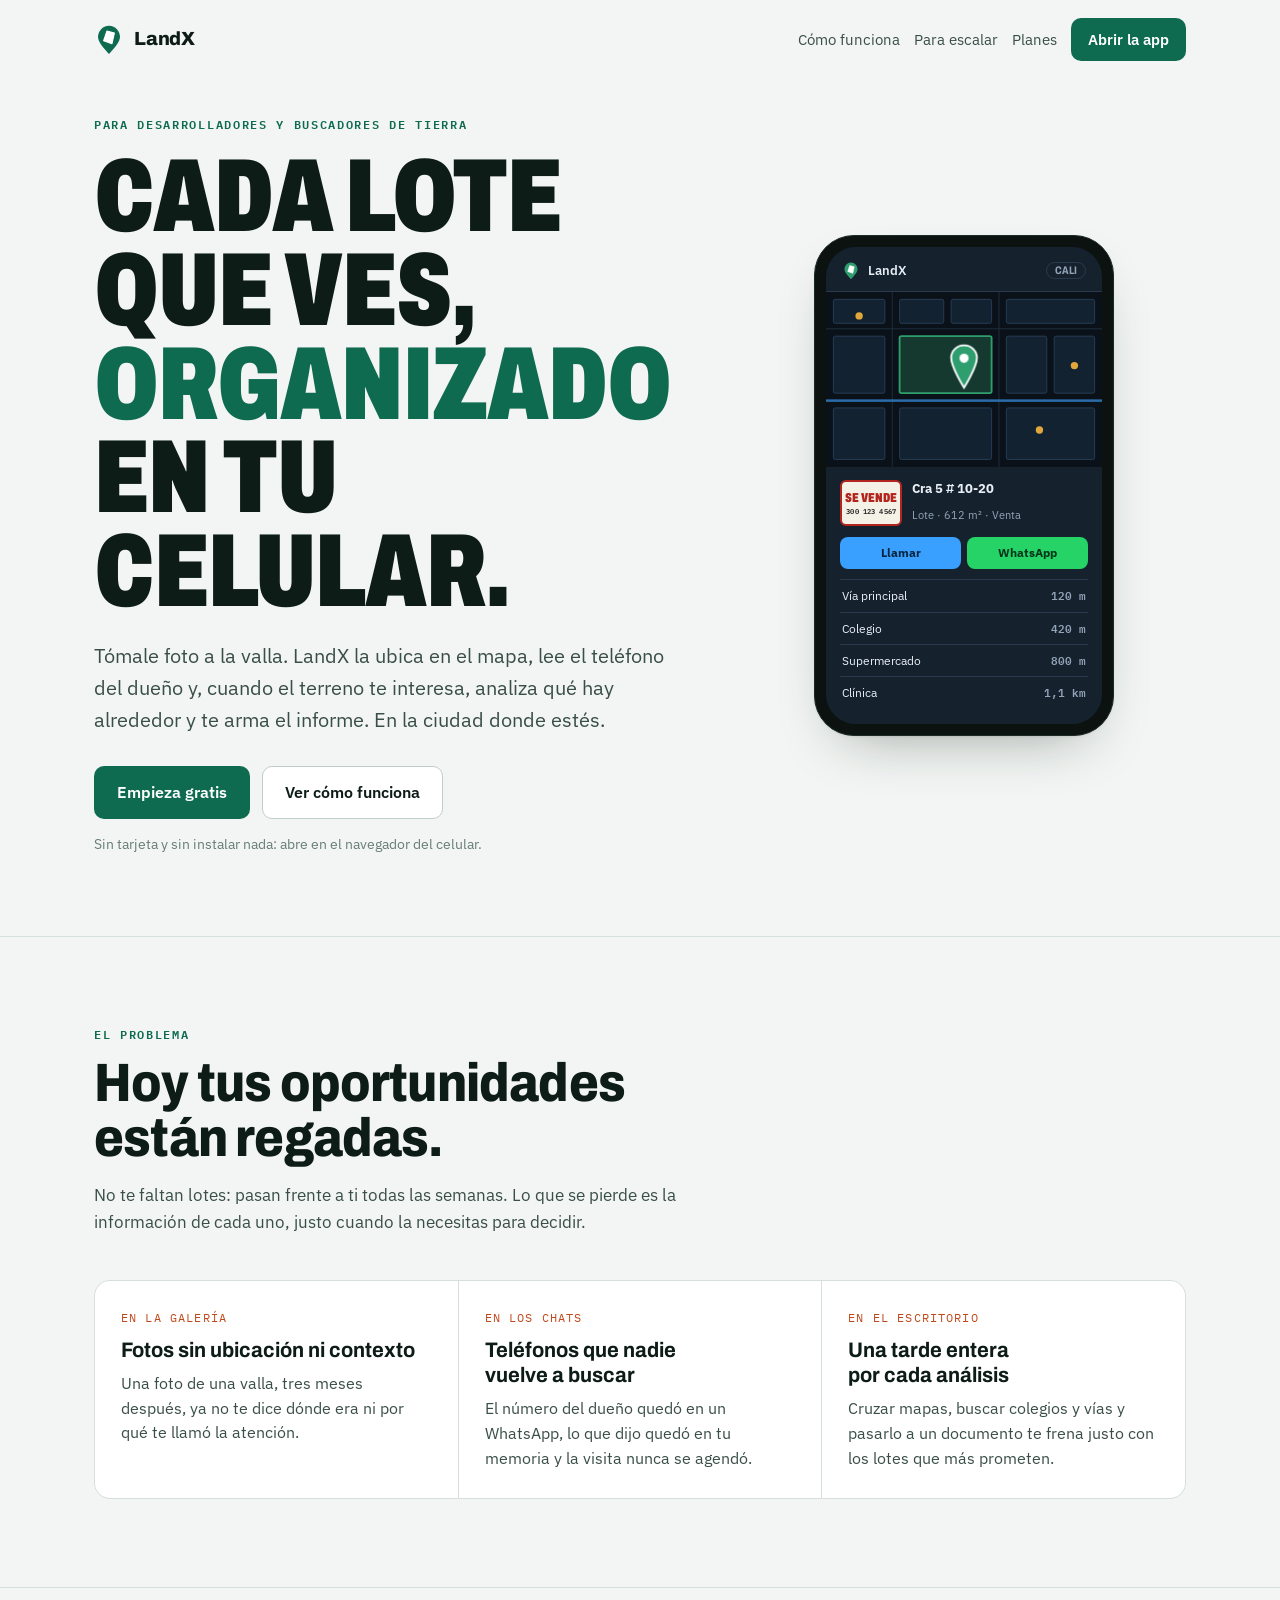
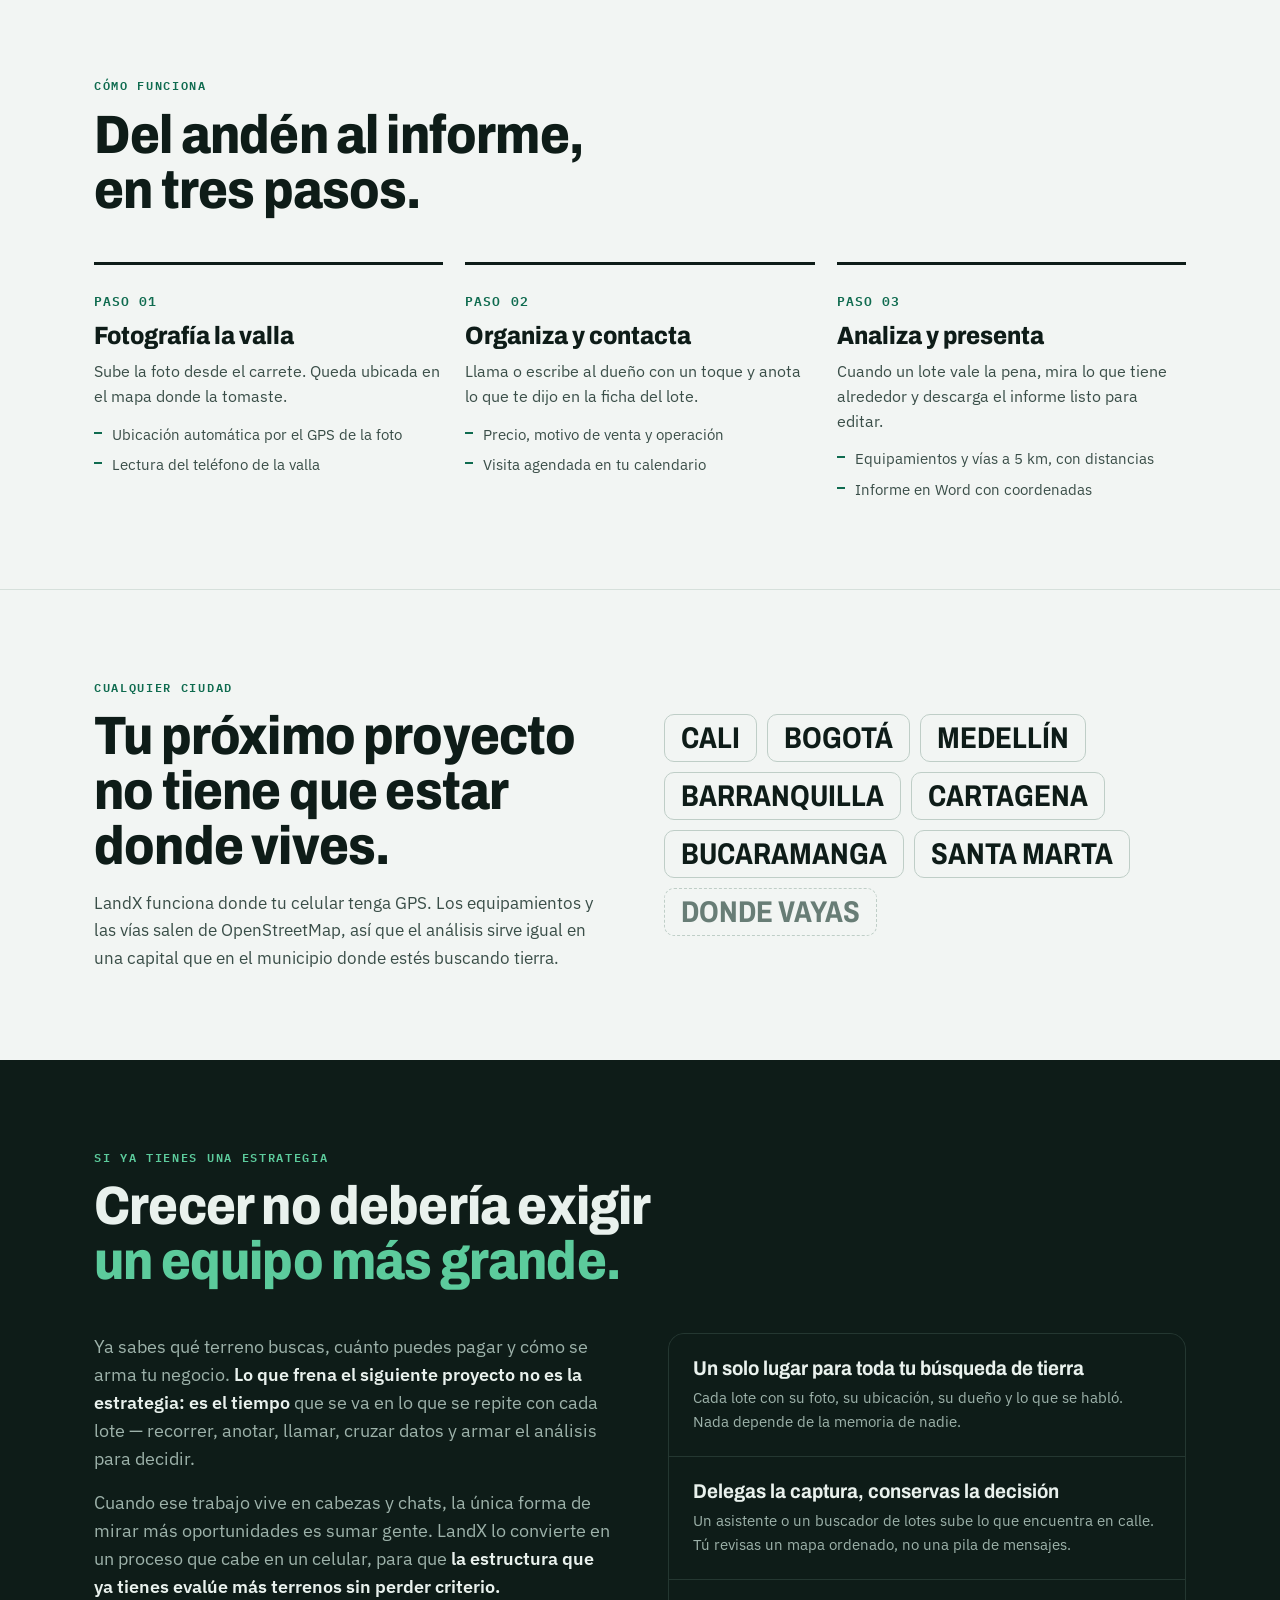
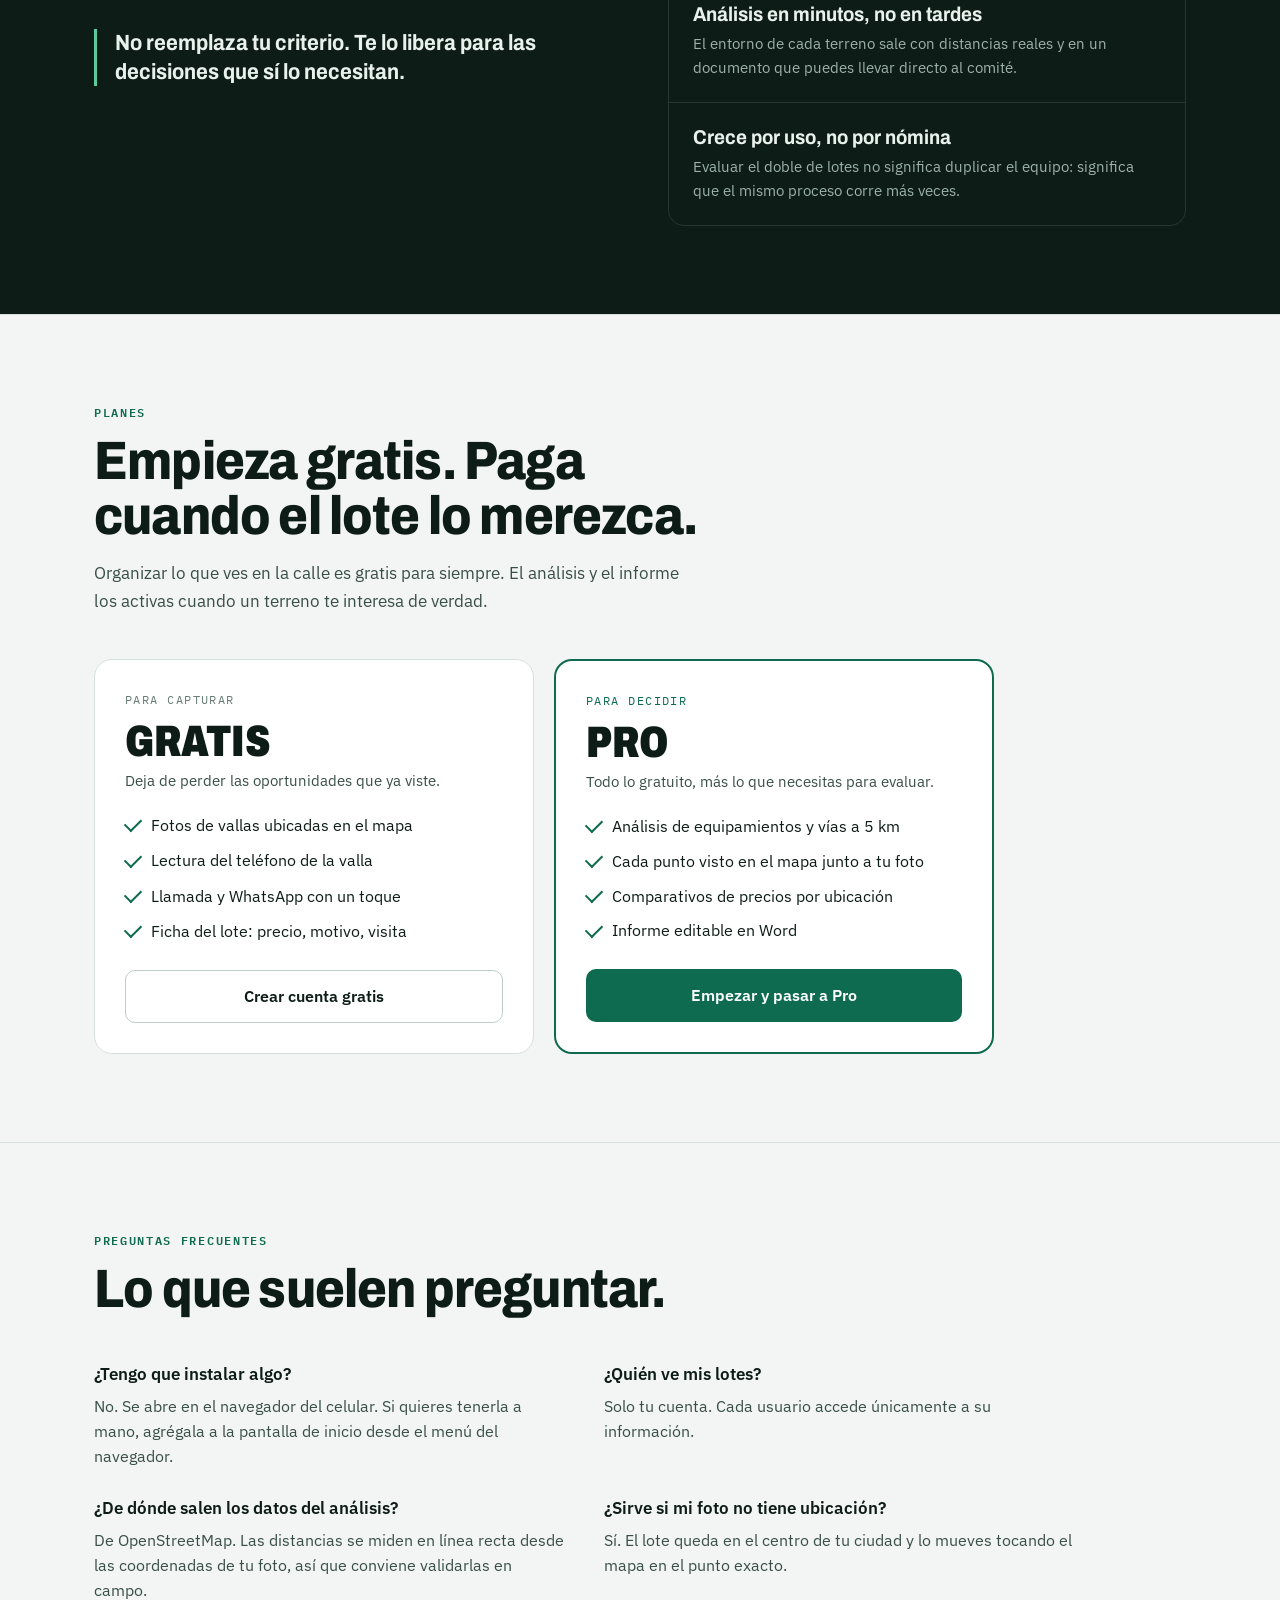
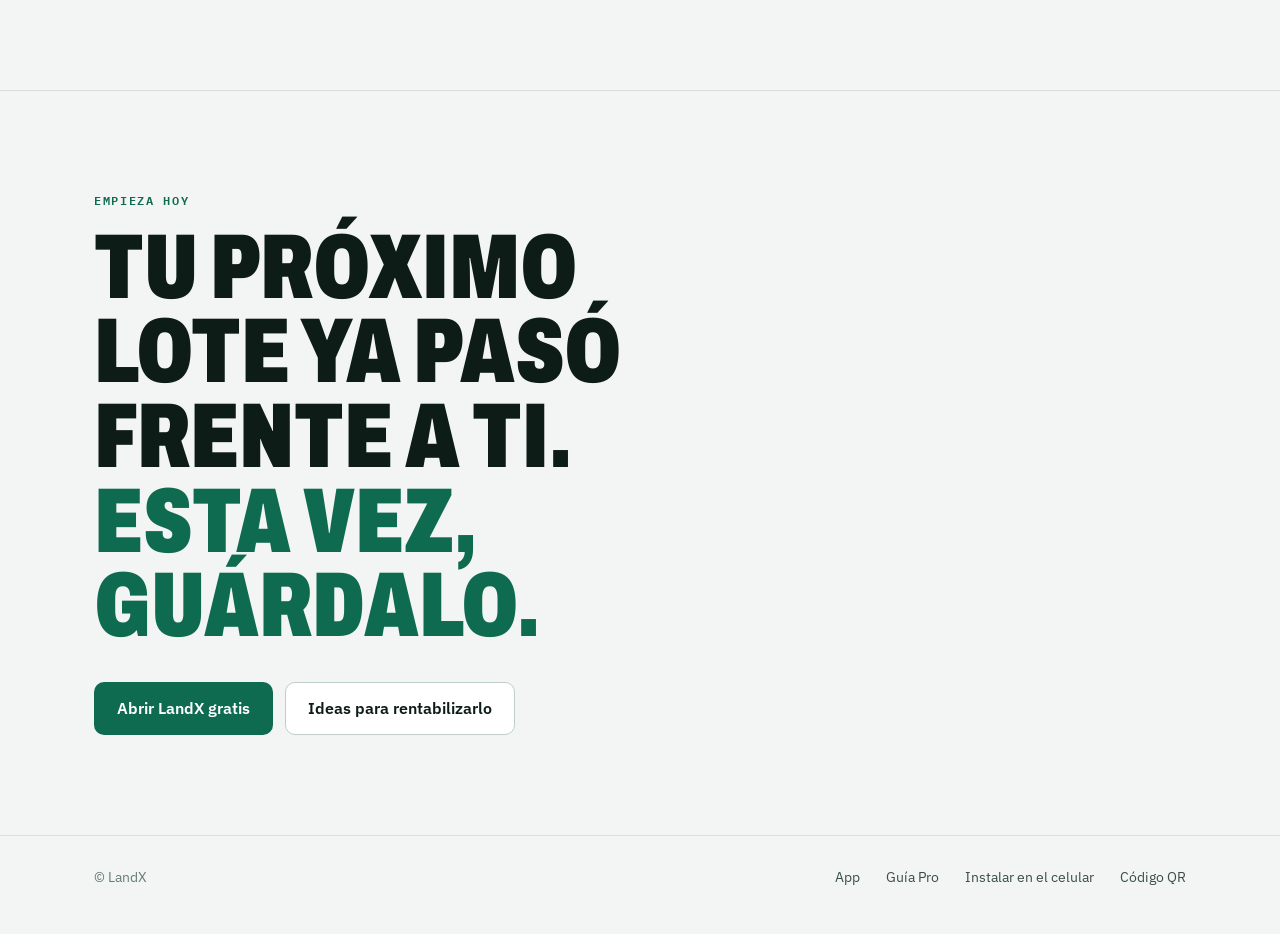
==== commit 154be94d: "Nuevo link de pago, video de instalacion en iPhone e icono para pantalla de inicio - payUrl apunta a" ====
--- a/index.html
+++ b/index.html
@@ -5,7 +5,8 @@
 <meta name="viewport" content="width=device-width, initial-scale=1">
 <title>LandX para desarrolladores</title>
 <link rel="icon" type="image/svg+xml" href="logo.svg">
-<link rel="apple-touch-icon" href="logo.svg">
+<link rel="apple-touch-icon" href="logo-180.png">
+<meta name="apple-mobile-web-app-title" content="LandX">
 <meta name="description" content="Organiza en tu celular cada lote que ves y analiza su entorno en minutos, en cualquier ciudad.">
 <link rel="preconnect" href="https://fonts.googleapis.com">
 <link rel="preconnect" href="https://fonts.gstatic.com" crossorigin>
@@ -444,6 +445,7 @@
     <span class="sp"></span>
     <a href="./app/">App</a>
     <a href="./bienvenido.html">Guía Pro</a>
+    <a href="./instalar.html">Instalar en el celular</a>
     <a href="./qr.html">Código QR</a>
   </div>
 </footer>
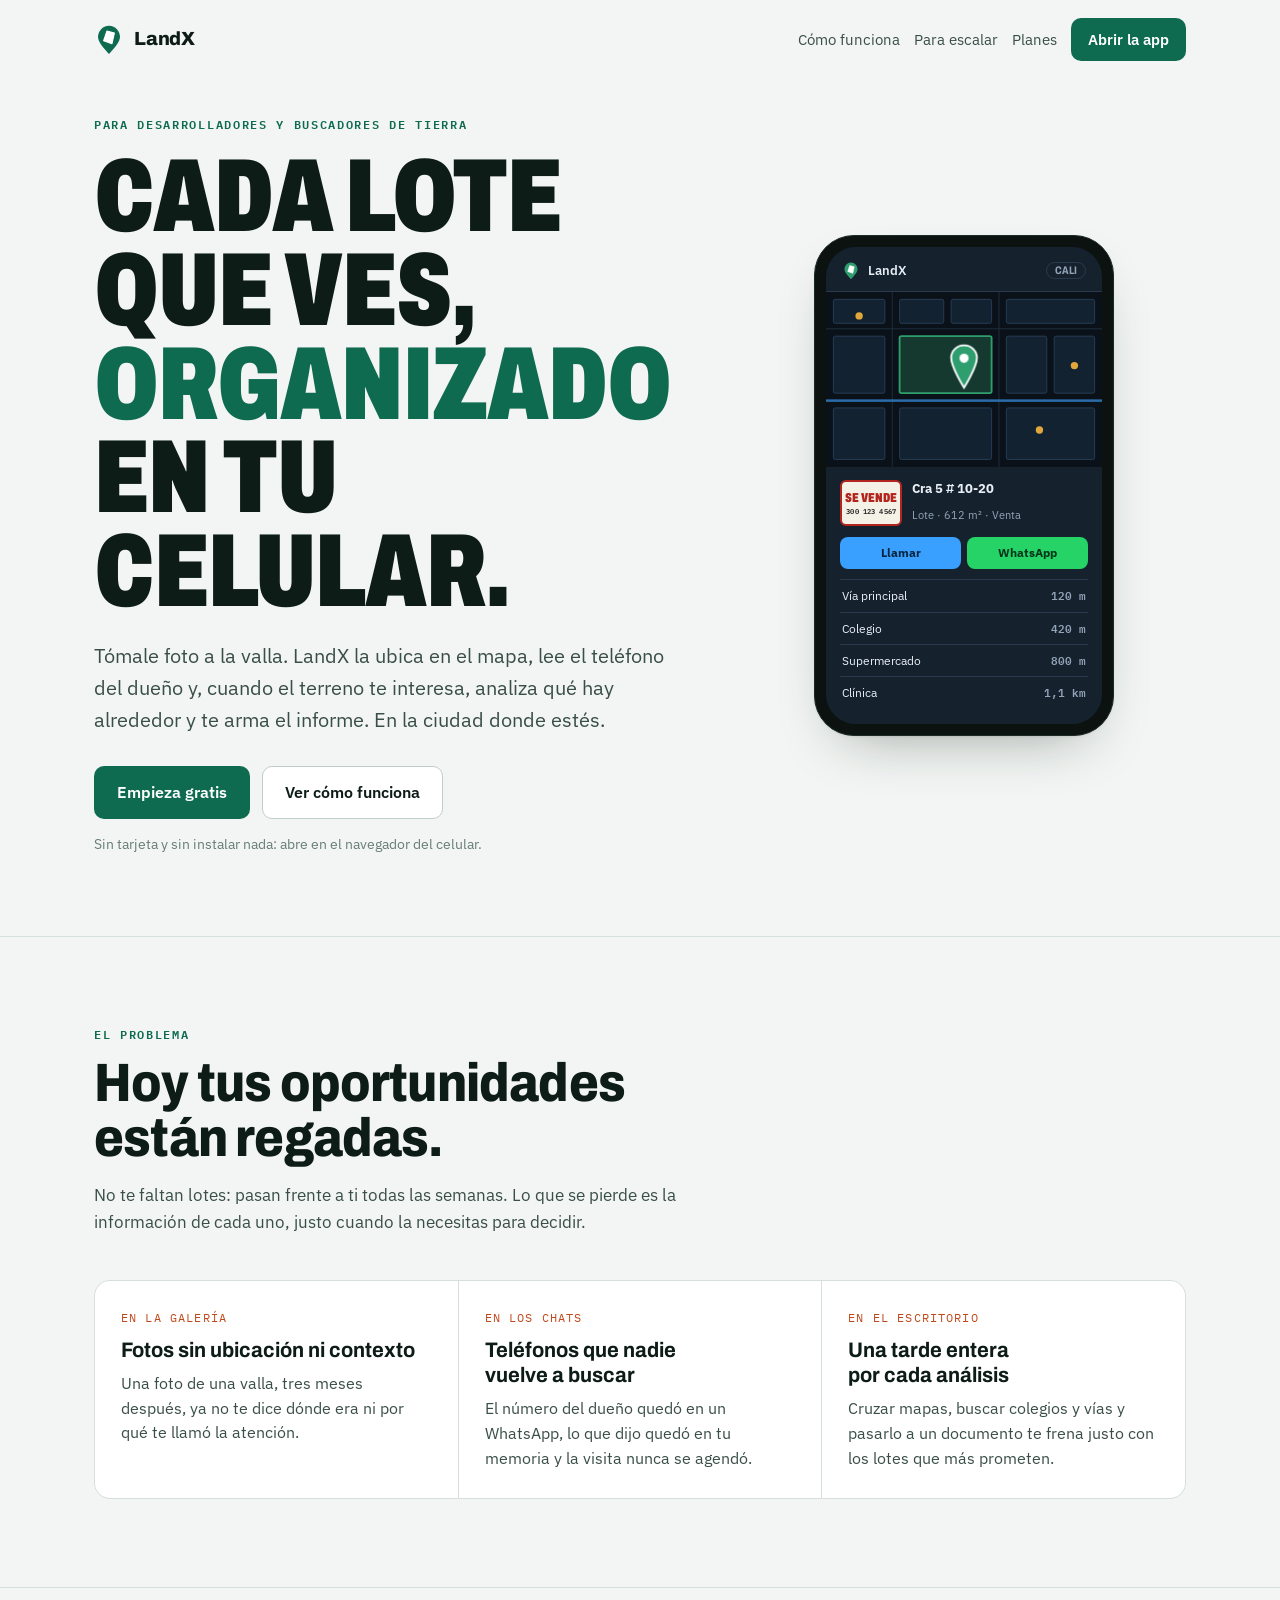
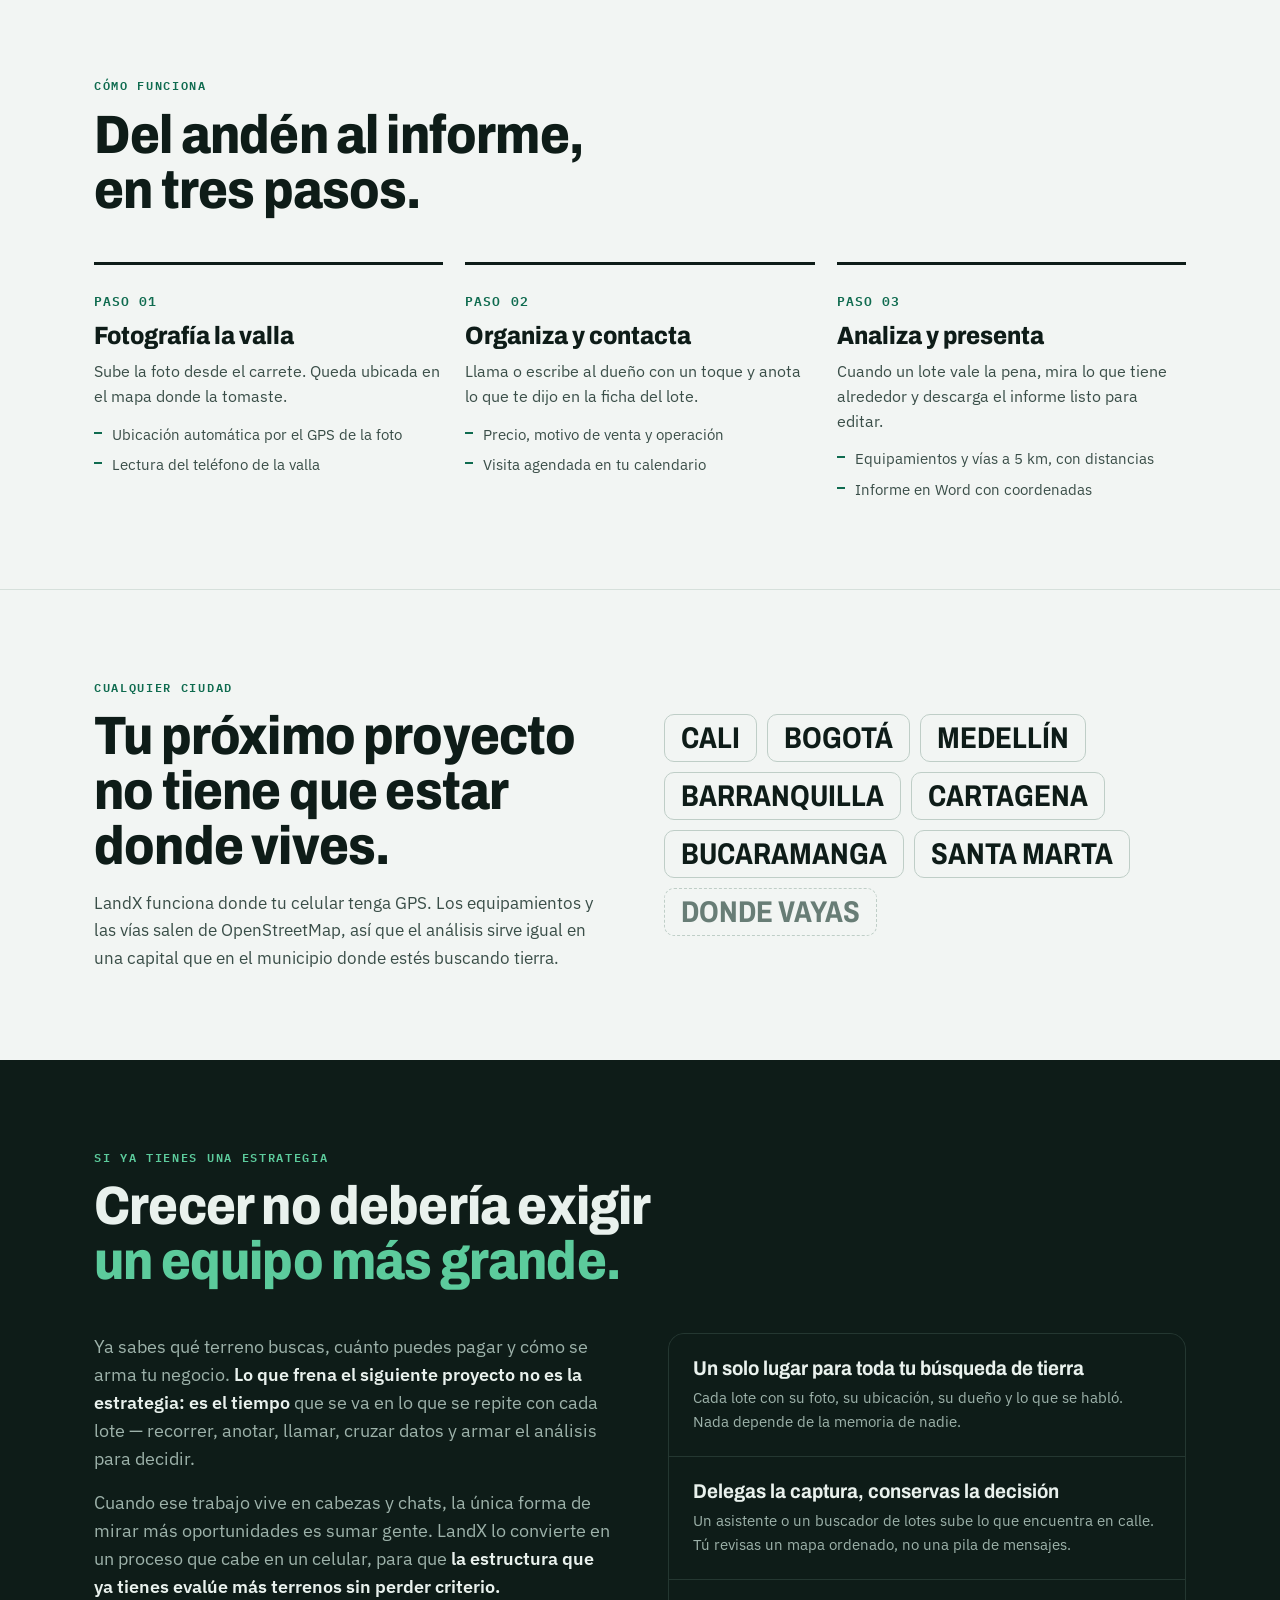
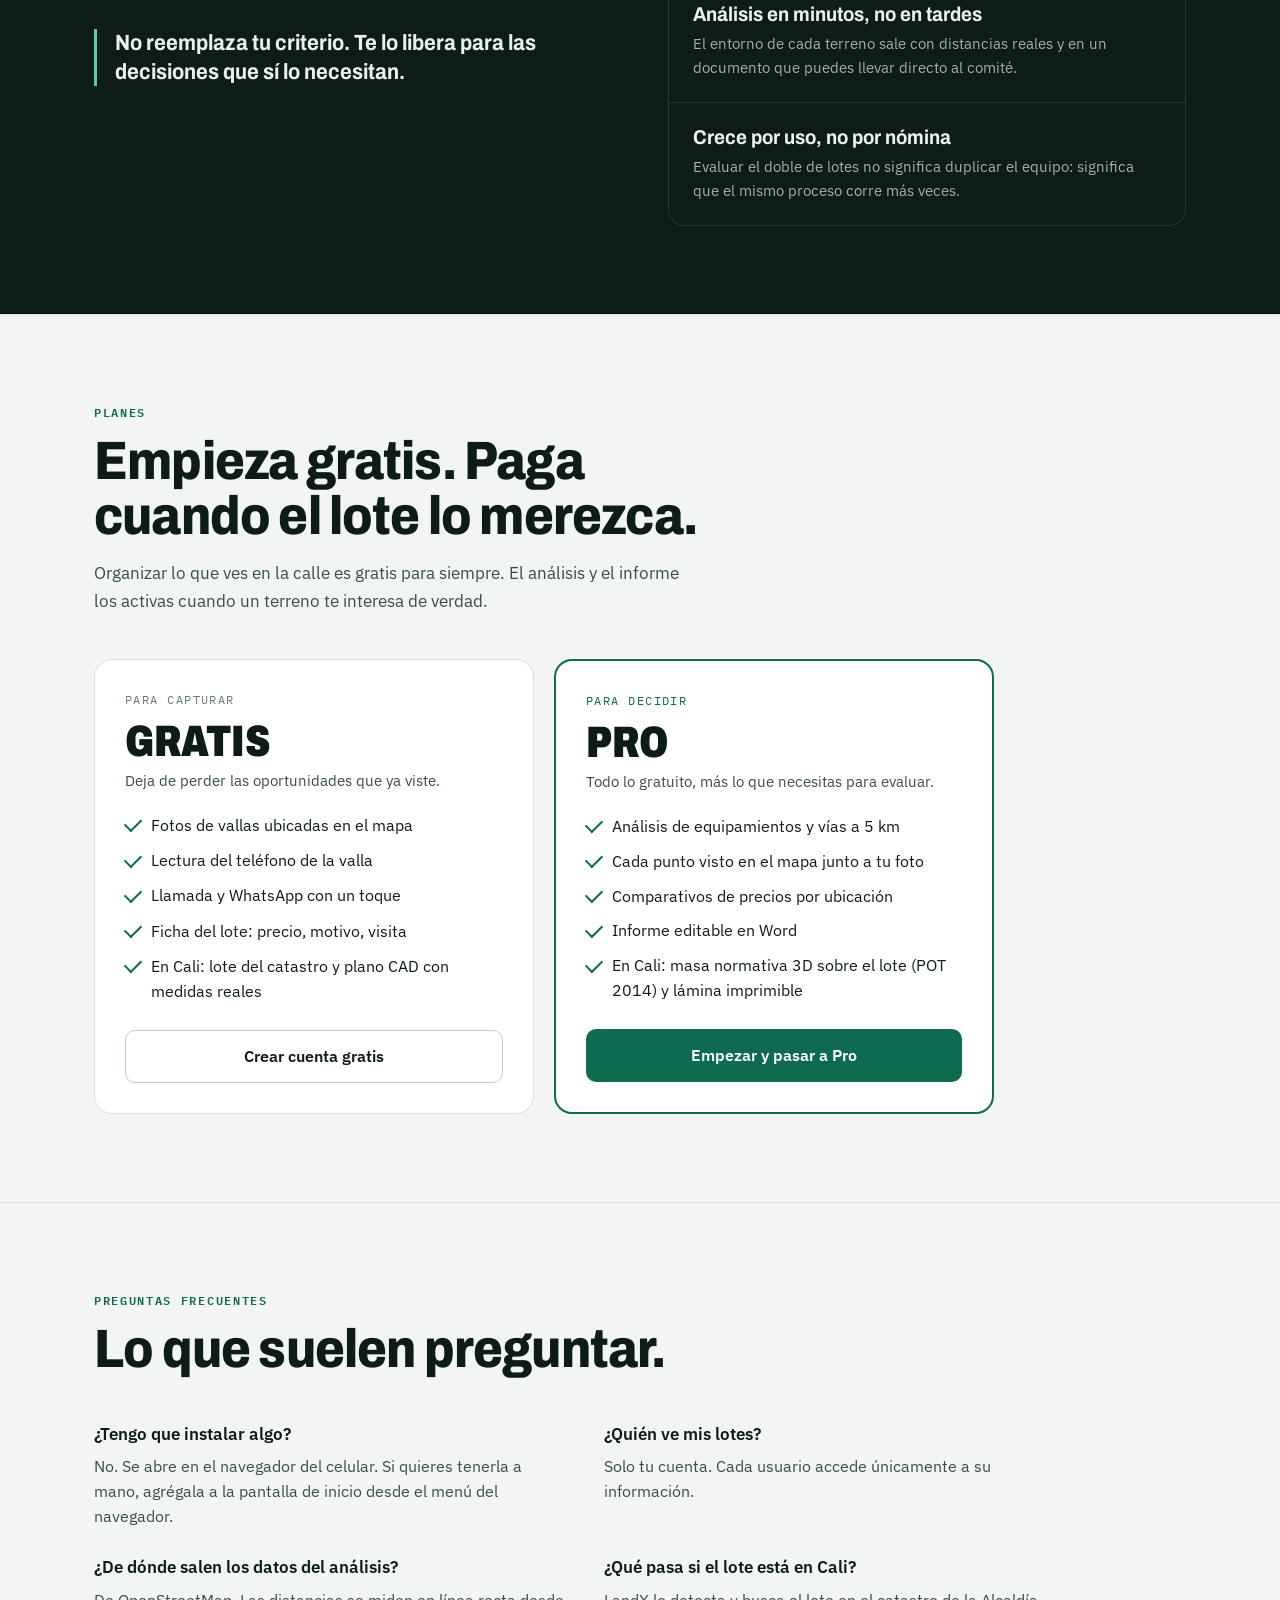
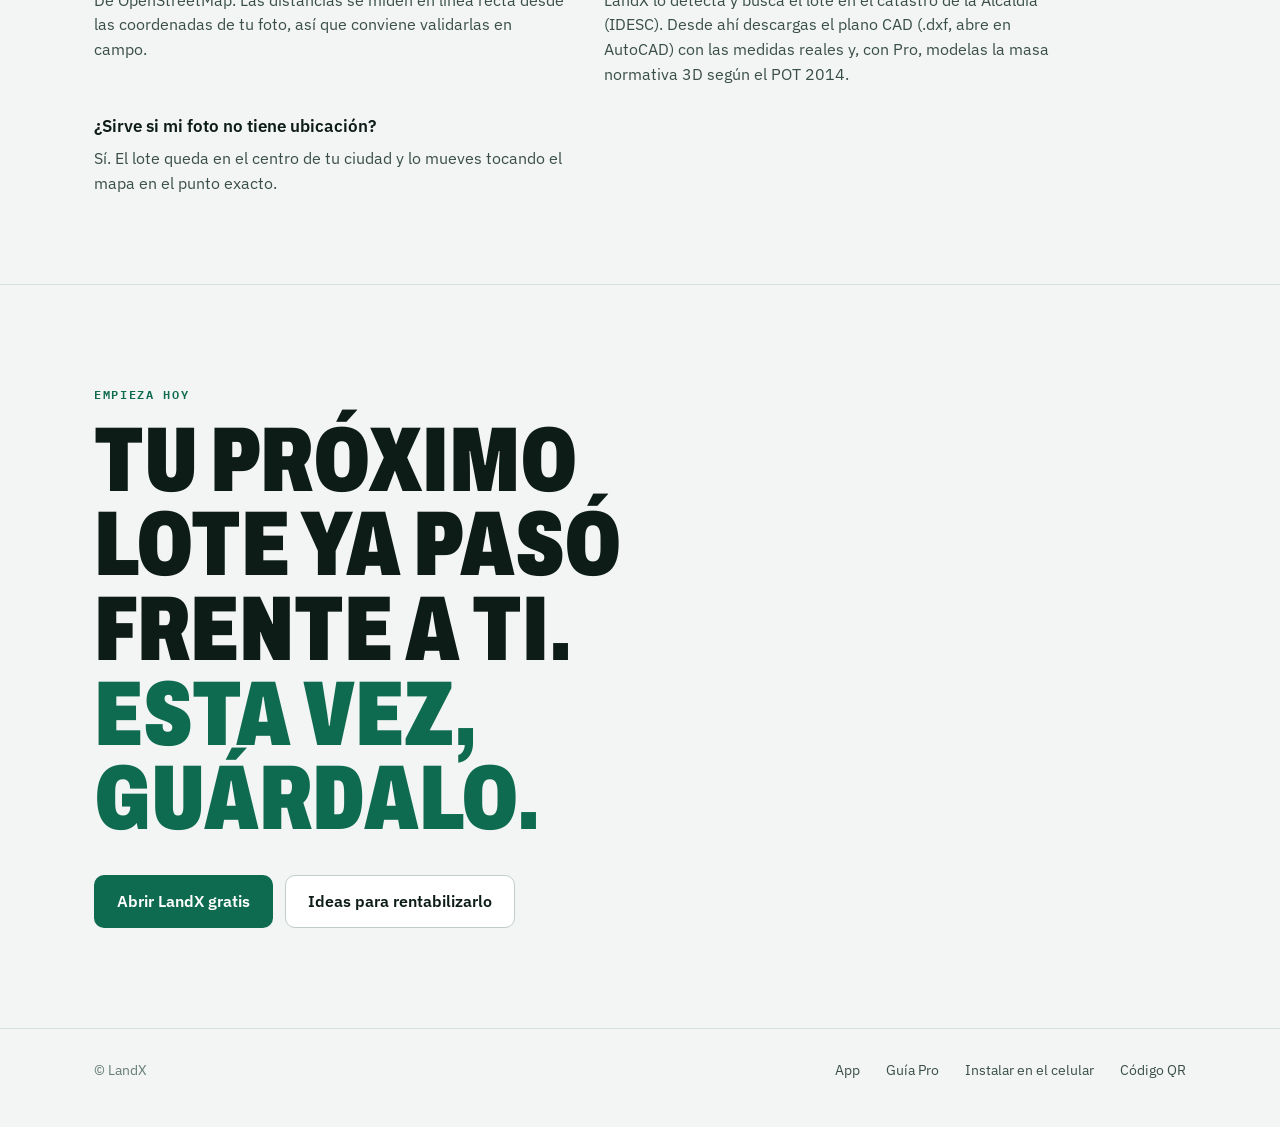
==== commit 7535cbe0: "Cali: lote del catastro, plano CAD (DXF) y masa normativa 3D (Pro) Cuando la foto cae en Cali, el de" ====
--- a/index.html
+++ b/index.html
@@ -395,6 +395,7 @@
           <li>Lectura del teléfono de la valla</li>
           <li>Llamada y WhatsApp con un toque</li>
           <li>Ficha del lote: precio, motivo, visita</li>
+          <li>En Cali: lote del catastro y plano CAD con medidas reales</li>
         </ul>
         <a class="btn" href="./app/">Crear cuenta gratis</a>
       </div>
@@ -407,6 +408,7 @@
           <li>Cada punto visto en el mapa junto a tu foto</li>
           <li>Comparativos de precios por ubicación</li>
           <li>Informe editable en Word</li>
+          <li>En Cali: masa normativa 3D sobre el lote (POT 2014) y lámina imprimible</li>
         </ul>
         <a class="btn primary" href="./app/">Empezar y pasar a Pro</a>
       </div>
@@ -421,6 +423,7 @@
       <div><h3>¿Tengo que instalar algo?</h3><p>No. Se abre en el navegador del celular. Si quieres tenerla a mano, agrégala a la pantalla de inicio desde el menú del navegador.</p></div>
       <div><h3>¿Quién ve mis lotes?</h3><p>Solo tu cuenta. Cada usuario accede únicamente a su información.</p></div>
       <div><h3>¿De dónde salen los datos del análisis?</h3><p>De OpenStreetMap. Las distancias se miden en línea recta desde las coordenadas de tu foto, así que conviene validarlas en campo.</p></div>
+      <div><h3>¿Qué pasa si el lote está en Cali?</h3><p>LandX lo detecta y busca el lote en el catastro de la Alcaldía (IDESC). Desde ahí descargas el plano CAD (.dxf, abre en AutoCAD) con las medidas reales y, con Pro, modelas la masa normativa 3D según el POT 2014.</p></div>
       <div><h3>¿Sirve si mi foto no tiene ubicación?</h3><p>Sí. El lote queda en el centro de tu ciudad y lo mueves tocando el mapa en el punto exacto.</p></div>
     </div>
   </div>
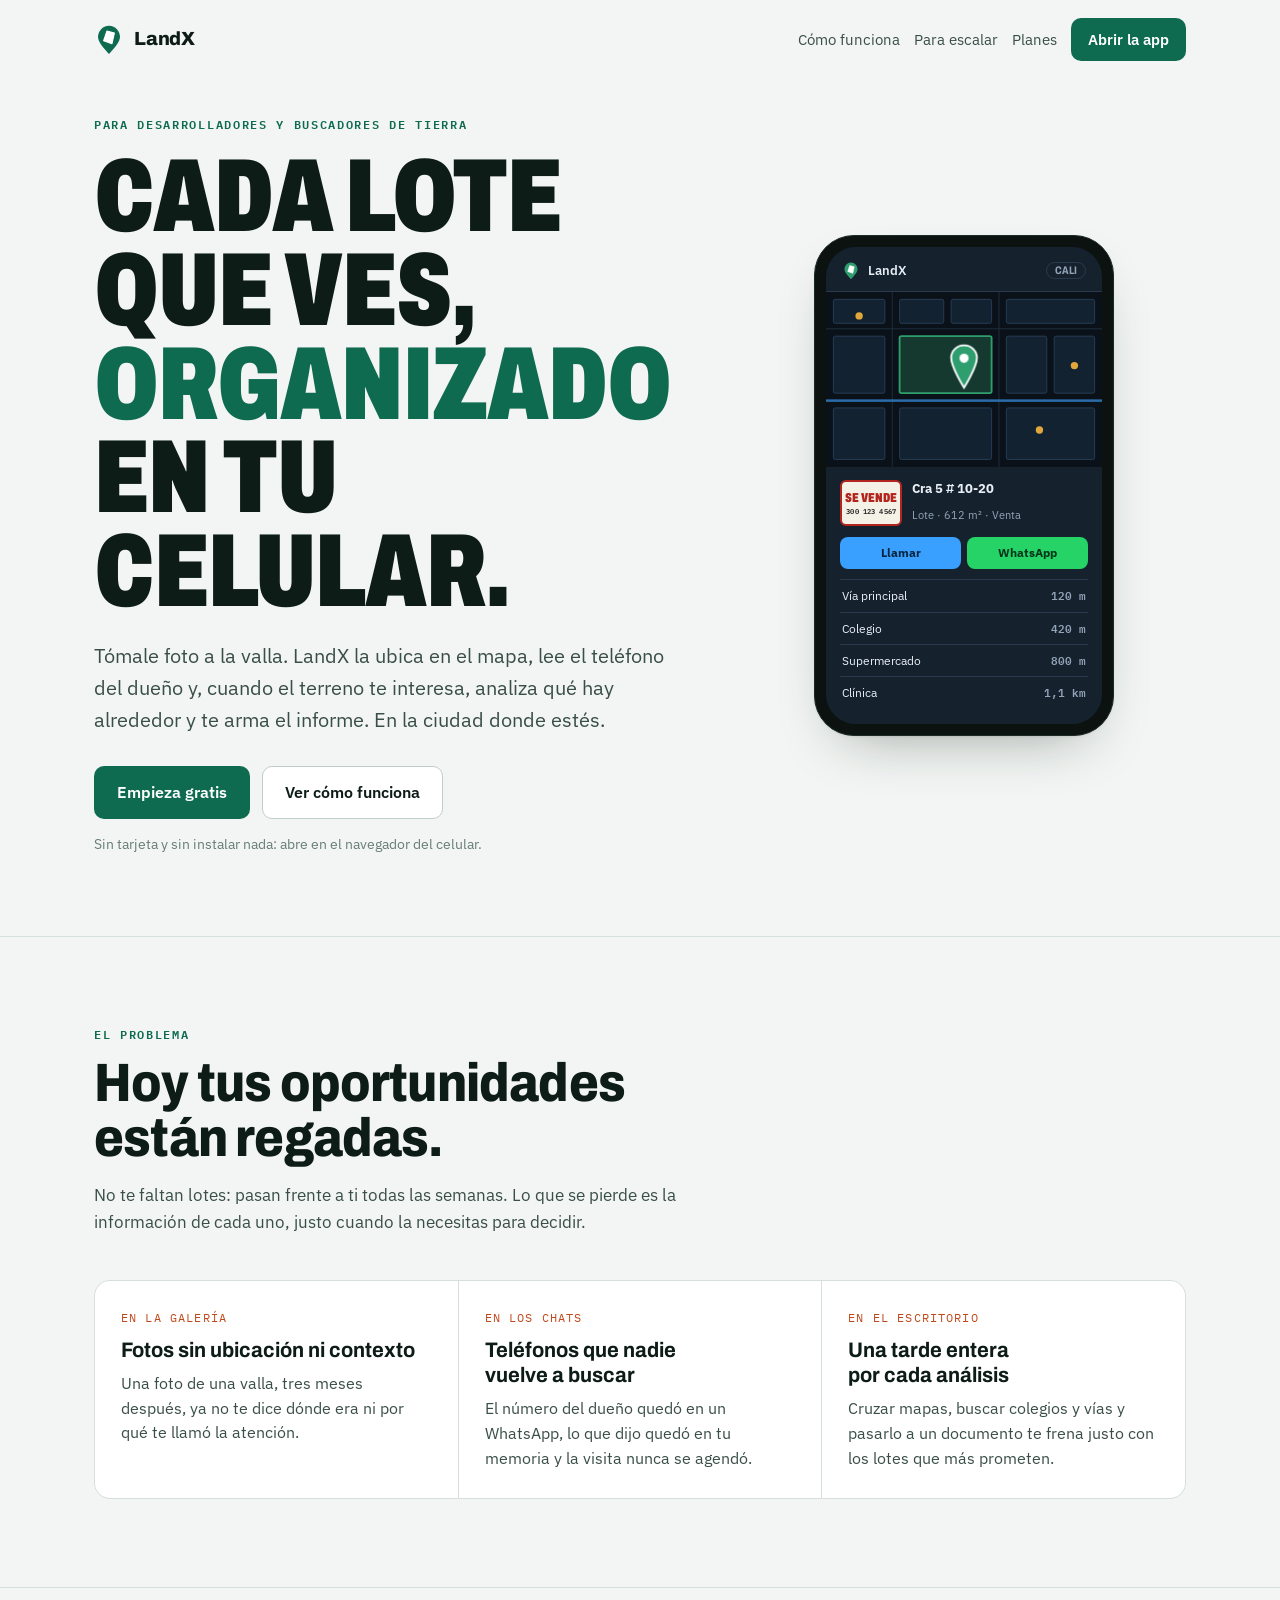
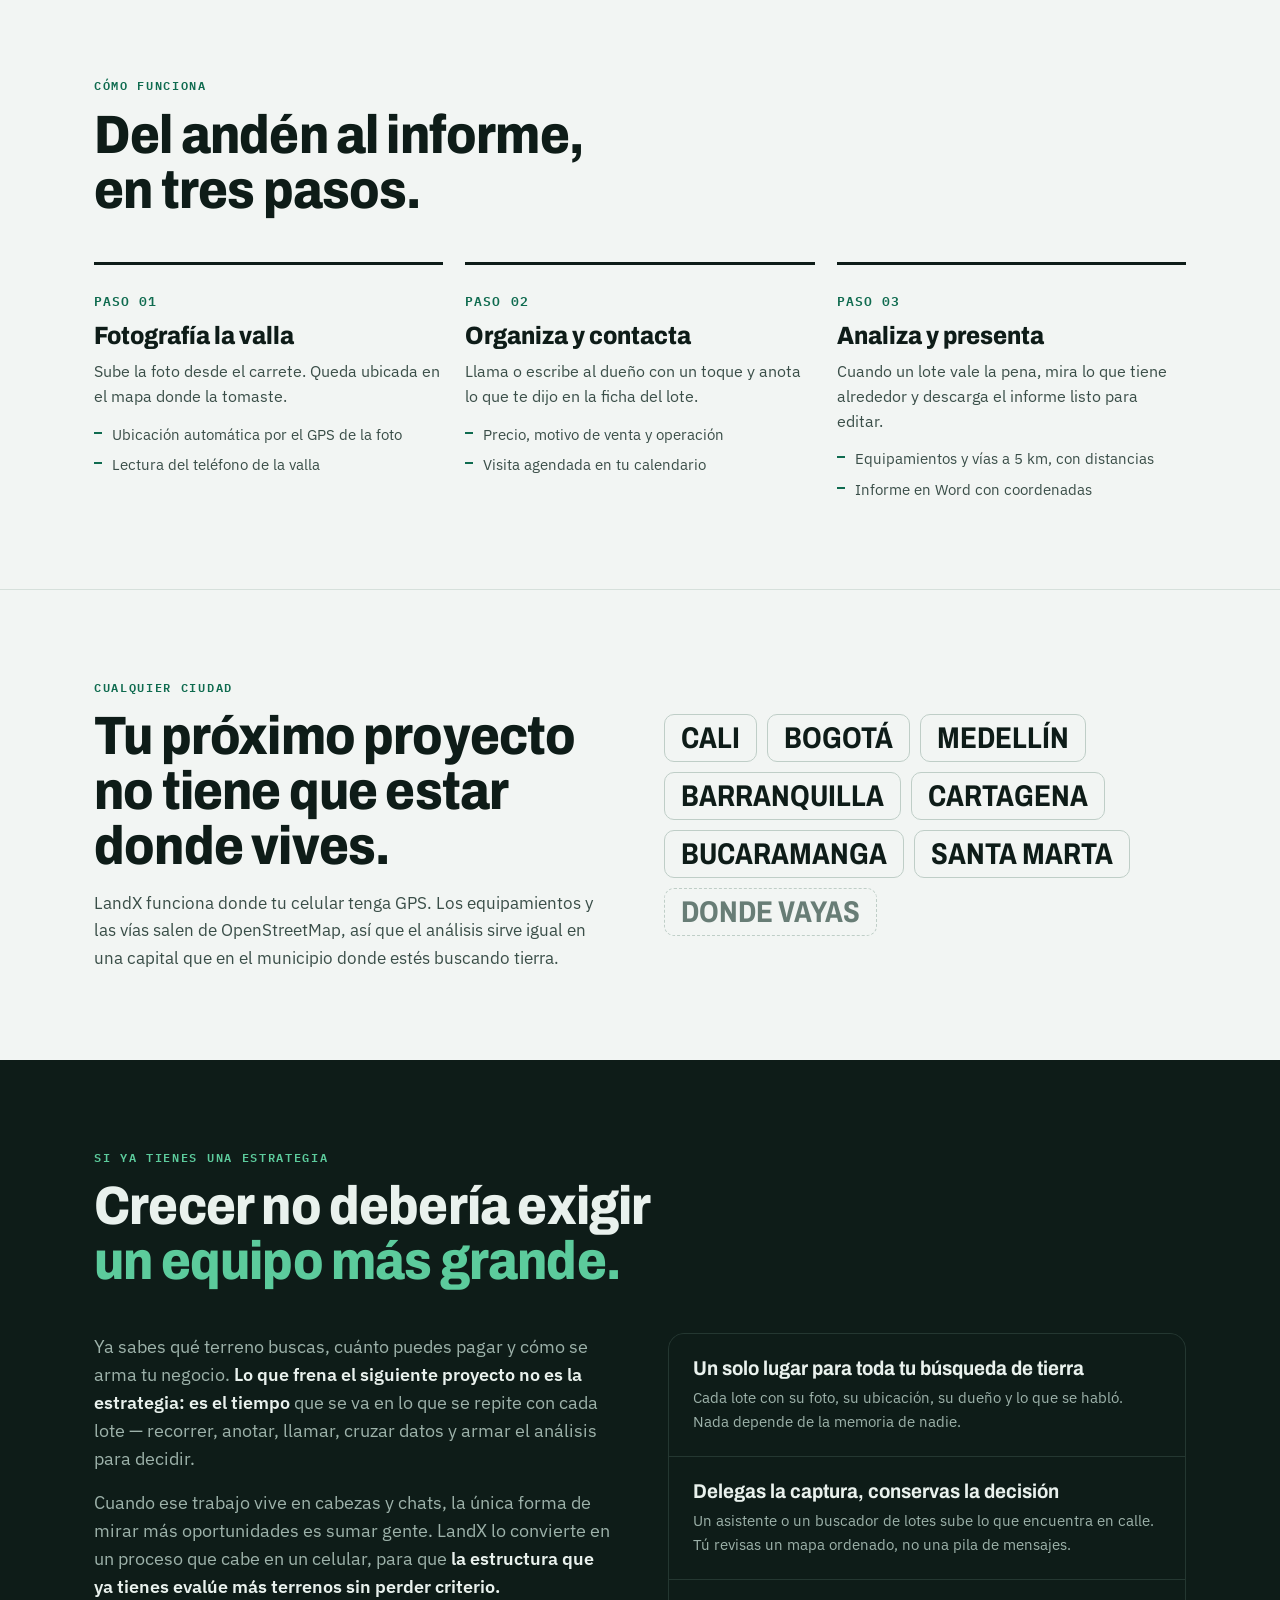
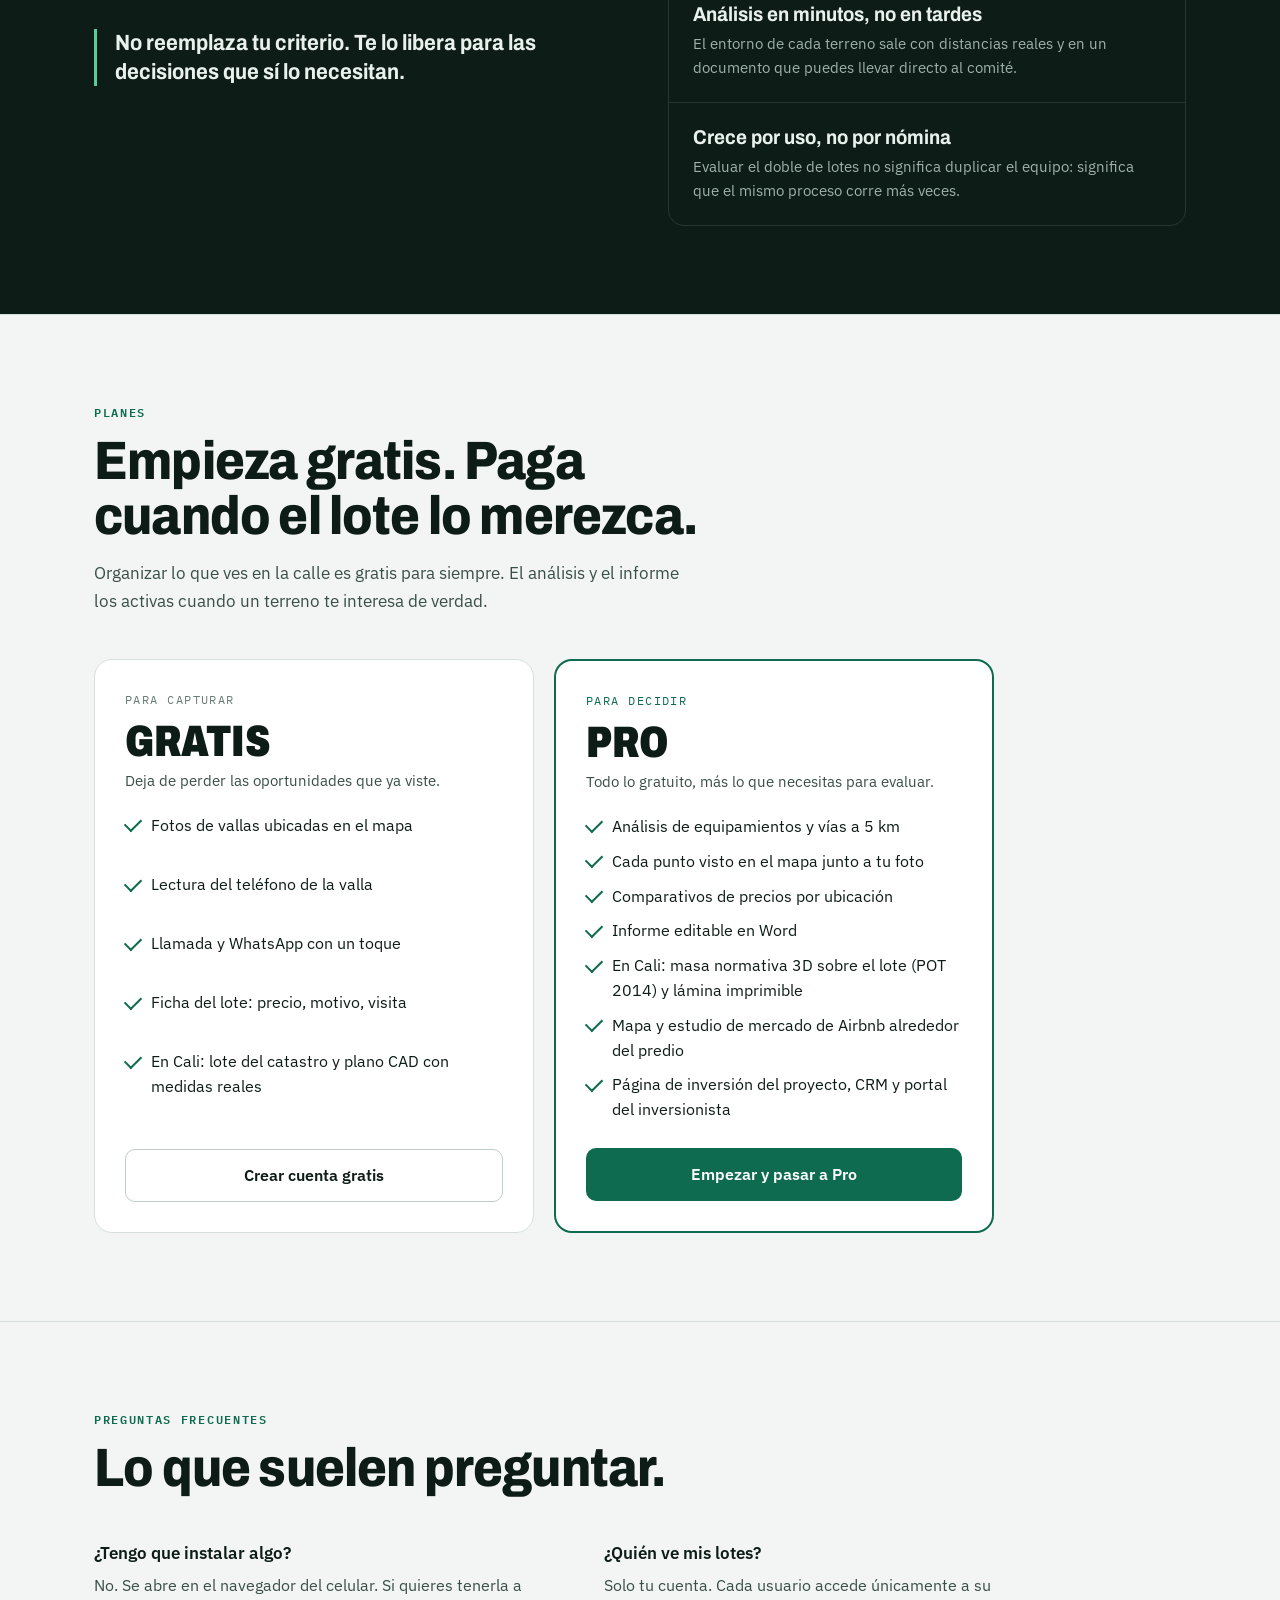
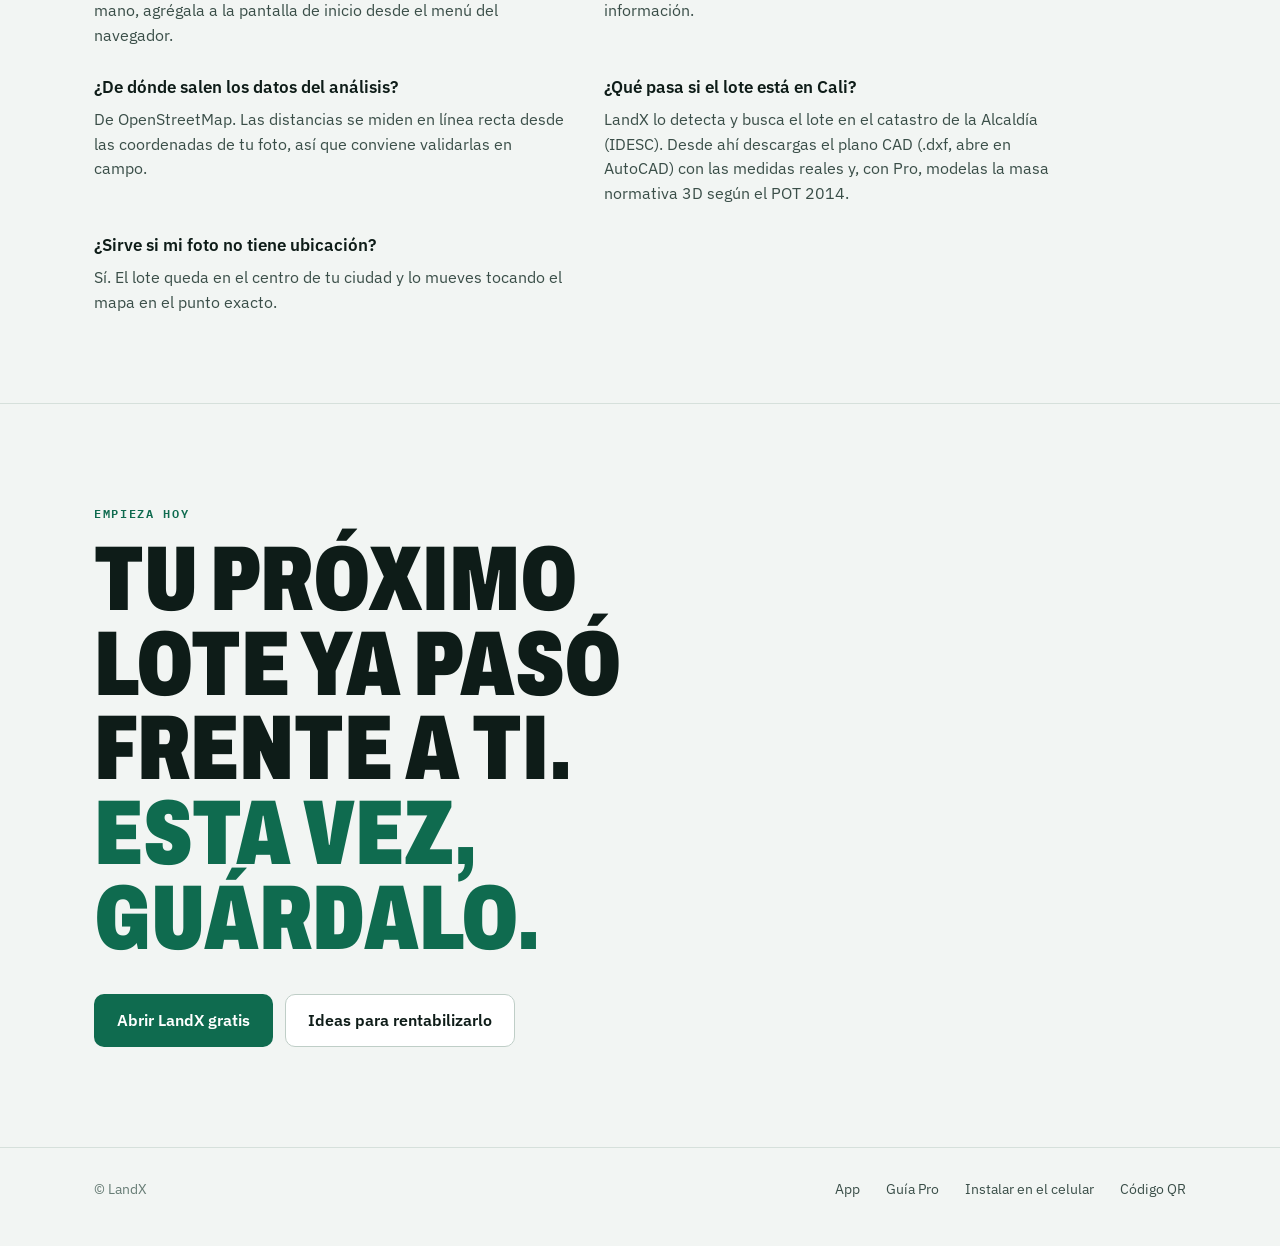
==== commit 6796d91e: "Inversion: mapa y estudio Airbnb, pagina publica del proyecto, CRM y portal del inversionista - Boto" ====
--- a/index.html
+++ b/index.html
@@ -409,6 +409,8 @@
           <li>Comparativos de precios por ubicación</li>
           <li>Informe editable en Word</li>
           <li>En Cali: masa normativa 3D sobre el lote (POT 2014) y lámina imprimible</li>
+          <li>Mapa y estudio de mercado de Airbnb alrededor del predio</li>
+          <li>Página de inversión del proyecto, CRM y portal del inversionista</li>
         </ul>
         <a class="btn primary" href="./app/">Empezar y pasar a Pro</a>
       </div>
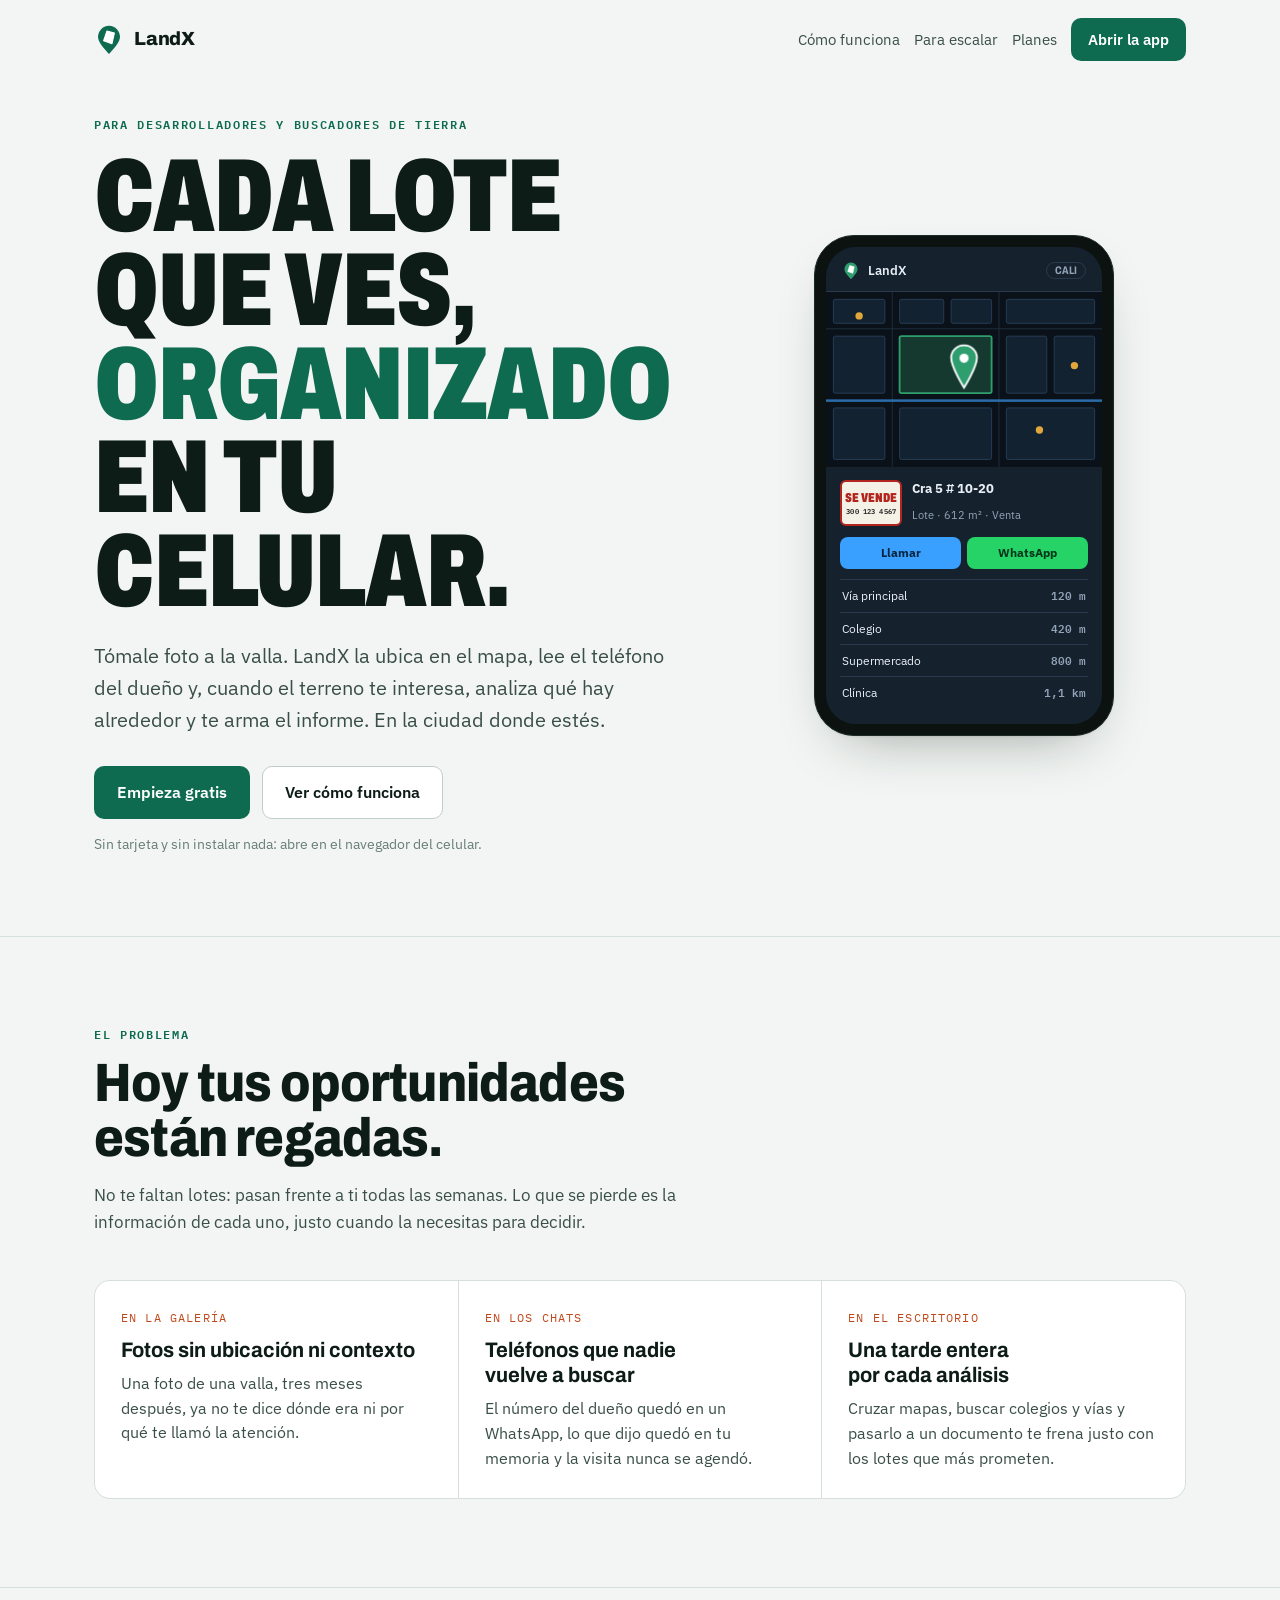
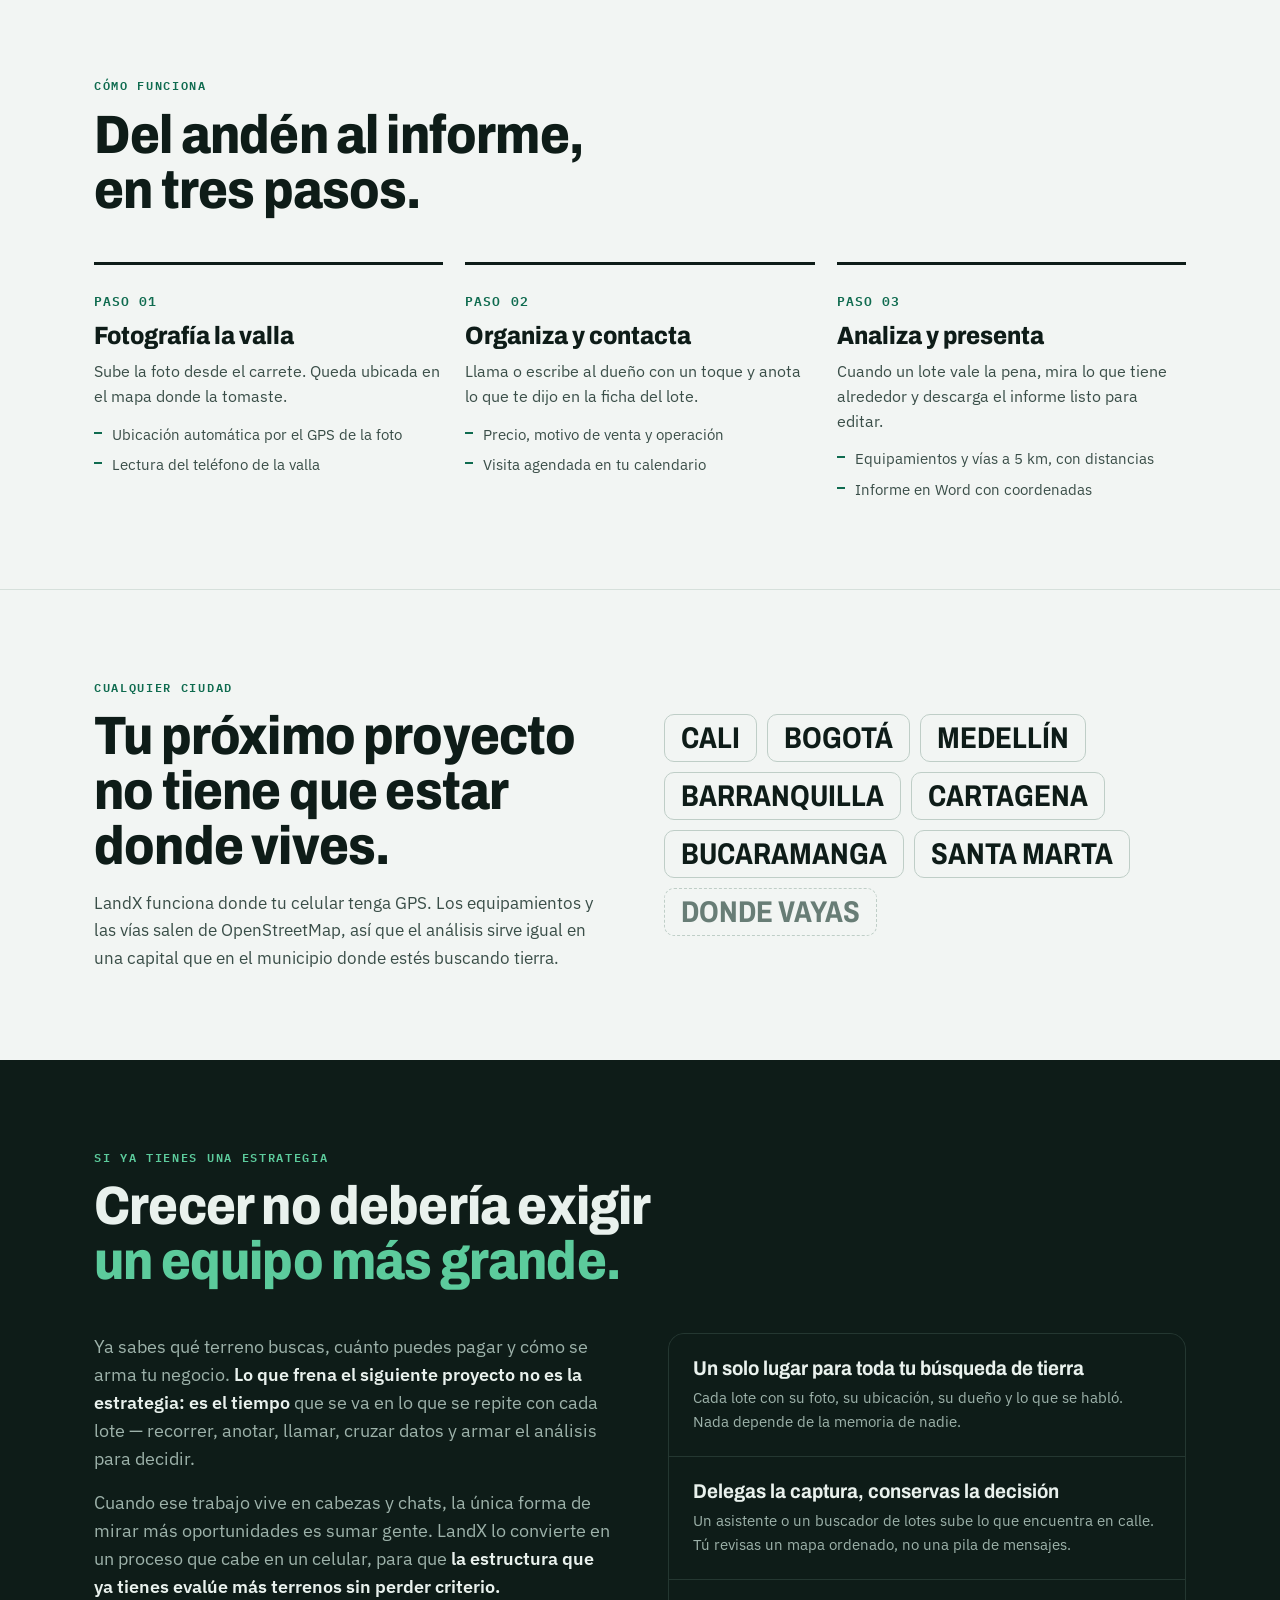
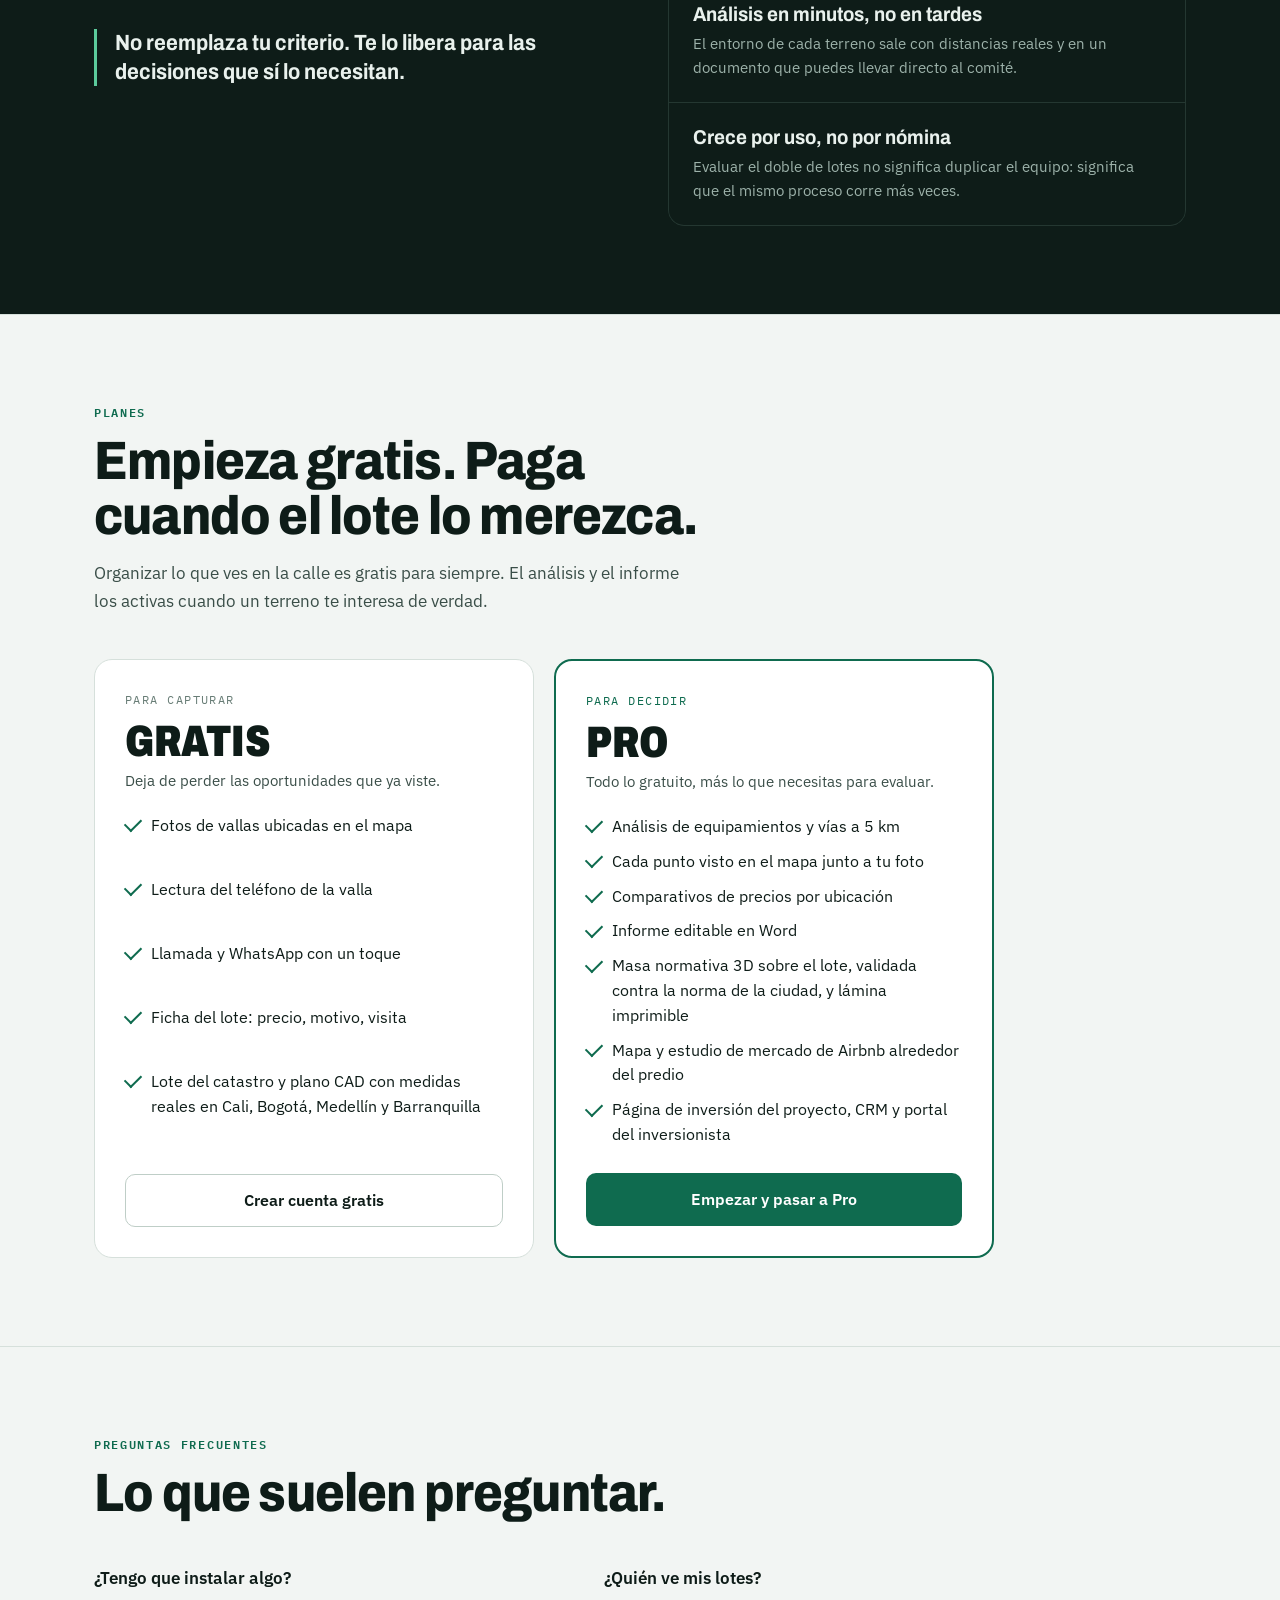
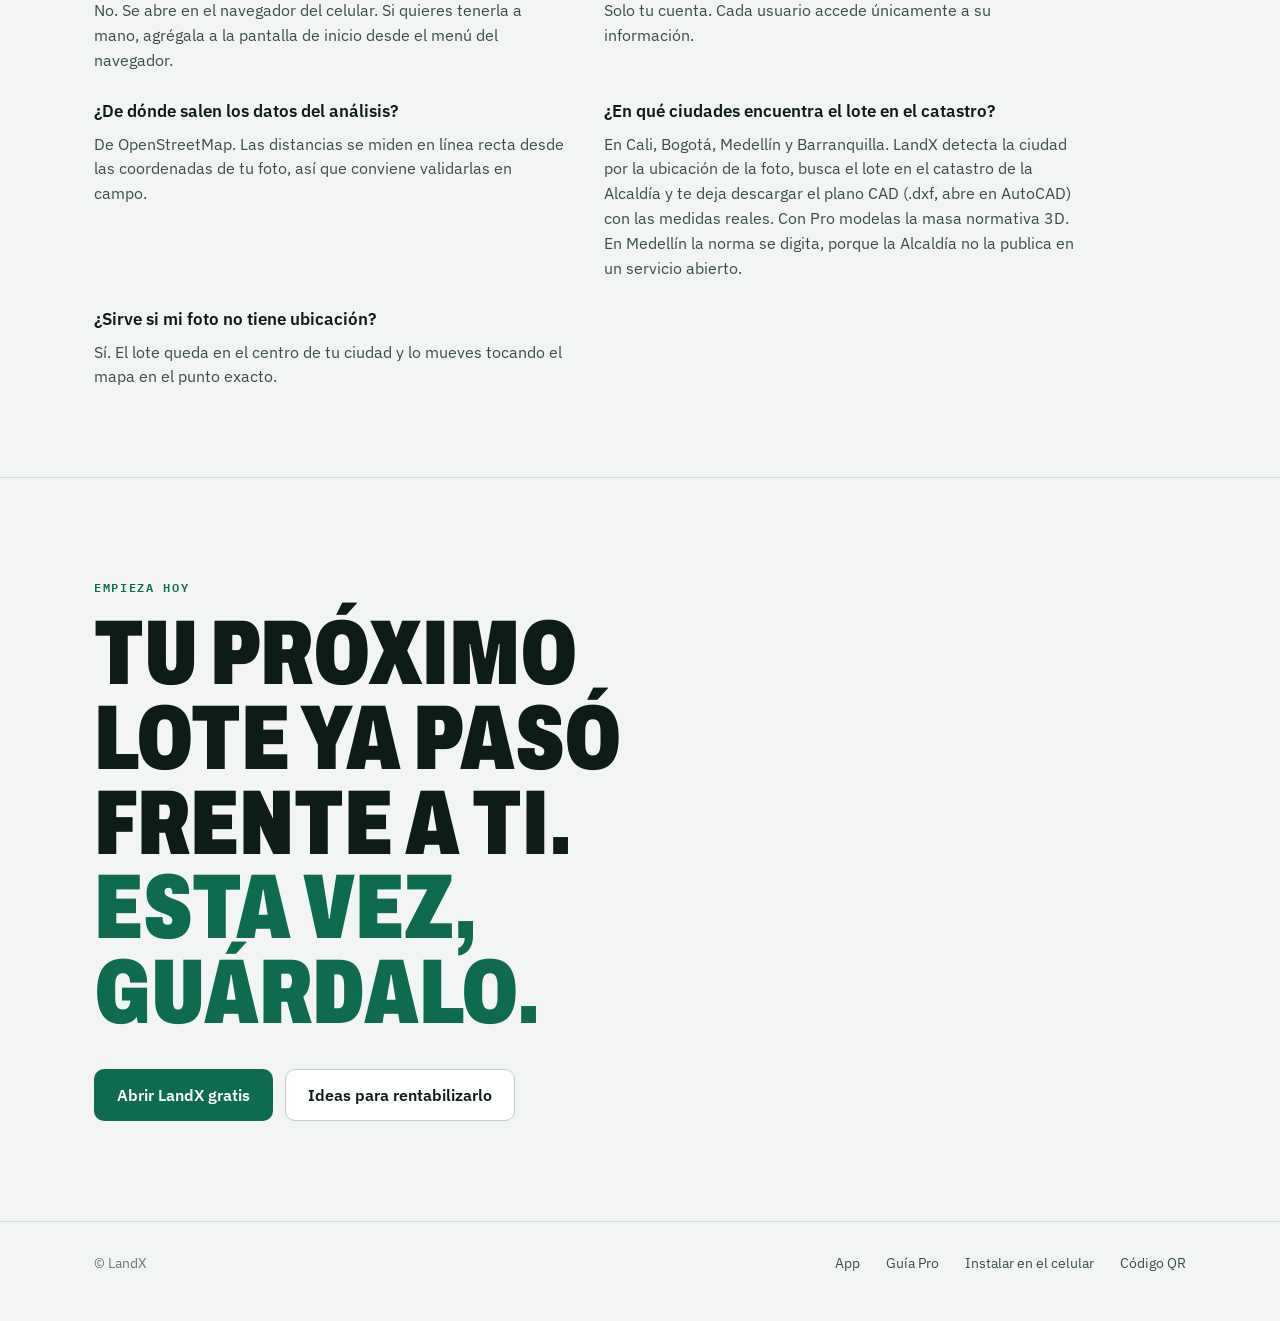
==== commit 7dd7b66b: "Catastro y masa normativa en Bogota, Medellin y Barranquilla cities.js define un adaptador por ciuda" ====
--- a/index.html
+++ b/index.html
@@ -395,7 +395,7 @@
           <li>Lectura del teléfono de la valla</li>
           <li>Llamada y WhatsApp con un toque</li>
           <li>Ficha del lote: precio, motivo, visita</li>
-          <li>En Cali: lote del catastro y plano CAD con medidas reales</li>
+          <li>Lote del catastro y plano CAD con medidas reales en Cali, Bogotá, Medellín y Barranquilla</li>
         </ul>
         <a class="btn" href="./app/">Crear cuenta gratis</a>
       </div>
@@ -408,7 +408,7 @@
           <li>Cada punto visto en el mapa junto a tu foto</li>
           <li>Comparativos de precios por ubicación</li>
           <li>Informe editable en Word</li>
-          <li>En Cali: masa normativa 3D sobre el lote (POT 2014) y lámina imprimible</li>
+          <li>Masa normativa 3D sobre el lote, validada contra la norma de la ciudad, y lámina imprimible</li>
           <li>Mapa y estudio de mercado de Airbnb alrededor del predio</li>
           <li>Página de inversión del proyecto, CRM y portal del inversionista</li>
         </ul>
@@ -425,7 +425,7 @@
       <div><h3>¿Tengo que instalar algo?</h3><p>No. Se abre en el navegador del celular. Si quieres tenerla a mano, agrégala a la pantalla de inicio desde el menú del navegador.</p></div>
       <div><h3>¿Quién ve mis lotes?</h3><p>Solo tu cuenta. Cada usuario accede únicamente a su información.</p></div>
       <div><h3>¿De dónde salen los datos del análisis?</h3><p>De OpenStreetMap. Las distancias se miden en línea recta desde las coordenadas de tu foto, así que conviene validarlas en campo.</p></div>
-      <div><h3>¿Qué pasa si el lote está en Cali?</h3><p>LandX lo detecta y busca el lote en el catastro de la Alcaldía (IDESC). Desde ahí descargas el plano CAD (.dxf, abre en AutoCAD) con las medidas reales y, con Pro, modelas la masa normativa 3D según el POT 2014.</p></div>
+      <div><h3>¿En qué ciudades encuentra el lote en el catastro?</h3><p>En Cali, Bogotá, Medellín y Barranquilla. LandX detecta la ciudad por la ubicación de la foto, busca el lote en el catastro de la Alcaldía y te deja descargar el plano CAD (.dxf, abre en AutoCAD) con las medidas reales. Con Pro modelas la masa normativa 3D. En Medellín la norma se digita, porque la Alcaldía no la publica en un servicio abierto.</p></div>
       <div><h3>¿Sirve si mi foto no tiene ubicación?</h3><p>Sí. El lote queda en el centro de tu ciudad y lo mueves tocando el mapa en el punto exacto.</p></div>
     </div>
   </div>
